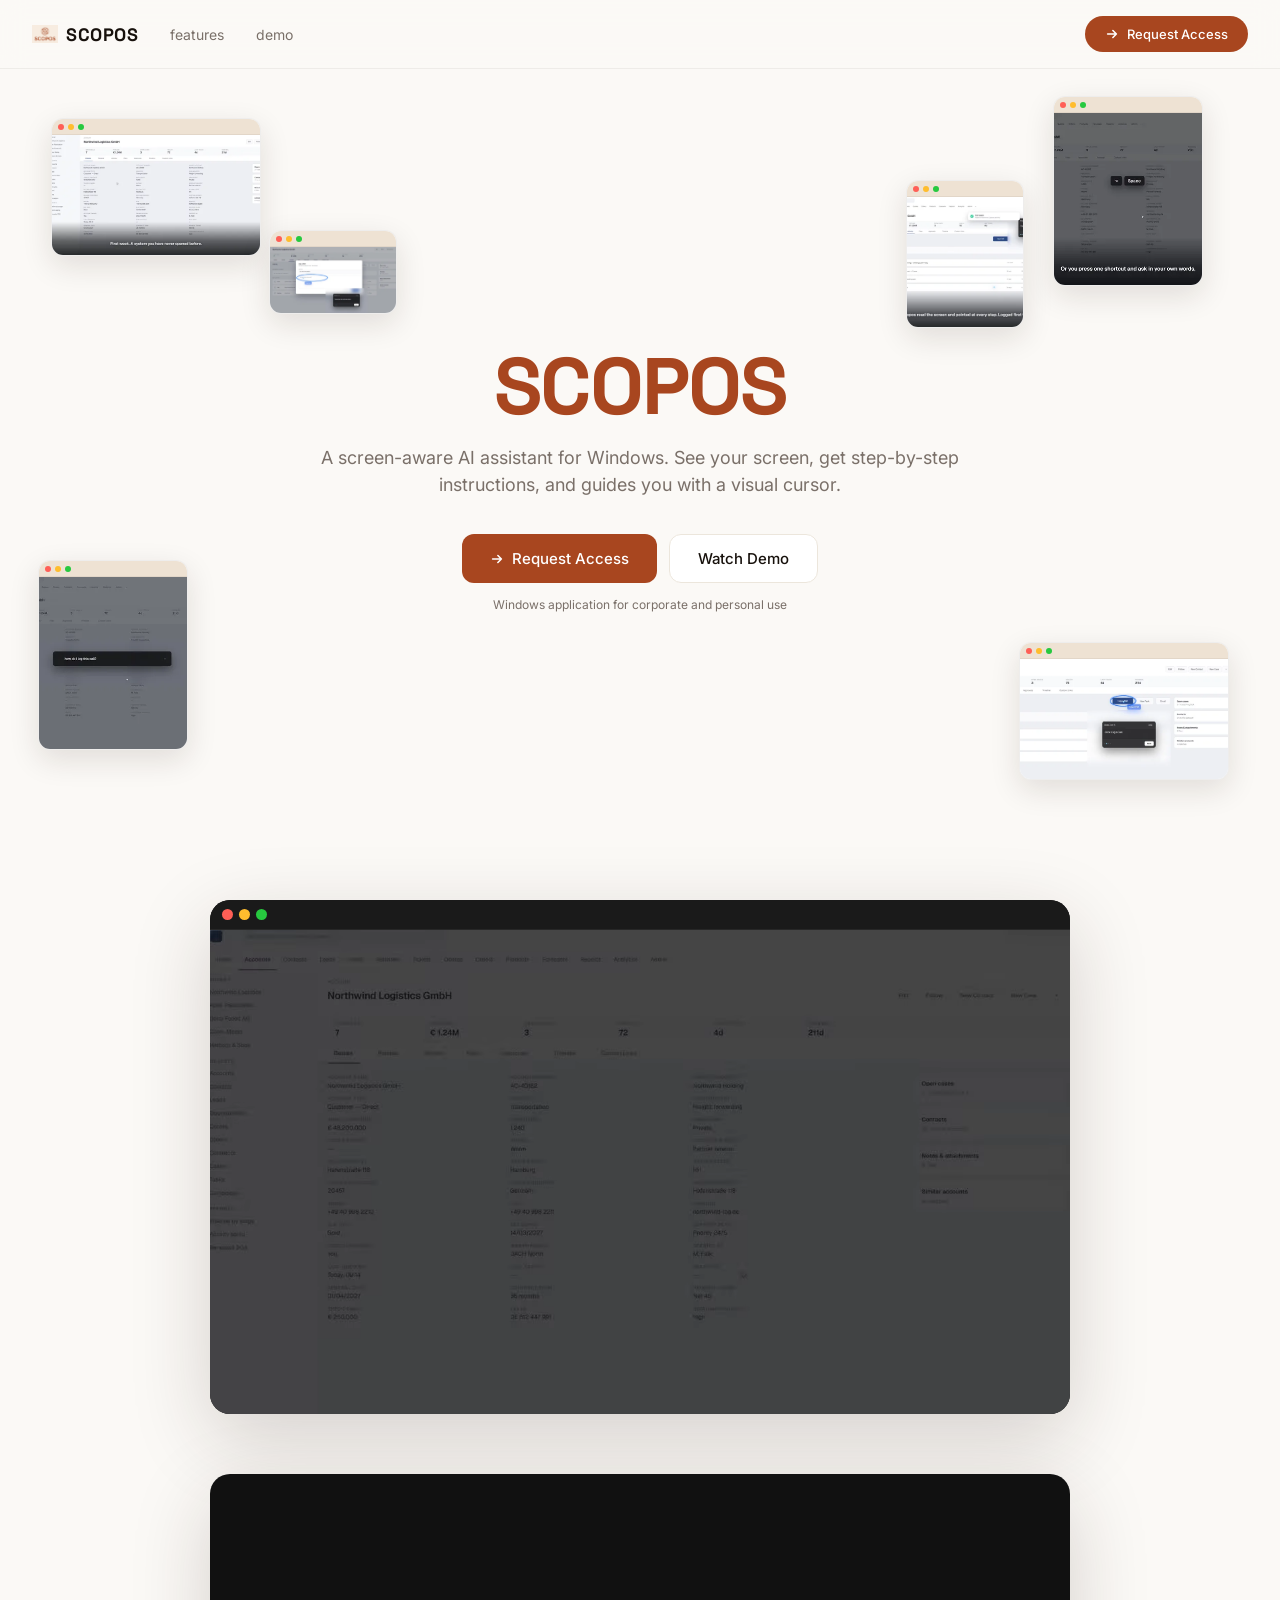
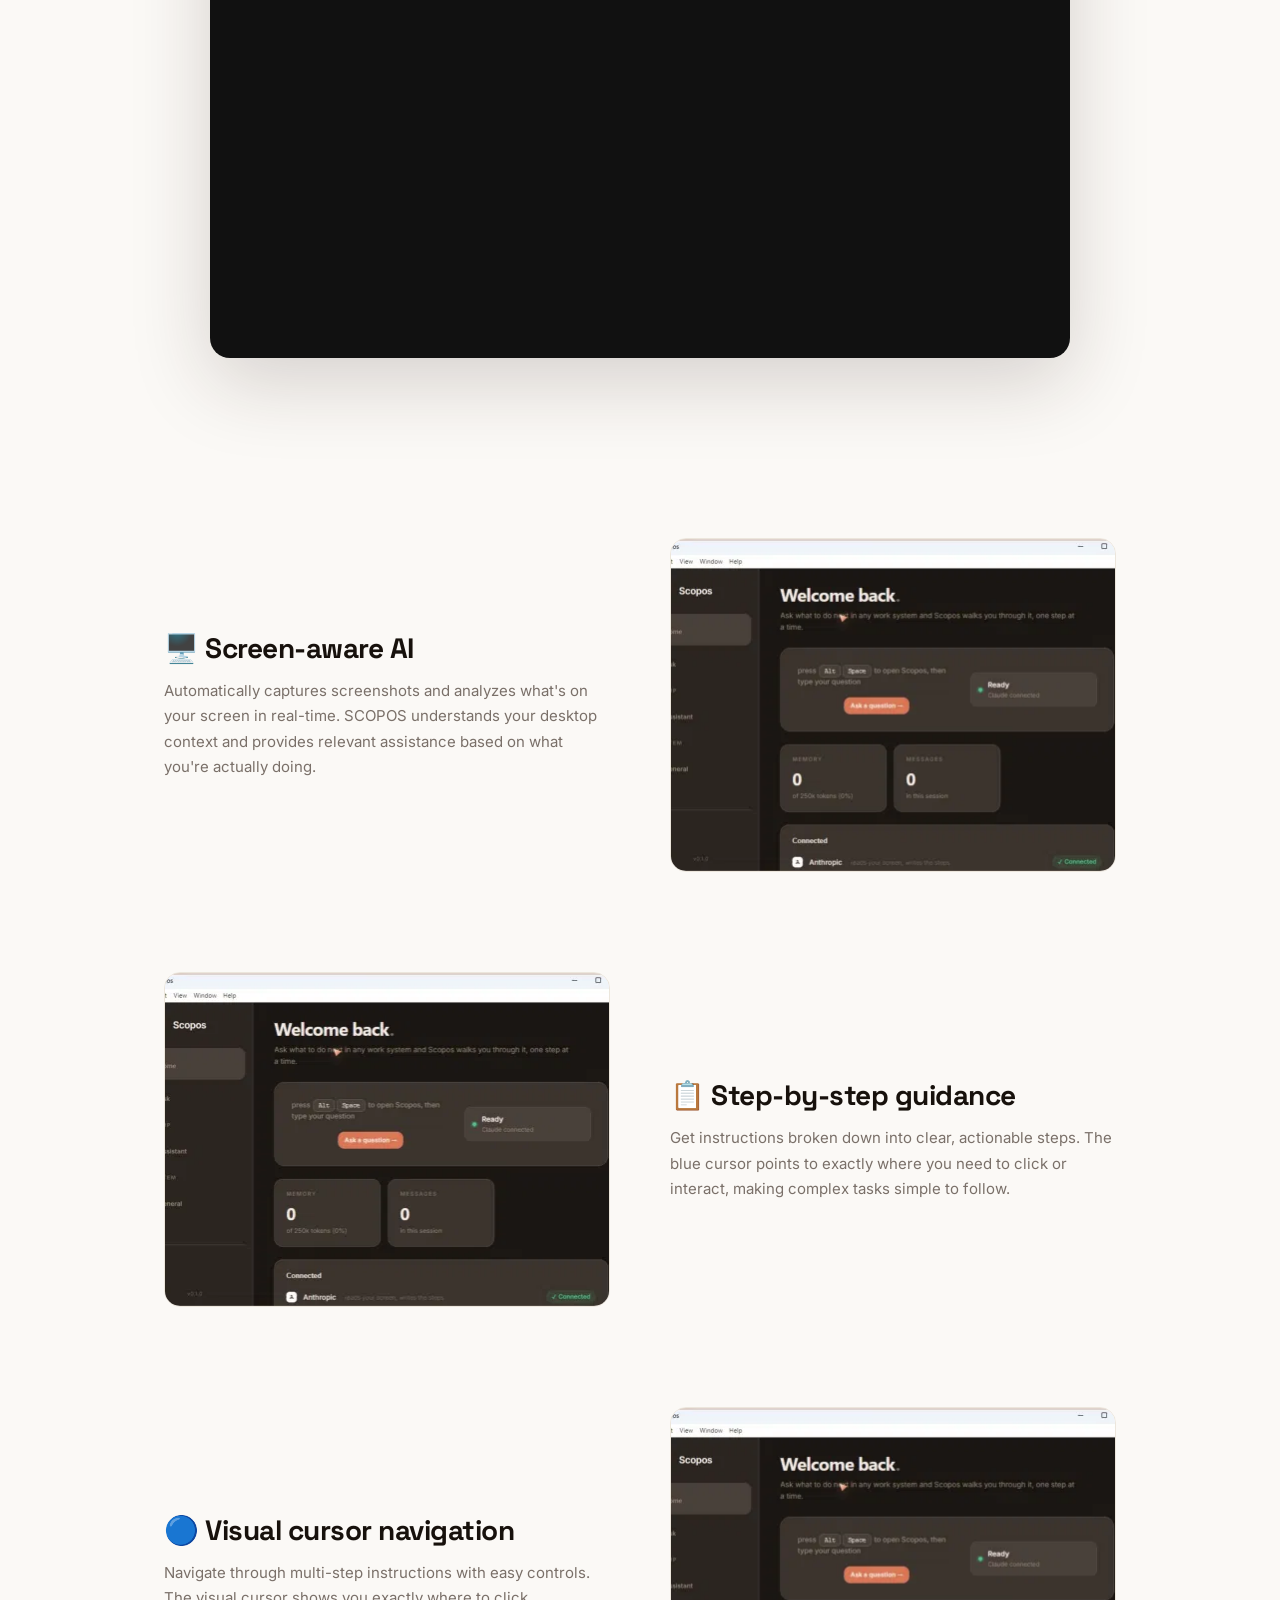
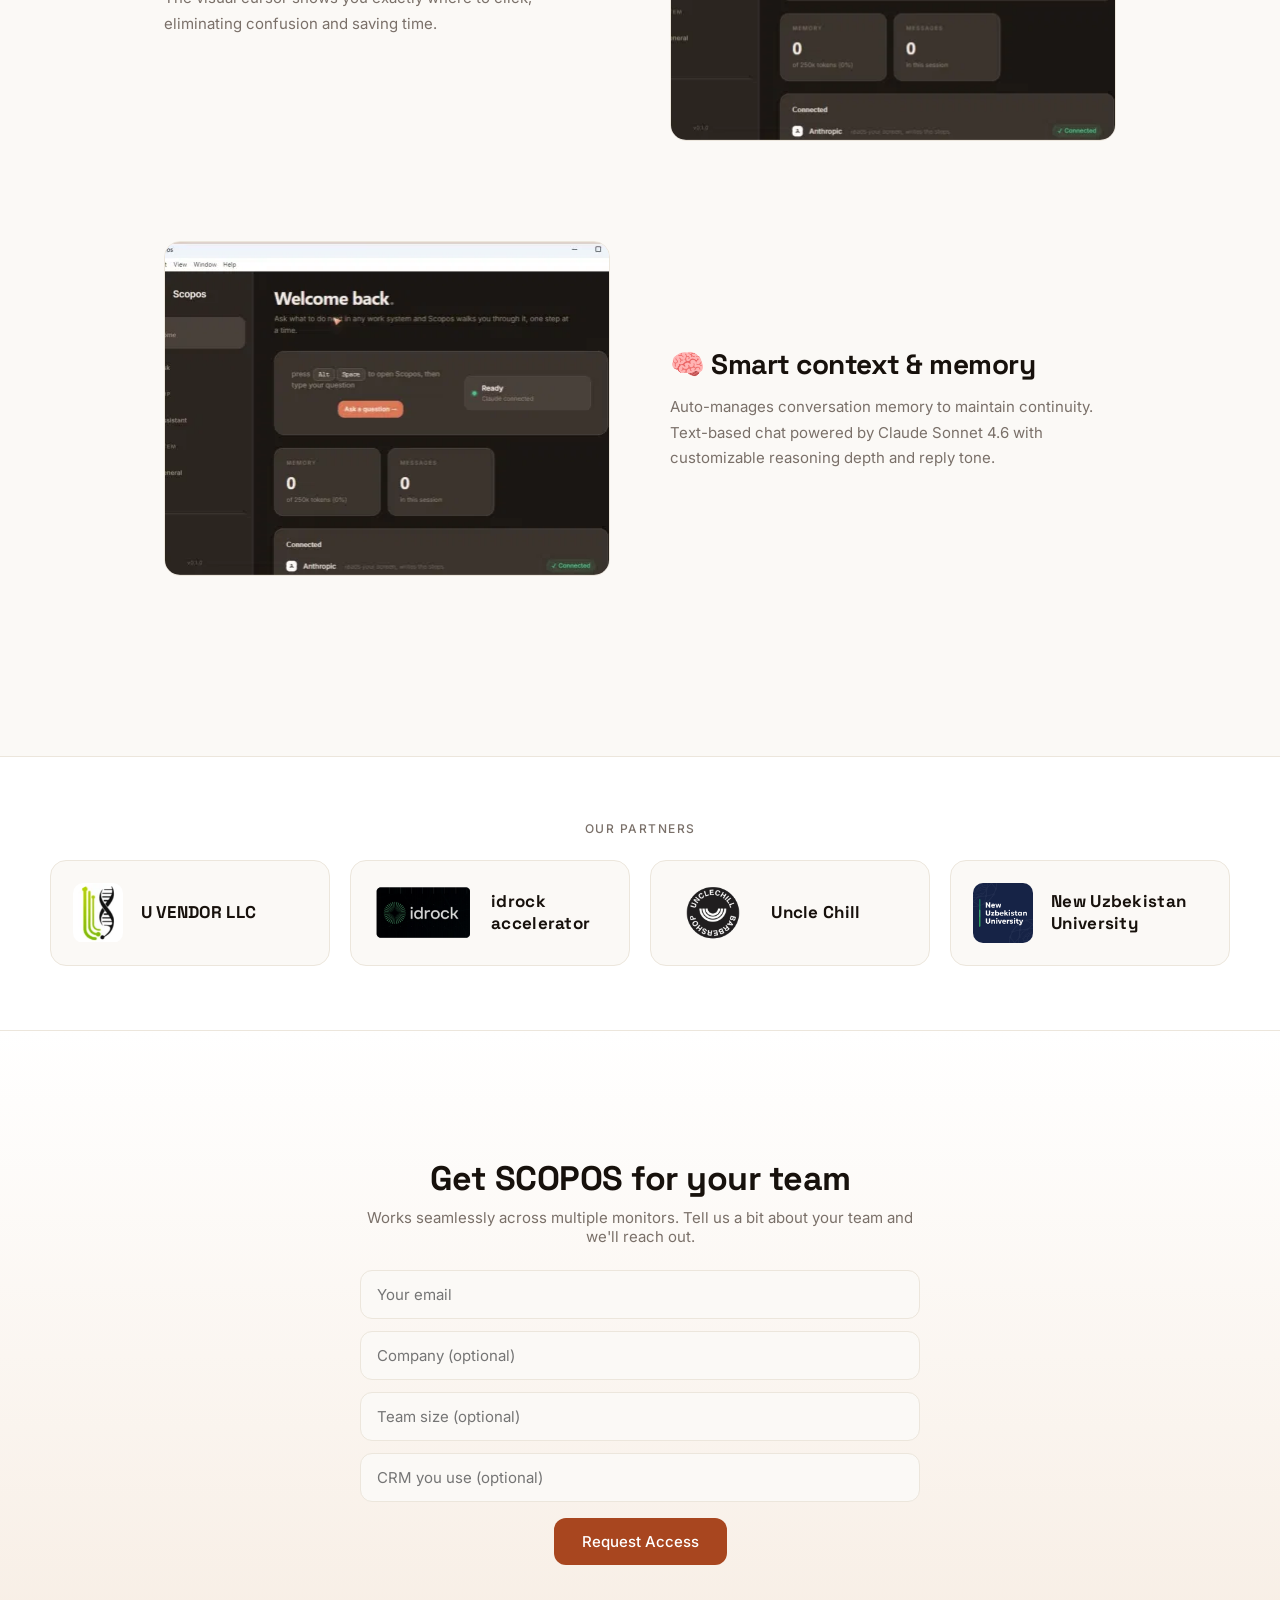
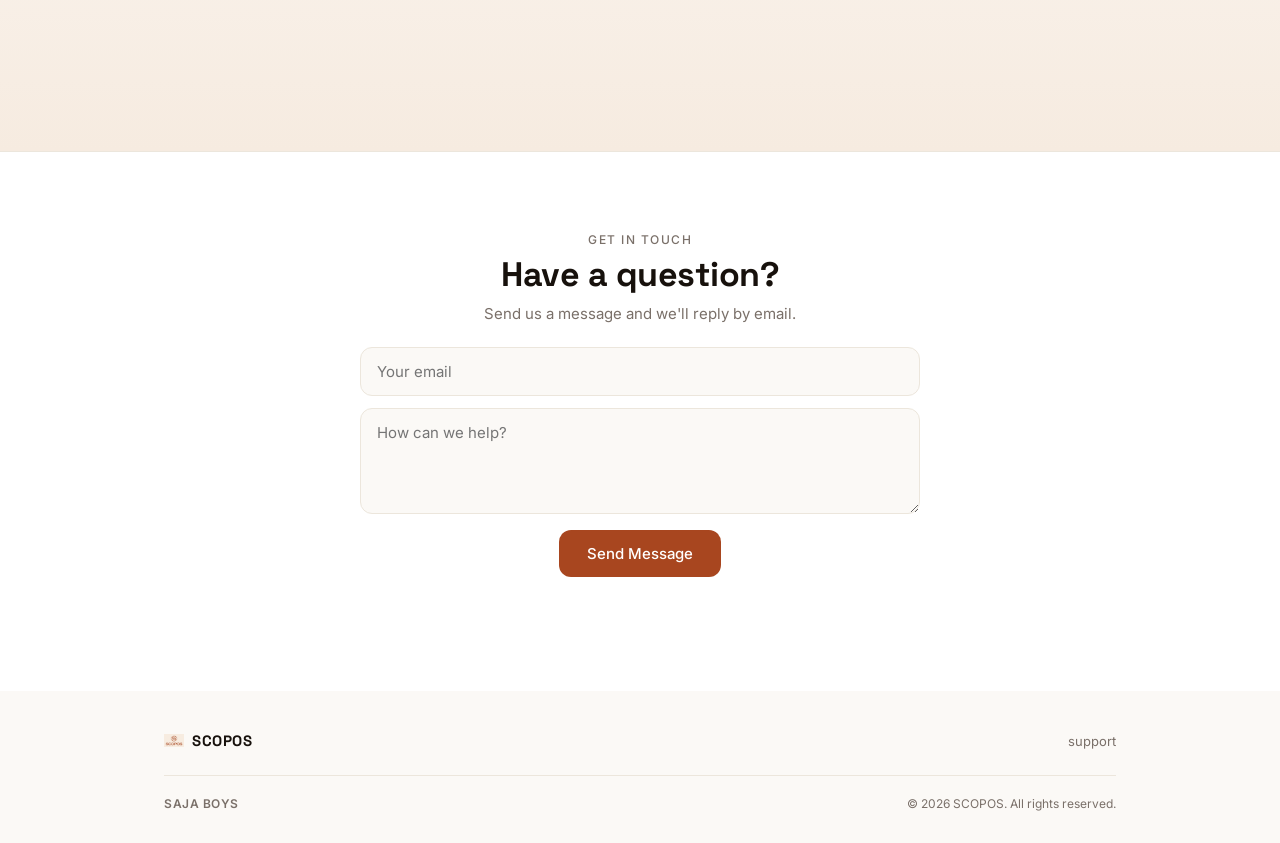
==== index.html @ 9da4ad31 "Give the SCOPOS emblem a transparent background" ====
<!DOCTYPE html>
<html lang="en">
<head>
  <meta charset="UTF-8">
  <meta name="viewport" content="width=device-width, initial-scale=1.0">
  <title>SCOPOS — Screen-Aware AI Assistant</title>
  <link rel="icon" type="image/png" href="assets/icon.png">
  <link rel="preconnect" href="https://fonts.googleapis.com">
  <link rel="preconnect" href="https://fonts.gstatic.com" crossorigin>
  <link href="https://fonts.googleapis.com/css2?family=Space+Grotesk:wght@400;500;600;700&family=Inter:wght@400;500;600&display=swap" rel="stylesheet">
  <style>
    * { margin: 0; padding: 0; box-sizing: border-box; }

    :root {
      --white: #ffffff;
      --bg: #fbf9f6;
      --black: #17110c;
      --gray: #7a7069;
      --light-gray: #ece6dc;
      --brand: #a8461f;
      --brand-light: #f6ebe0;
    }

    body {
      font-family: 'Inter', -apple-system, sans-serif;
      background: var(--bg);
      color: var(--black);
      overflow-x: hidden;
      -webkit-font-smoothing: antialiased;
    }

    /* ─── Nav ──────────────────────────────────────── */
    nav {
      transition: padding 0.3s ease, box-shadow 0.3s ease;
      position: fixed;
      top: 0;
      left: 0;
      right: 0;
      z-index: 1000;
      display: flex;
      align-items: center;
      justify-content: space-between;
      padding: 16px 32px;
      background: rgba(251,249,246,0.85);
      backdrop-filter: blur(12px);
      border-bottom: 1px solid rgba(23,17,12,0.06);
    
    }

    nav.scrolled {
      padding: 12px 32px;
      box-shadow: 0 4px 20px rgba(43,28,20,0.08);
    }

    .nav-left {
      display: flex;
      align-items: center;
      gap: 32px;
    }

    .nav-logo {
      transition: transform 0.2s ease;
      display: flex;
      align-items: center;
      gap: 8px;
      font-family: 'Space Grotesk', sans-serif;
      font-weight: 700;
      font-size: 18px;
      letter-spacing: 0.5px;
      color: var(--black);
      text-decoration: none;
    
    }

    .nav-logo:hover {
      transform: scale(1.05);
    }

    .nav-logo img {
      width: 26px;
      height: 26px;
      display: block;
      object-fit: contain;
    }

    .nav-link {
      font-size: 14px;
      color: var(--gray);
      text-decoration: none;
      transition: color 0.15s;
      position: relative;
    }

    .nav-link::after {
      content: '';
      position: absolute;
      bottom: -4px;
      left: 0;
      width: 0;
      height: 2px;
      background: var(--brand);
      transition: width 0.3s ease;
    }

    .nav-link:hover::after { width: 100%; }

    .nav-link:hover { color: var(--black); }

    .nav-right {
      display: flex;
      align-items: center;
      gap: 10px;
    }

    .nav-icon-btn {
      width: 36px;
      height: 36px;
      border-radius: 50%;
      border: 1px solid var(--light-gray);
      display: flex;
      align-items: center;
      justify-content: center;
      color: var(--black);
      flex-shrink: 0;
      transition: all 0.3s ease;
    }

    .nav-icon-btn:hover { border-color: var(--brand);
      transform: translateY(-2px) rotate(5deg);
      box-shadow: 0 4px 12px rgba(168,70,31,0.2); }

    .nav-cta {
      display: inline-flex;
      align-items: center;
      gap: 8px;
      padding: 10px 20px;
      background: var(--brand);
      color: var(--white);
      border-radius: 100px;
      font-size: 13px;
      font-weight: 500;
      text-decoration: none;
      white-space: nowrap;
      transition: all 0.3s ease;
    }

    .nav-cta:hover {
      transform: translateY(-1px);
      box-shadow: 0 6px 20px rgba(168,70,31,0.4);
    }

    /* ─── Hero ─────────────────────────────────────── */
    .hero {
      position: relative;
      min-height: 100vh;
      display: flex;
      flex-direction: column;
      align-items: center;
      justify-content: center;
      padding: 140px 24px 80px;
      overflow: hidden;
    }

    /* Scattered screenshots around hero */
    .scatter {
      position: absolute;
      border-radius: 12px;
      box-shadow: 0 10px 30px rgba(43,28,20,0.12);
      border: 1px solid rgba(43,28,20,0.08);
      background: var(--white);
      overflow: hidden;
      display: flex;
      flex-direction: column;
      animation: floaty 6s ease-in-out infinite;
      will-change: transform;
      transition: transform 0.3s ease, box-shadow 0.3s ease;
    }

    .scatter:hover {
      animation-play-state: paused;
      transform: scale(1.05) rotate(0deg) !important;
      box-shadow: 0 20px 50px rgba(43,28,20,0.25);
      z-index: 10;
    }

    @keyframes floaty {
      0%, 100% { transform: translateY(0) rotate(var(--r, 0deg)); }
      50% { transform: translateY(-16px) rotate(var(--r, 0deg)); }
    }

    .win-bar {
      height: 16px;
      flex-shrink: 0;
      background: #eee2d3;
      display: flex;
      align-items: center;
      gap: 4px;
      padding: 0 6px;
      border-bottom: 1px solid rgba(43,28,20,0.06);
    }

    .win-bar span {
      width: 6px;
      height: 6px;
      border-radius: 50%;
      display: inline-block;
    }

    .win-bar span:nth-child(1) { background: #ff5f56; }
    .win-bar span:nth-child(2) { background: #ffbd2e; }
    .win-bar span:nth-child(3) { background: #27c93f; }

    .scatter-1 { top: 118px; left: 4%;  width: 210px; height: 138px; --r: -4deg; animation-delay: 0s; }
    .scatter-2 { top: 96px;  right: 6%; width: 150px; height: 190px; --r: 3deg;  animation-delay: 1.1s; }
    .scatter-3 { bottom: 150px; left: 3%; width: 150px; height: 190px; --r: -3deg; animation-delay: 0.6s; }
    .scatter-4 { bottom: 120px; right: 4%; width: 210px; height: 138px; --r: 4deg; animation-delay: 1.6s; }
    .scatter-5 { top: 230px; left: 21%; width: 128px; height: 84px; --r: 2deg; animation-delay: 2.1s; }
    .scatter-6 { top: 180px; right: 20%; width: 118px; height: 148px; --r: -2deg; animation-delay: 2.6s; }

    .scatter img {
      flex: 1;
      width: 100%;
      object-fit: cover;
      object-position: top;
    }

    .hero-content {
      animation: fadeInUp 0.8s ease;
      position: relative;
      z-index: 10;
      text-align: center;
      max-width: 700px;
    }

    .hero h1 {
      font-family: 'Space Grotesk', sans-serif;
      font-size: clamp(48px, 8vw, 80px);
      font-weight: 700;
      line-height: 0.95;
      margin-bottom: 20px;
      letter-spacing: -2px;
      color: var(--brand);
      animation: fadeInUp 0.8s ease 0.2s both;
    }

    .hero-sub {
      font-size: 18px;
      color: var(--gray);
      margin-bottom: 36px;
      line-height: 1.5;
      animation: fadeInUp 0.8s ease 0.4s both;
    }

    .hero-buttons {
      animation: fadeInUp 0.8s ease 0.6s both;
      display: flex;
      gap: 12px;
      justify-content: center;
      flex-wrap: wrap;
    }

    .btn-dark {
      display: inline-flex;
      align-items: center;
      gap: 8px;
      padding: 14px 28px;
      background: var(--brand);
      color: var(--white);
      border-radius: 12px;
      font-size: 15px;
      font-weight: 500;
      text-decoration: none;
      transition: all 0.3s ease;
      position: relative;
      overflow: hidden;
      transition: transform 0.15s, box-shadow 0.15s;
    }

    .btn-dark::before {
      content: '';
      position: absolute;
      top: 50%;
      left: 50%;
      width: 0;
      height: 0;
      border-radius: 50%;
      background: rgba(255,255,255,0.2);
      transform: translate(-50%, -50%);
      transition: width 0.6s ease, height 0.6s ease;
    }

    .btn-dark:hover::before {
      width: 300px;
      height: 300px;
    }

    .btn-dark:hover {
      transform: translateY(-2px);
      box-shadow: 0 8px 24px rgba(168,70,31,0.3);
    }

    .btn-outline {
      display: inline-flex;
      align-items: center;
      gap: 8px;
      padding: 14px 28px;
      background: var(--white);
      color: var(--black);
      border: 1.5px solid var(--light-gray);
      border-radius: 12px;
      font-size: 15px;
      font-weight: 500;
      text-decoration: none;
      transition: all 0.3s ease;
      transition: border-color 0.15s;
    }

    .btn-outline:hover {
      border-color: var(--brand);
      transform: translateY(-2px);
      box-shadow: 0 4px 12px rgba(168,70,31,0.15);
    }

    @keyframes fadeInUp {
      from {
        opacity: 0;
        transform: translateY(30px);
      }
      to {
        opacity: 1;
        transform: translateY(0);
      }
    }

    .hero-note {
      margin-top: 14px;
      font-size: 12px;
      color: var(--gray);
      animation: fadeInUp 0.8s ease 0.8s both;
    }

    /* ─── Video Demo ───────────────────────────────── */
    .demo-section {
      padding: 0 24px 100px;
      display: flex;
      justify-content: center;
    }

    .demo-video {
      width: 100%;
      max-width: 860px;
      aspect-ratio: 16 / 9;
      border-radius: 20px;
      overflow: hidden;
      background: #111;
      position: relative;
      transition: transform 0.3s ease, box-shadow 0.3s ease;
      box-shadow: 0 24px 80px rgba(43,28,20,0.18);
    }

    .demo-video iframe {
      border: none;
      width: 100%;
      height: 100%;
      object-fit: cover;
      display: block;
    }

    /* ─── Demo GIF ─────────────────────────────────── */
    .demo-gif-section {
      padding: 0 24px 60px;
      display: flex;
      justify-content: center;
    }

    .demo-gif-container {
      width: 100%;
      max-width: 860px;
      border-radius: 20px;
      overflow: hidden;
      background: #111;
      position: relative;
      box-shadow: 0 24px 80px rgba(43,28,20,0.18);
      transition: transform 0.3s ease, box-shadow 0.3s ease;
    }

    .demo-gif-container:hover {
      transform: translateY(-4px);
      box-shadow: 0 32px 100px rgba(43,28,20,0.25);
    }

    .win-bar-lg {
      height: 30px;
      gap: 6px;
      padding: 0 12px;
      background: #1a1a1a;
      border-bottom: 1px solid rgba(255,255,255,0.06);
    }

    .win-bar-lg span {
      width: 11px;
      height: 11px;
    }

    .demo-gif-container img,
    .demo-gif-container video {
      width: 100%;
      height: auto;
      display: block;
    }

    /* ─── Features ─────────────────────────────────── */
    .features {
      padding: 80px 24px;
      max-width: 1000px;
      margin: 0 auto;
    }

    .feature-row {
      display: grid;
      grid-template-columns: 1fr 1fr;
      gap: 60px;
      align-items: center;
      margin-bottom: 100px;
      opacity: 0;
      transform: translateY(30px);
      transition: opacity 0.6s ease, transform 0.6s ease;
    }

    .feature-row.visible {
      opacity: 1;
      transform: translateY(0);
    }

    .feature-row.reverse { direction: rtl; }
    .feature-row.reverse > * { direction: ltr; }

    .feature-text h3 {
      font-family: 'Space Grotesk', sans-serif;
      font-size: 28px;
      font-weight: 700;
      margin-bottom: 12px;
      letter-spacing: -0.5px;
    }

    .feature-text p {
      font-size: 15px;
      color: var(--gray);
      line-height: 1.7;
    }

    .feature-visual {
      aspect-ratio: 4 / 3;
      border-radius: 16px;
      transition: all 0.3s ease;
      overflow: hidden;
      background: var(--white);
      border: 1px solid var(--light-gray);
      display: flex;
      align-items: center;
      justify-content: center;
      font-size: 13px;
      color: var(--gray);
      transition: transform 0.3s ease, box-shadow 0.3s ease;
    }

    .feature-visual:hover {
      transform: scale(1.02);
      box-shadow: 0 12px 40px rgba(43,28,20,0.15);
    }

    .feature-visual img {
      width: 100%;
      height: 100%;
      object-fit: cover;
      object-position: top;
    }

    /* ─── Partners ─────────────────────────────────── */
    .partners {
      padding: 64px 24px;
      background: var(--white);
      border-top: 1px solid var(--light-gray);
      border-bottom: 1px solid var(--light-gray);
    }

    .partners-inner {
      max-width: 1180px;
      margin: 0 auto;
      display: flex;
      flex-direction: column;
      align-items: center;
      gap: 24px;
    }

    .partners-label {
      font-size: 12px;
      letter-spacing: 1.5px;
      text-transform: uppercase;
      color: var(--gray);
      font-weight: 500;
    }

    .partners-grid {
      display: grid;
      grid-template-columns: repeat(4, 1fr);
      gap: 20px;
      width: 100%;
      max-width: 1180px;
    }

    .partner-card {
      display: flex;
      align-items: center;
      gap: 18px;
      padding: 22px 22px;
      background: var(--bg);
      border: 1px solid var(--light-gray);
      border-radius: 16px;
      transition: all 0.3s ease;
    }

    .partner-card:hover {
      transform: translateY(-4px);
      box-shadow: 0 8px 24px rgba(43,28,20,0.12);
      border-color: var(--brand);
    }

    .partner-logo {
      height: 60px;
      width: auto;
      max-width: 100px;
      object-fit: contain;
      border-radius: 10px;
      flex-shrink: 0;
    }

    .partner-text {
      display: flex;
      flex-direction: column;
      gap: 2px;
      text-align: left;
    }

    .partner-name {
      font-family: 'Space Grotesk', sans-serif;
      font-weight: 700;
      font-size: 17px;
      letter-spacing: 0.3px;
      line-height: 1.25;
    }

    /* ─── CTA ──────────────────────────────────────── */
    .cta {
      padding: 120px 24px;
      text-align: center;
      background: linear-gradient(180deg, var(--white) 0%, var(--brand-light) 100%);
    }

    .cta h2 {
      font-family: 'Space Grotesk', sans-serif;
      font-size: clamp(32px, 5vw, 48px);
      font-weight: 700;
      margin-bottom: 16px;
      letter-spacing: -1px;
    }

    .cta p {
      font-size: 16px;
      color: var(--gray);
      margin-bottom: 32px;
    }

    /* ─── Contact ──────────────────────────────────── */
    .contact {
      padding: 80px 24px;
      background: var(--white);
      border-top: 1px solid var(--light-gray);
    }

    .contact-inner {
      max-width: 560px;
      margin: 0 auto;
      display: flex;
      flex-direction: column;
      align-items: center;
      text-align: center;
    }

    .contact-label {
      font-size: 12px;
      letter-spacing: 1.5px;
      text-transform: uppercase;
      color: var(--gray);
      font-weight: 500;
    }

    .contact-inner h2 {
      font-family: 'Space Grotesk', sans-serif;
      font-size: clamp(26px, 4vw, 34px);
      font-weight: 700;
      letter-spacing: -0.5px;
      margin: 6px 0 8px;
    }

    .contact-inner > p {
      font-size: 15px;
      color: var(--gray);
      margin-bottom: 24px;
    }

    .contact-form {
      width: 100%;
      display: flex;
      flex-direction: column;
      gap: 12px;
    }

    .contact-form input:not([type="hidden"]),
    .contact-form textarea {
      width: 100%;
      padding: 14px 16px;
      border: 1px solid var(--light-gray);
      border-radius: 12px;
      background: var(--bg);
      font-family: 'Inter', -apple-system, sans-serif;
      font-size: 15px;
      color: var(--black);
      resize: vertical;
      transition: border-color 0.2s;
    }

    .contact-form input:not([type="hidden"]):focus,
    .contact-form textarea:focus {
      outline: none;
      border-color: var(--brand);
    }

    .contact-form button {
      align-self: center;
      border: none;
      cursor: pointer;
      font-family: 'Inter', -apple-system, sans-serif;
      font-size: 15px;
      margin-top: 4px;
    }

    .contact-form button:disabled {
      opacity: 0.6;
      cursor: default;
    }

    .contact-status {
      font-size: 14px;
      color: var(--gray);
      min-height: 18px;
      margin: 4px 0 0;
    }

    .contact-status.ok { color: var(--brand); font-weight: 500; }
    .contact-status.err { color: #b3261e; }

    /* ─── Footer ───────────────────────────────────── */
    footer {
      max-width: 1000px;
      margin: 0 auto;
      padding: 40px 24px 32px;
    }

    .footer-top {
      display: flex;
      justify-content: space-between;
      align-items: center;
      border-bottom: 1px solid var(--light-gray);
      padding-bottom: 24px;
      flex-wrap: wrap;
      gap: 16px;
    }

    .footer-left {
      display: flex;
      align-items: center;
      gap: 8px;
      font-family: 'Space Grotesk', sans-serif;
      font-weight: 700;
      font-size: 15px;
      letter-spacing: 0.5px;
    }

    .footer-left img { width: 20px; height: 20px; object-fit: contain; }

    .footer-links {
      display: flex;
      gap: 24px;
    }

    .footer-links a {
      font-size: 13px;
      color: var(--gray);
      text-decoration: none;
    }

    .footer-links a:hover { color: var(--brand); }

    .footer-bottom {
      display: flex;
      justify-content: space-between;
      align-items: center;
      flex-wrap: wrap;
      gap: 8px;
      margin-top: 20px;
      font-size: 12px;
      color: var(--gray);
    }

    .footer-team {
      font-weight: 600;
      letter-spacing: 0.5px;
      color: var(--gray);
    }

    /* ─── Responsive ───────────────────────────────── */
    @media (max-width: 1100px) {
      .partners-grid { grid-template-columns: repeat(2, 1fr); }
    }

    @media (max-width: 768px) {
      .scatter { display: none; }
      .feature-row { grid-template-columns: 1fr; gap: 32px; }
      .feature-row.reverse { direction: ltr; }
      nav { padding: 12px 16px; }
      .nav-link { display: none; }
      .footer-top { flex-direction: column; text-align: center; }
      .footer-bottom { flex-direction: column; text-align: center; }
      .partners-grid { grid-template-columns: 1fr; }
      .partner-card { justify-content: center; text-align: left; }
    }
  </style>
</head>
<body>

  <nav>
    <div class="nav-left">
      <a href="/" class="nav-logo">
        <img src="assets/icon.png" alt="SCOPOS">
        SCOPOS
      </a>
      <a href="#features" class="nav-link">features</a>
      <a href="#demo" class="nav-link">demo</a>
    </div>
    <div class="nav-right">
      <a href="#request-access" class="nav-cta">
        <svg width="14" height="14" viewBox="0 0 16 16" fill="none" stroke="currentColor" stroke-width="1.8" stroke-linecap="round" stroke-linejoin="round"><path d="M3 8h10M9 4l4 4-4 4"/></svg>
        Request Access
      </a>
    </div>
  </nav>

  <!-- Hero -->
  <section class="hero">
    <!-- Scattered real product screenshots -->
    <div class="scatter scatter-1">
      <div class="win-bar"><span></span><span></span><span></span></div>
      <img src="assets/scatter-1.webp" alt="SCOPOS reading a CRM screen">
    </div>
    <div class="scatter scatter-2">
      <div class="win-bar"><span></span><span></span><span></span></div>
      <img src="assets/scatter-2.webp" alt="SCOPOS step-by-step guide tooltip">
    </div>
    <div class="scatter scatter-3">
      <div class="win-bar"><span></span><span></span><span></span></div>
      <img src="assets/scatter-3.webp" alt="SCOPOS pointing at the Activity tab">
    </div>
    <div class="scatter scatter-4">
      <div class="win-bar"><span></span><span></span><span></span></div>
      <img src="assets/scatter-4.webp" alt="SCOPOS guiding a Log a Call flow">
    </div>
    <div class="scatter scatter-5">
      <div class="win-bar"><span></span><span></span><span></span></div>
      <img src="assets/scatter-5.webp" alt="SCOPOS hint while typing a call note">
    </div>
    <div class="scatter scatter-6">
      <div class="win-bar"><span></span><span></span><span></span></div>
      <img src="assets/scatter-6.webp" alt="SCOPOS AI hint panel in a CRM">
    </div>

    <div class="hero-content">
      <h1>SCOPOS</h1>
      <p class="hero-sub">A screen-aware AI assistant for Windows. See your screen, get step-by-step instructions, and guides you with a visual cursor.</p>
      <div class="hero-buttons">
        <a href="#request-access" class="btn-dark">
          <svg width="14" height="14" viewBox="0 0 16 16" fill="none" stroke="currentColor" stroke-width="1.8" stroke-linecap="round" stroke-linejoin="round"><path d="M3 8h10M9 4l4 4-4 4"/></svg>
          Request Access
        </a>
        <a href="#demo" class="btn-outline">Watch Demo</a>
      </div>
      <p class="hero-note">Windows application for corporate and personal use</p>
    </div>
  </section>

  <!-- Demo Loop -->
  <section class="demo-gif-section">
    <div class="demo-gif-container">
      <div class="win-bar win-bar-lg"><span></span><span></span><span></span></div>
      <video autoplay loop muted playsinline disableremoteplayback aria-label="SCOPOS product demo, looping">
        <source src="assets/scopos-teaser.webm" type="video/webm">
        <source src="assets/scopos-teaser.mp4" type="video/mp4">
      </video>
    </div>
  </section>

  <!-- Demo Video -->
  <section class="demo-section" id="demo">
    <div class="demo-video">
      
        <iframe src="https://www.loom.com/embed/631d93cfe4fa4142b0cfc4140c3698ec" allowfullscreen></iframe>
      
    </div>
  </section>

  <!-- Features -->
  <section class="features" id="features">
    <div class="feature-row">
      <div class="feature-text">
        <h3>🖥️ Screen-aware AI</h3>
        <p>Automatically captures screenshots and analyzes what's on your screen in real-time. SCOPOS understands your desktop context and provides relevant assistance based on what you're actually doing.</p>
      </div>
      <div class="feature-visual"><img src="assets/preview.webp" alt="SCOPOS shows where to click"></div>
    </div>

    <div class="feature-row reverse">
      <div class="feature-text">
        <h3>📋 Step-by-step guidance</h3>
        <p>Get instructions broken down into clear, actionable steps. The blue cursor points to exactly where you need to click or interact, making complex tasks simple to follow.</p>
      </div>
      <div class="feature-visual"><img src="assets/preview.webp" alt="SCOPOS step-by-step guide"></div>
    </div>

    <div class="feature-row">
      <div class="feature-text">
        <h3>🔵 Visual cursor navigation</h3>
        <p>Navigate through multi-step instructions with easy controls. The visual cursor shows you exactly where to click, eliminating confusion and saving time.</p>
      </div>
      <div class="feature-visual"><img src="assets/preview.webp" alt="SCOPOS AI hints"></div>
    </div>

    <div class="feature-row reverse">
      <div class="feature-text">
        <h3>🧠 Smart context & memory</h3>
        <p>Auto-manages conversation memory to maintain continuity. Text-based chat powered by Claude Sonnet 4.6 with customizable reasoning depth and reply tone.</p>
      </div>
      <div class="feature-visual"><img src="assets/preview.webp" alt="SCOPOS inside Bitrix24"></div>
    </div>
  </section>

  <!-- Partners -->
  <section class="partners">
    <div class="partners-inner">
      <div class="partners-label">our partners</div>
      <div class="partners-grid">
        <div class="partner-card">
          <img src="assets/uvendor-logo.png" alt="U Vendor LLC" class="partner-logo">
          <div class="partner-text">
            <span class="partner-name">U VENDOR LLC</span>
          </div>
        </div>
        <div class="partner-card">
          <img src="assets/idrock-logo.png" alt="idrock accelerator" class="partner-logo">
          <div class="partner-text">
            <span class="partner-name">idrock accelerator</span>
          </div>
        </div>
        <div class="partner-card">
          <img src="assets/unclechill-logo.png" alt="Uncle Chill" class="partner-logo">
          <div class="partner-text">
            <span class="partner-name">Uncle Chill</span>
          </div>
        </div>
        <div class="partner-card">
          <img src="assets/nuu-logo.png" alt="New Uzbekistan University" class="partner-logo">
          <div class="partner-text">
            <span class="partner-name">New Uzbekistan University</span>
          </div>
        </div>
      </div>
    </div>
  </section>

  <!-- CTA -->
  <section class="cta" id="request-access">
    <div class="contact-inner">
      <h2>Get SCOPOS for your team</h2>
      <p>Works seamlessly across multiple monitors. Tell us a bit about your team and we'll reach out.</p>
      <form class="contact-form" id="requestForm">
        <input type="email" name="email" placeholder="Your email" required>
        <input type="text" name="company" placeholder="Company (optional)">
        <input type="text" name="team_size" placeholder="Team size (optional)">
        <input type="text" name="crm" placeholder="CRM you use (optional)">
        <input type="hidden" name="_subject" value="New Request Access - SCOPOS website">
        <input type="hidden" name="_template" value="table">
        <input type="text" name="_honey" style="display:none" tabindex="-1" autocomplete="off">
        <button type="submit" class="btn-dark">Request Access</button>
        <p class="contact-status" id="requestStatus"></p>
      </form>
    </div>
  </section>

  <!-- Contact -->
  <section class="contact" id="contact">
    <div class="contact-inner">
      <div class="contact-label">get in touch</div>
      <h2>Have a question?</h2>
      <p>Send us a message and we'll reply by email.</p>
      <form class="contact-form" id="contactForm">
        <input type="email" name="email" placeholder="Your email" required>
        <textarea name="message" placeholder="How can we help?" rows="4" required></textarea>
        <input type="hidden" name="_subject" value="New message from SCOPOS website">
        <input type="text" name="_honey" style="display:none" tabindex="-1" autocomplete="off">
        <button type="submit" class="btn-dark">Send Message</button>
        <p class="contact-status" id="contactStatus"></p>
      </form>
    </div>
  </section>

  <!-- Footer -->
  <footer>
    <div class="footer-top">
      <div class="footer-left">
        <img src="assets/icon.png" alt="">
        SCOPOS
      </div>
      <div class="footer-links">
        <a href="#contact">support</a>
      </div>
    </div>
    <div class="footer-bottom">
      <span class="footer-team">SAJA BOYS</span>
      <span>© 2026 SCOPOS. All rights reserved.</span>
    </div>
  </footer>

  <script>
    // Smooth scroll
    document.querySelectorAll('a[href^="#"]').forEach(anchor => {
      anchor.addEventListener('click', function (e) {
        e.preventDefault();
        const target = document.querySelector(this.getAttribute('href'));
        if (target) {
          target.scrollIntoView({ behavior: 'smooth', block: 'start' });
        }
      });
    });

    // Nav scroll effect
    let lastScroll = 0;
    window.addEventListener('scroll', () => {
      const nav = document.querySelector('nav');
      const currentScroll = window.pageYOffset;

      if (currentScroll > 50) {
        nav.classList.add('scrolled');
      } else {
        nav.classList.remove('scrolled');
      }

      lastScroll = currentScroll;
    });

    // Feature row animations on scroll
    const observerOptions = {
      threshold: 0.2,
      rootMargin: '0px 0px -100px 0px'
    };

    const observer = new IntersectionObserver((entries) => {
      entries.forEach(entry => {
        if (entry.isIntersecting) {
          entry.target.classList.add('visible');
        }
      });
    }, observerOptions);

    document.querySelectorAll('.feature-row').forEach(row => {
      observer.observe(row);
    });

    // Add parallax effect to scattered images
    document.addEventListener('mousemove', (e) => {
      const scatters = document.querySelectorAll('.scatter');
      const x = e.clientX / window.innerWidth;
      const y = e.clientY / window.innerHeight;

      scatters.forEach((scatter, index) => {
        const speed = (index + 1) * 0.5;
        const xMove = (x - 0.5) * speed * 20;
        const yMove = (y - 0.5) * speed * 20;
        scatter.style.transform = `translate(${xMove}px, ${yMove}px) rotate(${scatter.style.getPropertyValue('--r')})`;
      });
    });

    // Forms — submit to FormSubmit without leaving the page
    function wireForm(formId, statusId, successMessage) {
      const form = document.getElementById(formId);
      if (!form) return;
      form.addEventListener('submit', async (e) => {
        e.preventDefault();
        const status = document.getElementById(statusId);
        const btn = form.querySelector('button');
        btn.disabled = true;
        status.className = 'contact-status';
        status.textContent = 'Sending…';
        try {
          const res = await fetch('https://formsubmit.co/ajax/sherzodbobojonov077@gmail.com', {
            method: 'POST',
            headers: { 'Accept': 'application/json' },
            body: new FormData(form)
          });
          if (!res.ok) throw new Error('Request failed');
          status.className = 'contact-status ok';
          status.textContent = successMessage;
          form.reset();
        } catch (err) {
          status.className = 'contact-status err';
          status.textContent = 'Something went wrong — please email us directly instead.';
        } finally {
          btn.disabled = false;
        }
      });
    }

    wireForm('requestForm', 'requestStatus', "Thanks — we'll be in touch soon.");
    wireForm('contactForm', 'contactStatus', "Thanks — we'll reply by email soon.");
  </script>

</body>
</html>
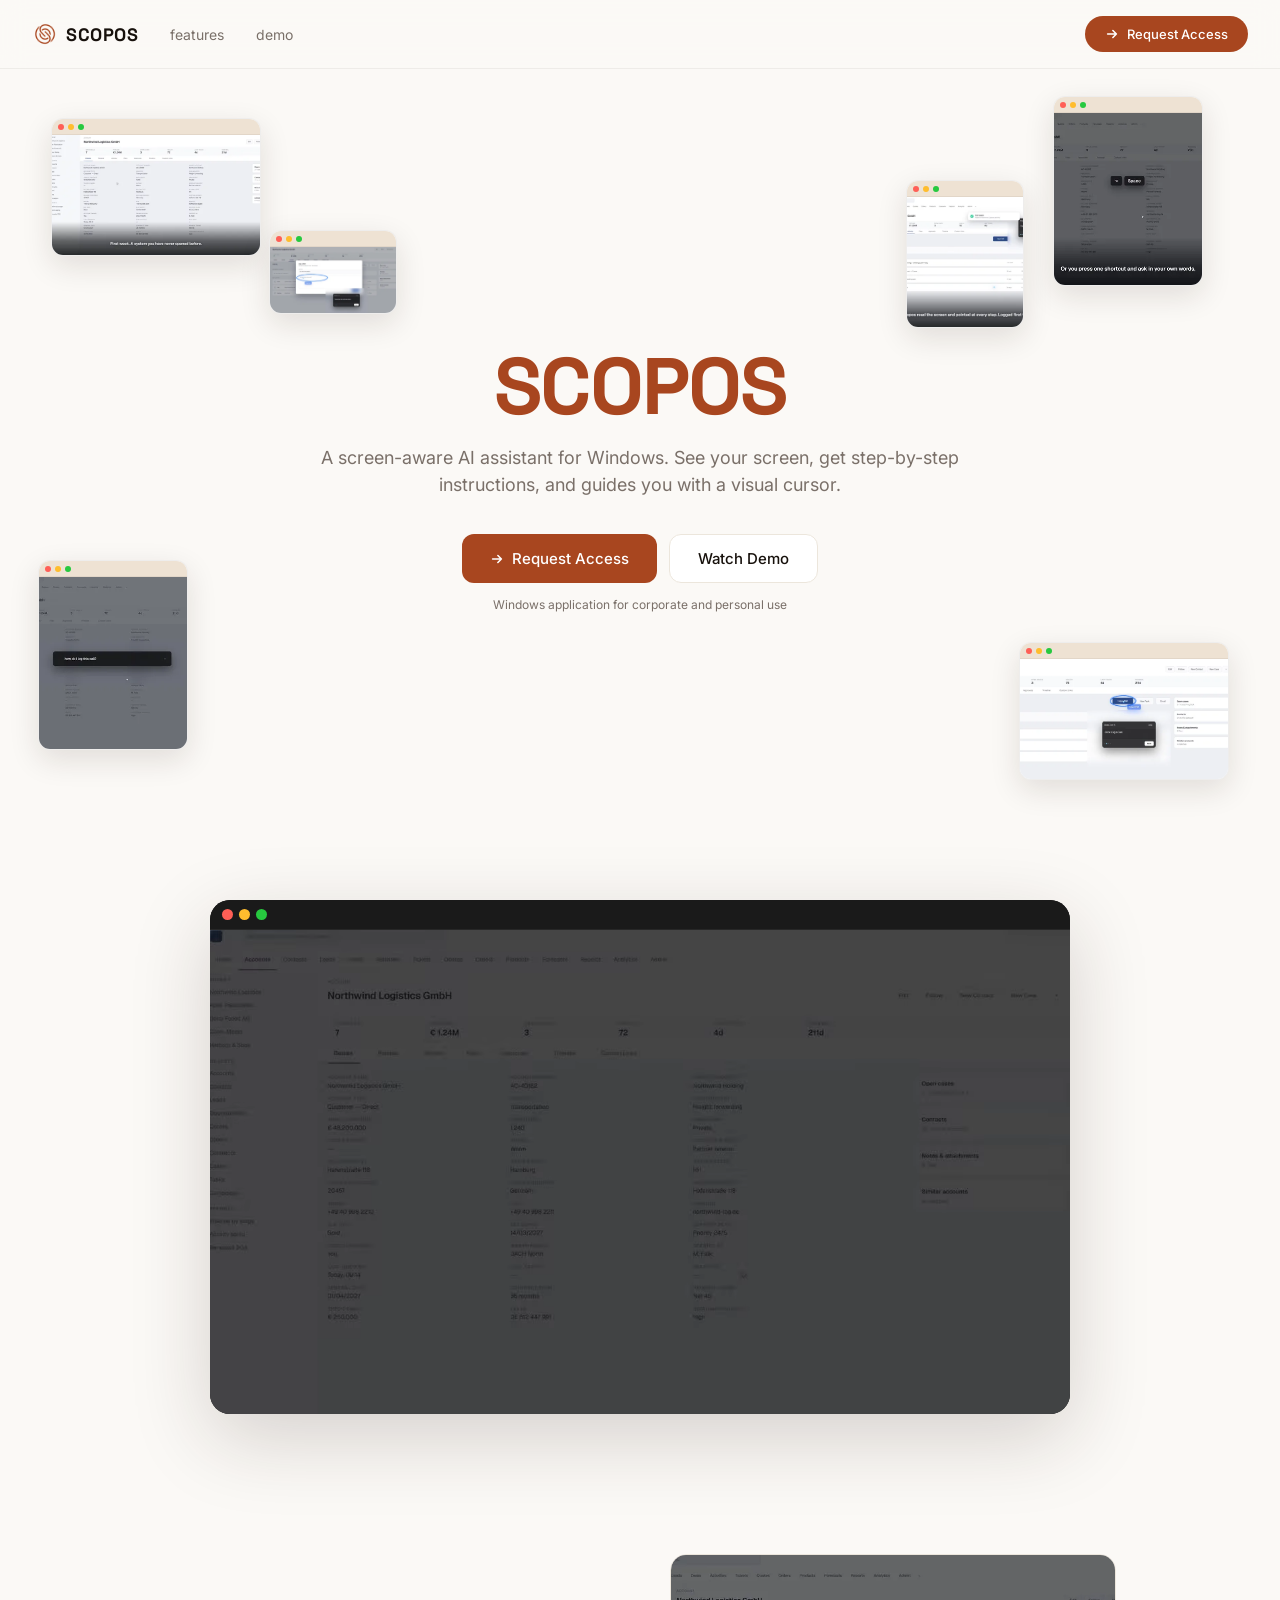
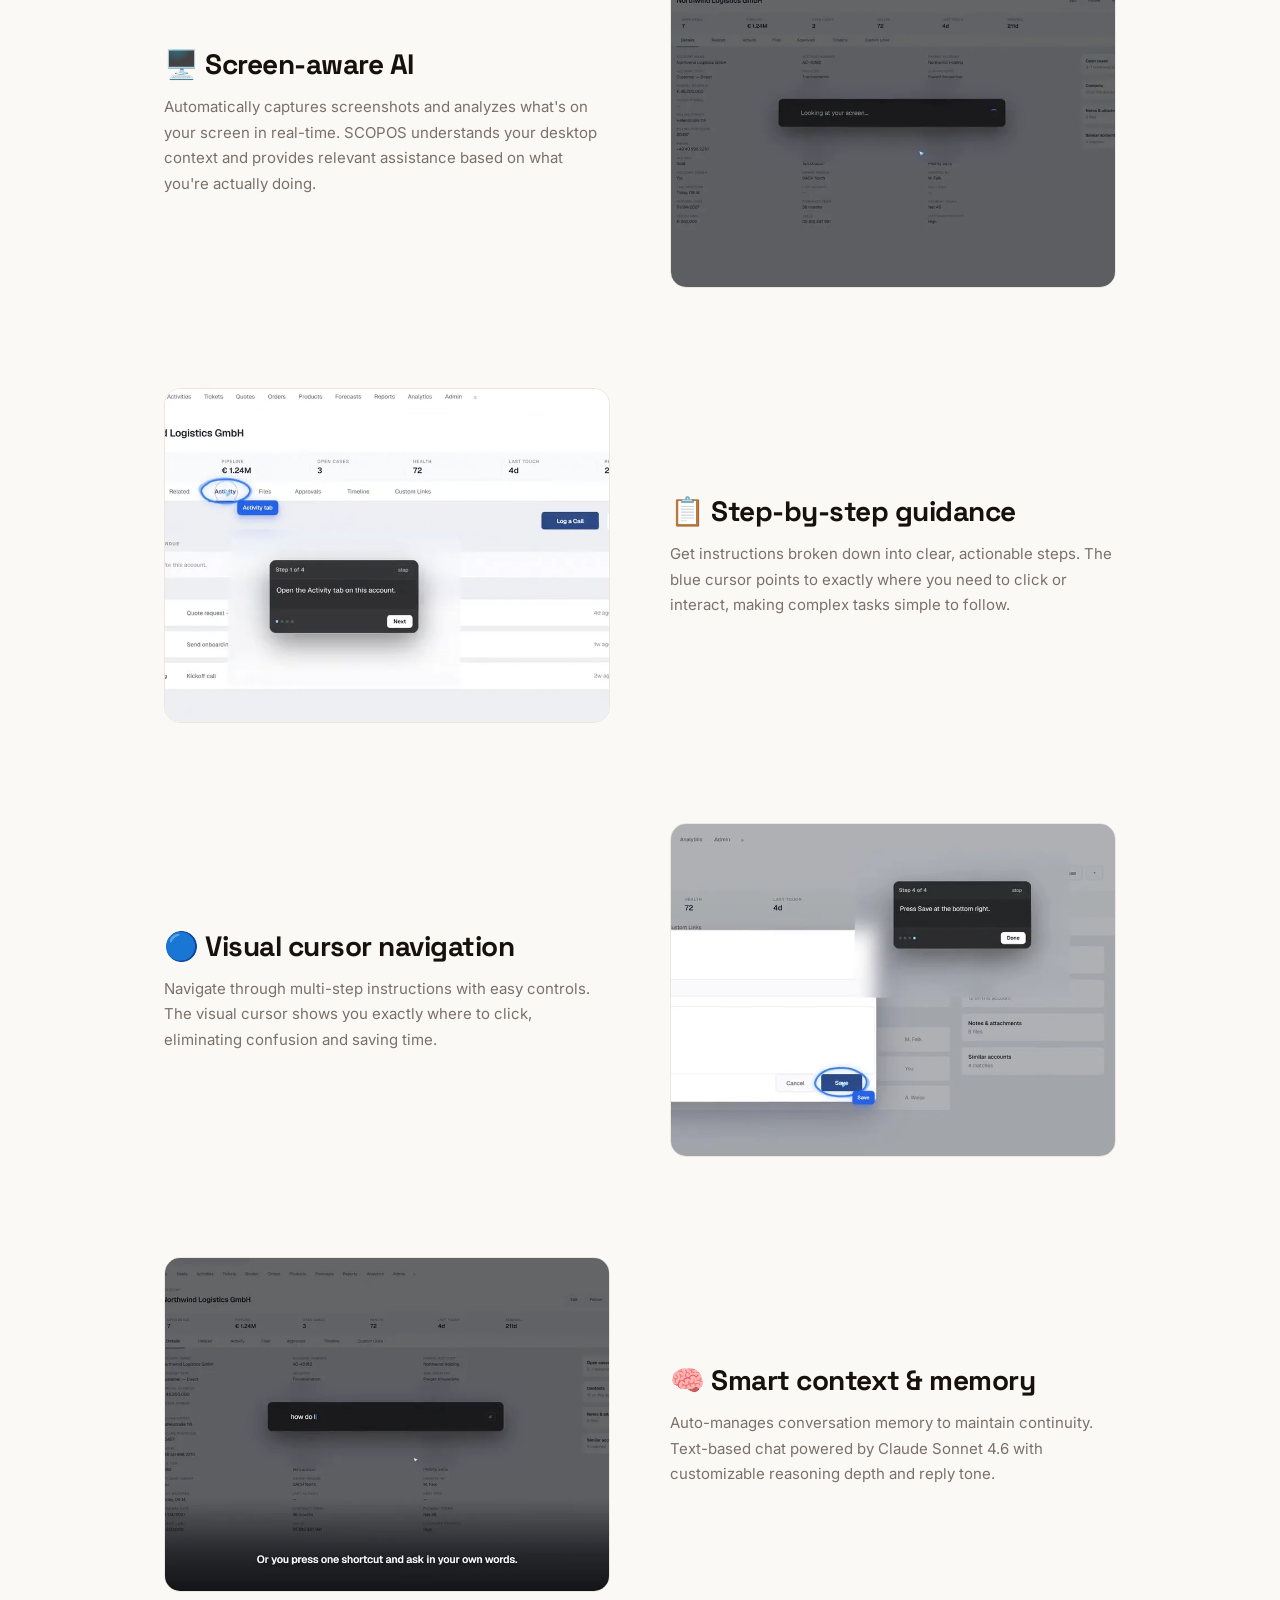
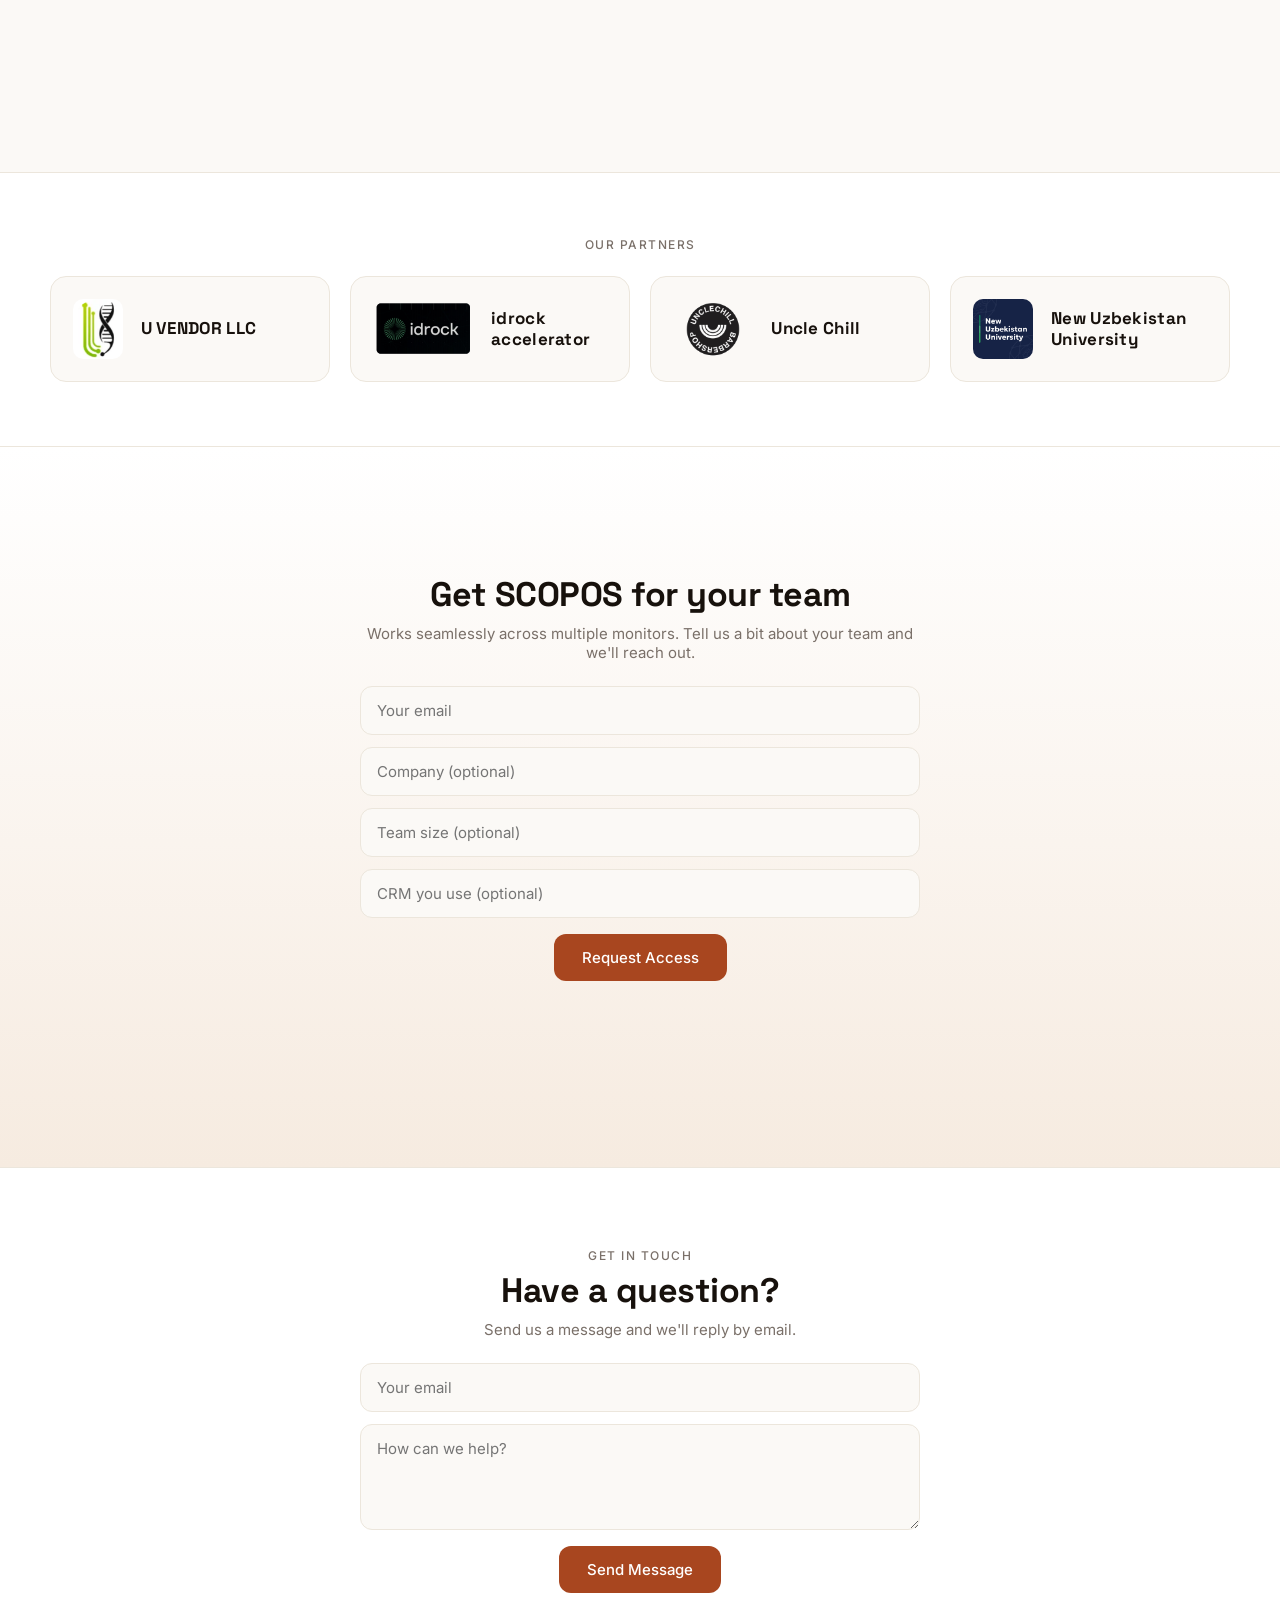
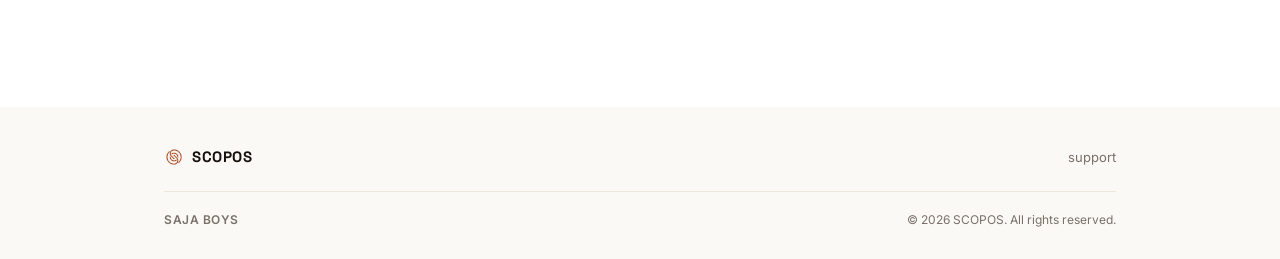
==== commit 5bedff69: "Remove Loom video, point Demo to looping teaser, diversify feature images" ====
--- a/index.html
+++ b/index.html
@@ -339,33 +339,6 @@
       animation: fadeInUp 0.8s ease 0.8s both;
     }
 
-    /* ─── Video Demo ───────────────────────────────── */
-    .demo-section {
-      padding: 0 24px 100px;
-      display: flex;
-      justify-content: center;
-    }
-
-    .demo-video {
-      width: 100%;
-      max-width: 860px;
-      aspect-ratio: 16 / 9;
-      border-radius: 20px;
-      overflow: hidden;
-      background: #111;
-      position: relative;
-      transition: transform 0.3s ease, box-shadow 0.3s ease;
-      box-shadow: 0 24px 80px rgba(43,28,20,0.18);
-    }
-
-    .demo-video iframe {
-      border: none;
-      width: 100%;
-      height: 100%;
-      object-fit: cover;
-      display: block;
-    }
-
     /* ─── Demo GIF ─────────────────────────────────── */
     .demo-gif-section {
       padding: 0 24px 60px;
@@ -799,22 +772,13 @@
   </section>
 
   <!-- Demo Loop -->
-  <section class="demo-gif-section">
+  <section class="demo-gif-section" id="demo">
     <div class="demo-gif-container">
       <div class="win-bar win-bar-lg"><span></span><span></span><span></span></div>
       <video autoplay loop muted playsinline disableremoteplayback aria-label="SCOPOS product demo, looping">
         <source src="assets/scopos-teaser.webm" type="video/webm">
         <source src="assets/scopos-teaser.mp4" type="video/mp4">
       </video>
-    </div>
-  </section>
-
-  <!-- Demo Video -->
-  <section class="demo-section" id="demo">
-    <div class="demo-video">
-      
-        <iframe src="https://www.loom.com/embed/631d93cfe4fa4142b0cfc4140c3698ec" allowfullscreen></iframe>
-      
     </div>
   </section>
 
@@ -825,7 +789,7 @@
         <h3>🖥️ Screen-aware AI</h3>
         <p>Automatically captures screenshots and analyzes what's on your screen in real-time. SCOPOS understands your desktop context and provides relevant assistance based on what you're actually doing.</p>
       </div>
-      <div class="feature-visual"><img src="assets/preview.webp" alt="SCOPOS shows where to click"></div>
+      <div class="feature-visual"><img src="assets/feature-1.webp" alt="SCOPOS analyzing what's on screen in real-time"></div>
     </div>
 
     <div class="feature-row reverse">
@@ -833,7 +797,7 @@
         <h3>📋 Step-by-step guidance</h3>
         <p>Get instructions broken down into clear, actionable steps. The blue cursor points to exactly where you need to click or interact, making complex tasks simple to follow.</p>
       </div>
-      <div class="feature-visual"><img src="assets/preview.webp" alt="SCOPOS step-by-step guide"></div>
+      <div class="feature-visual"><img src="assets/feature-2.webp" alt="SCOPOS step-by-step guide pointing to the Activity tab"></div>
     </div>
 
     <div class="feature-row">
@@ -841,7 +805,7 @@
         <h3>🔵 Visual cursor navigation</h3>
         <p>Navigate through multi-step instructions with easy controls. The visual cursor shows you exactly where to click, eliminating confusion and saving time.</p>
       </div>
-      <div class="feature-visual"><img src="assets/preview.webp" alt="SCOPOS AI hints"></div>
+      <div class="feature-visual"><img src="assets/feature-3.webp" alt="SCOPOS visual cursor pointing to the Save button"></div>
     </div>
 
     <div class="feature-row reverse">
@@ -849,7 +813,7 @@
         <h3>🧠 Smart context & memory</h3>
         <p>Auto-manages conversation memory to maintain continuity. Text-based chat powered by Claude Sonnet 4.6 with customizable reasoning depth and reply tone.</p>
       </div>
-      <div class="feature-visual"><img src="assets/preview.webp" alt="SCOPOS inside Bitrix24"></div>
+      <div class="feature-visual"><img src="assets/feature-4.webp" alt="Asking SCOPOS a question in your own words"></div>
     </div>
   </section>
 
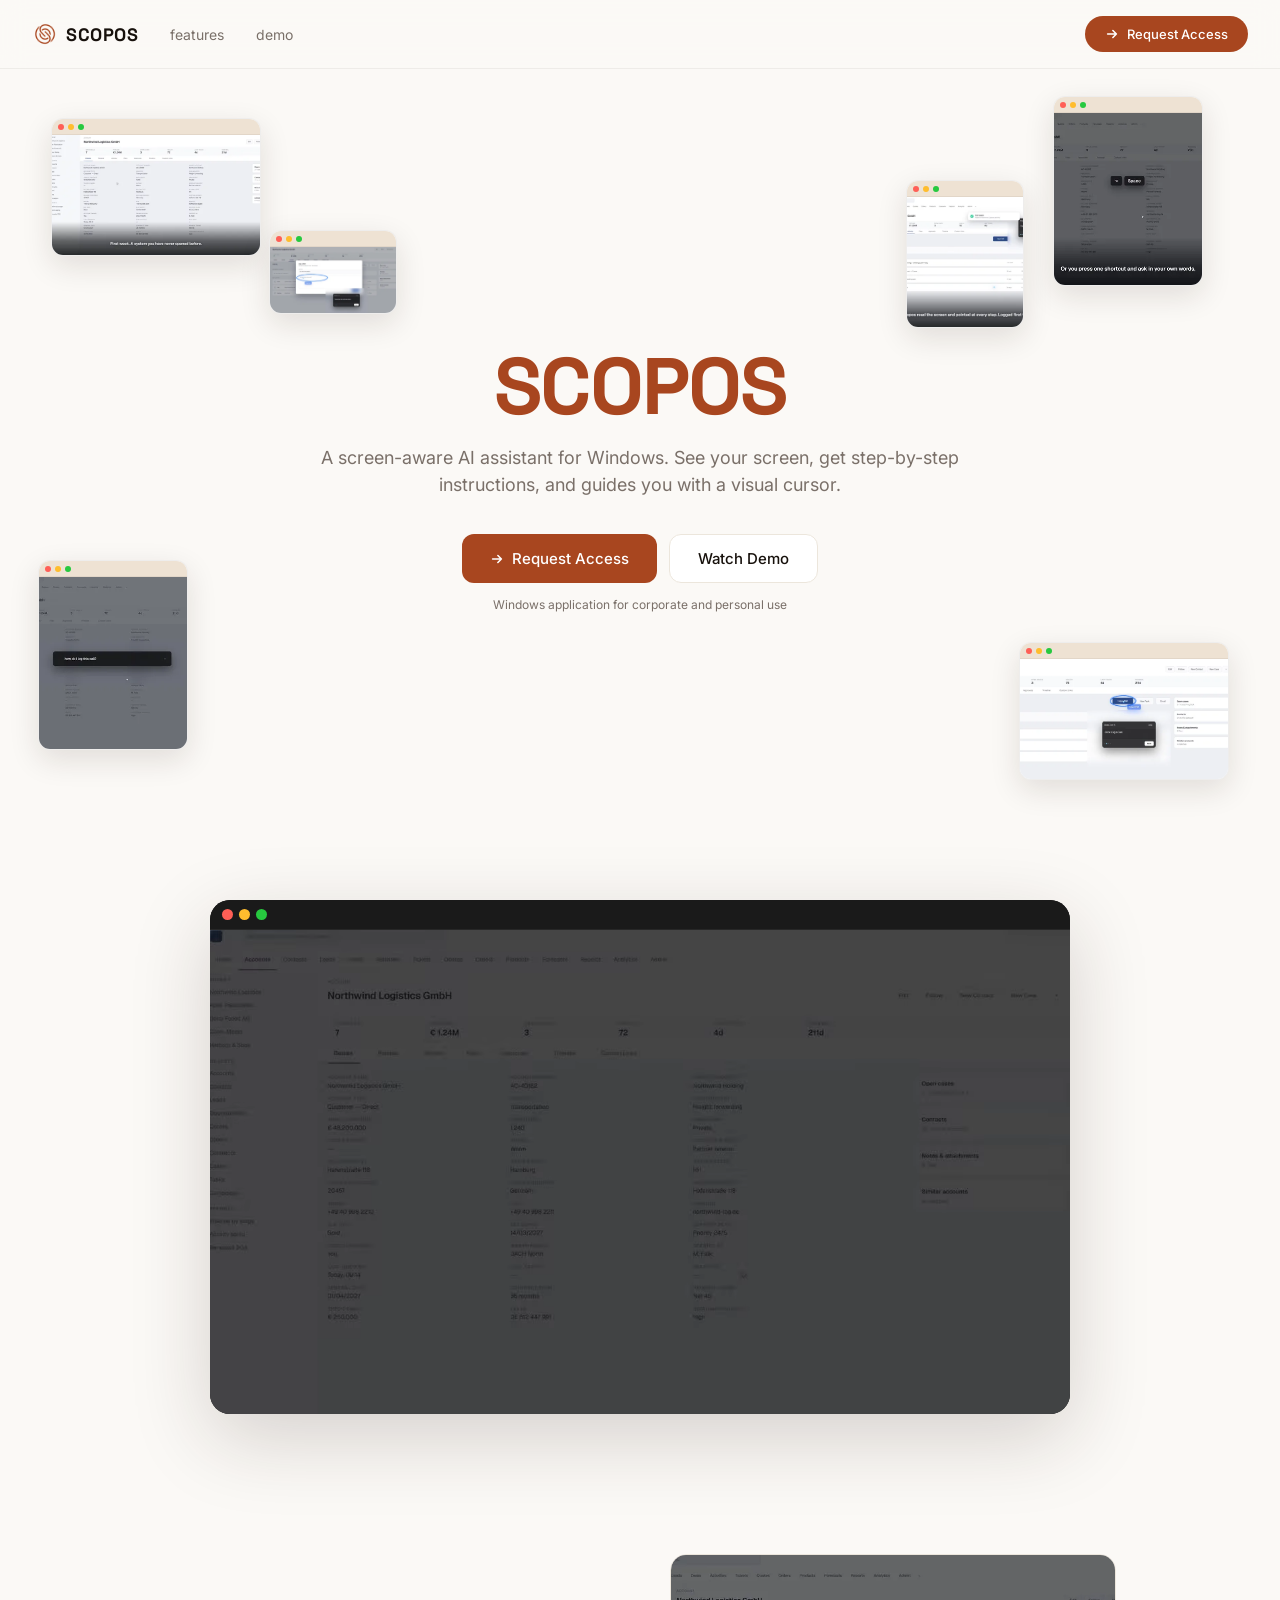
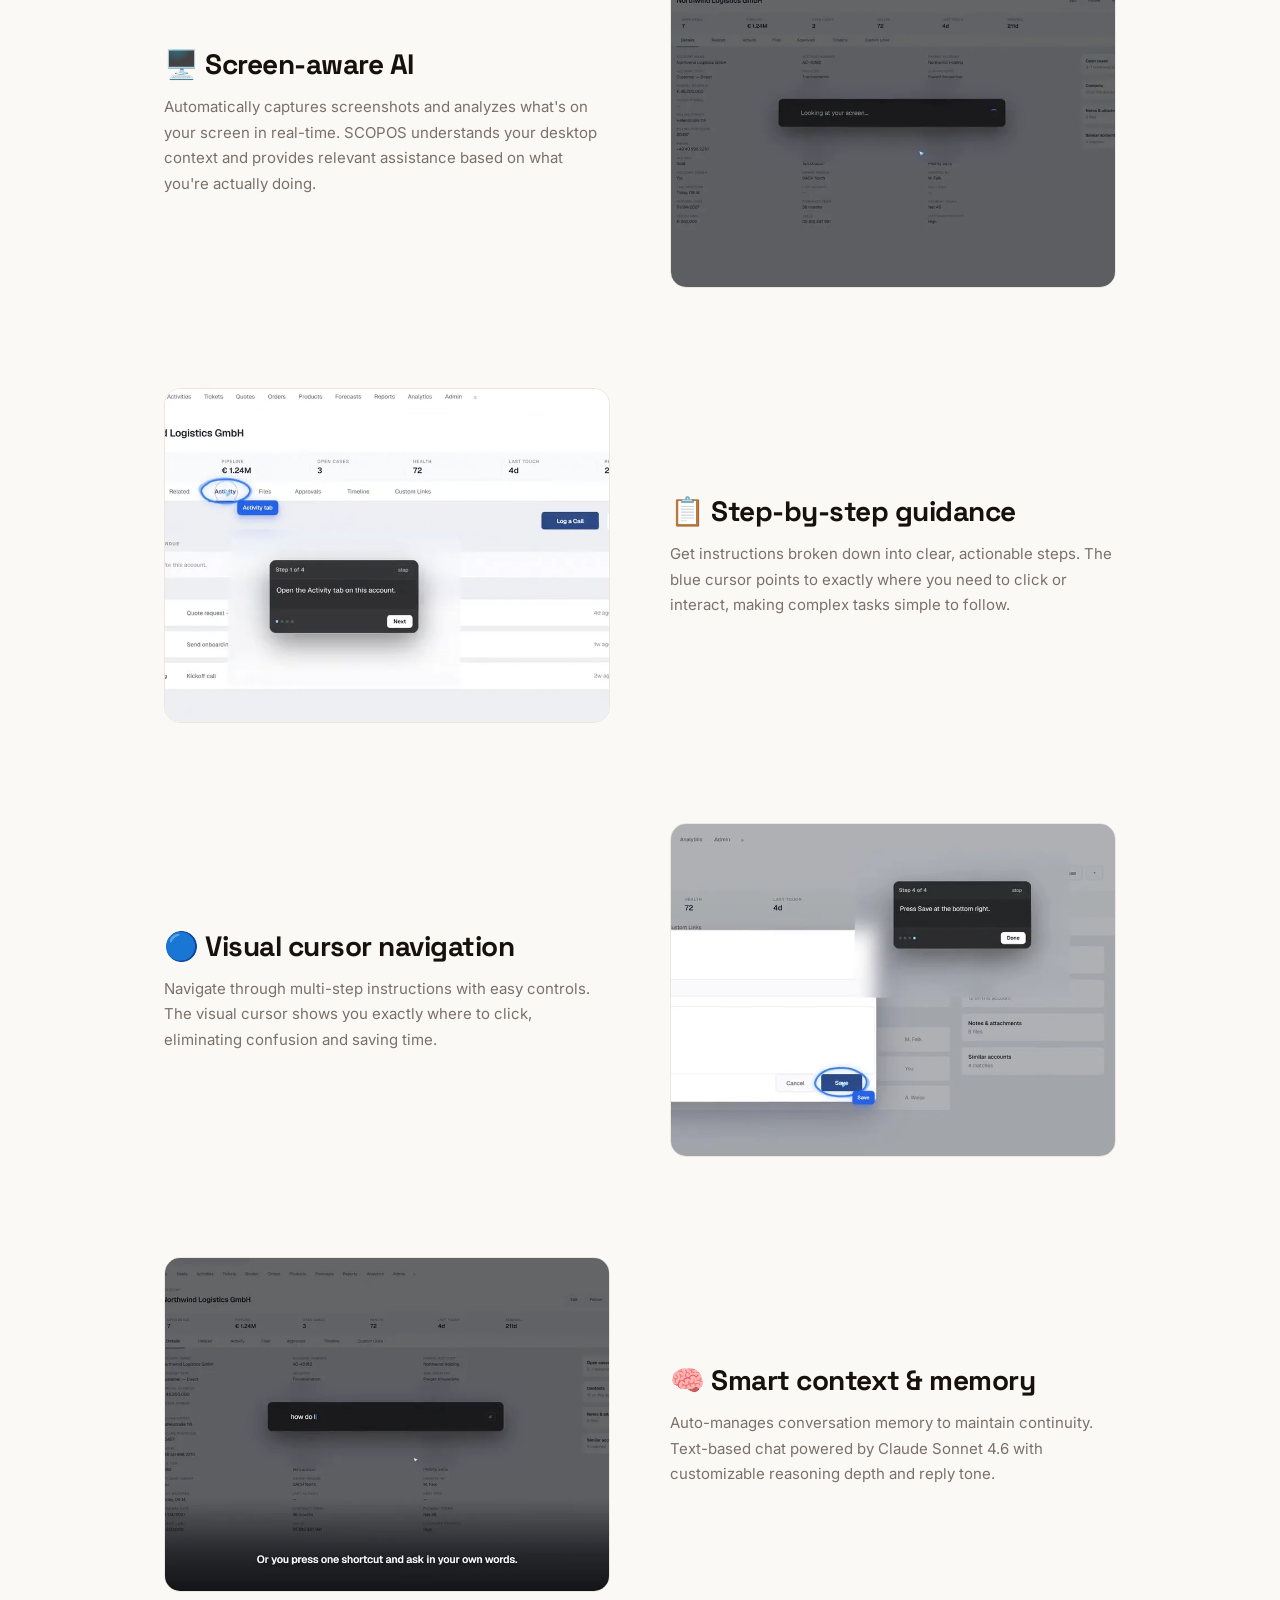
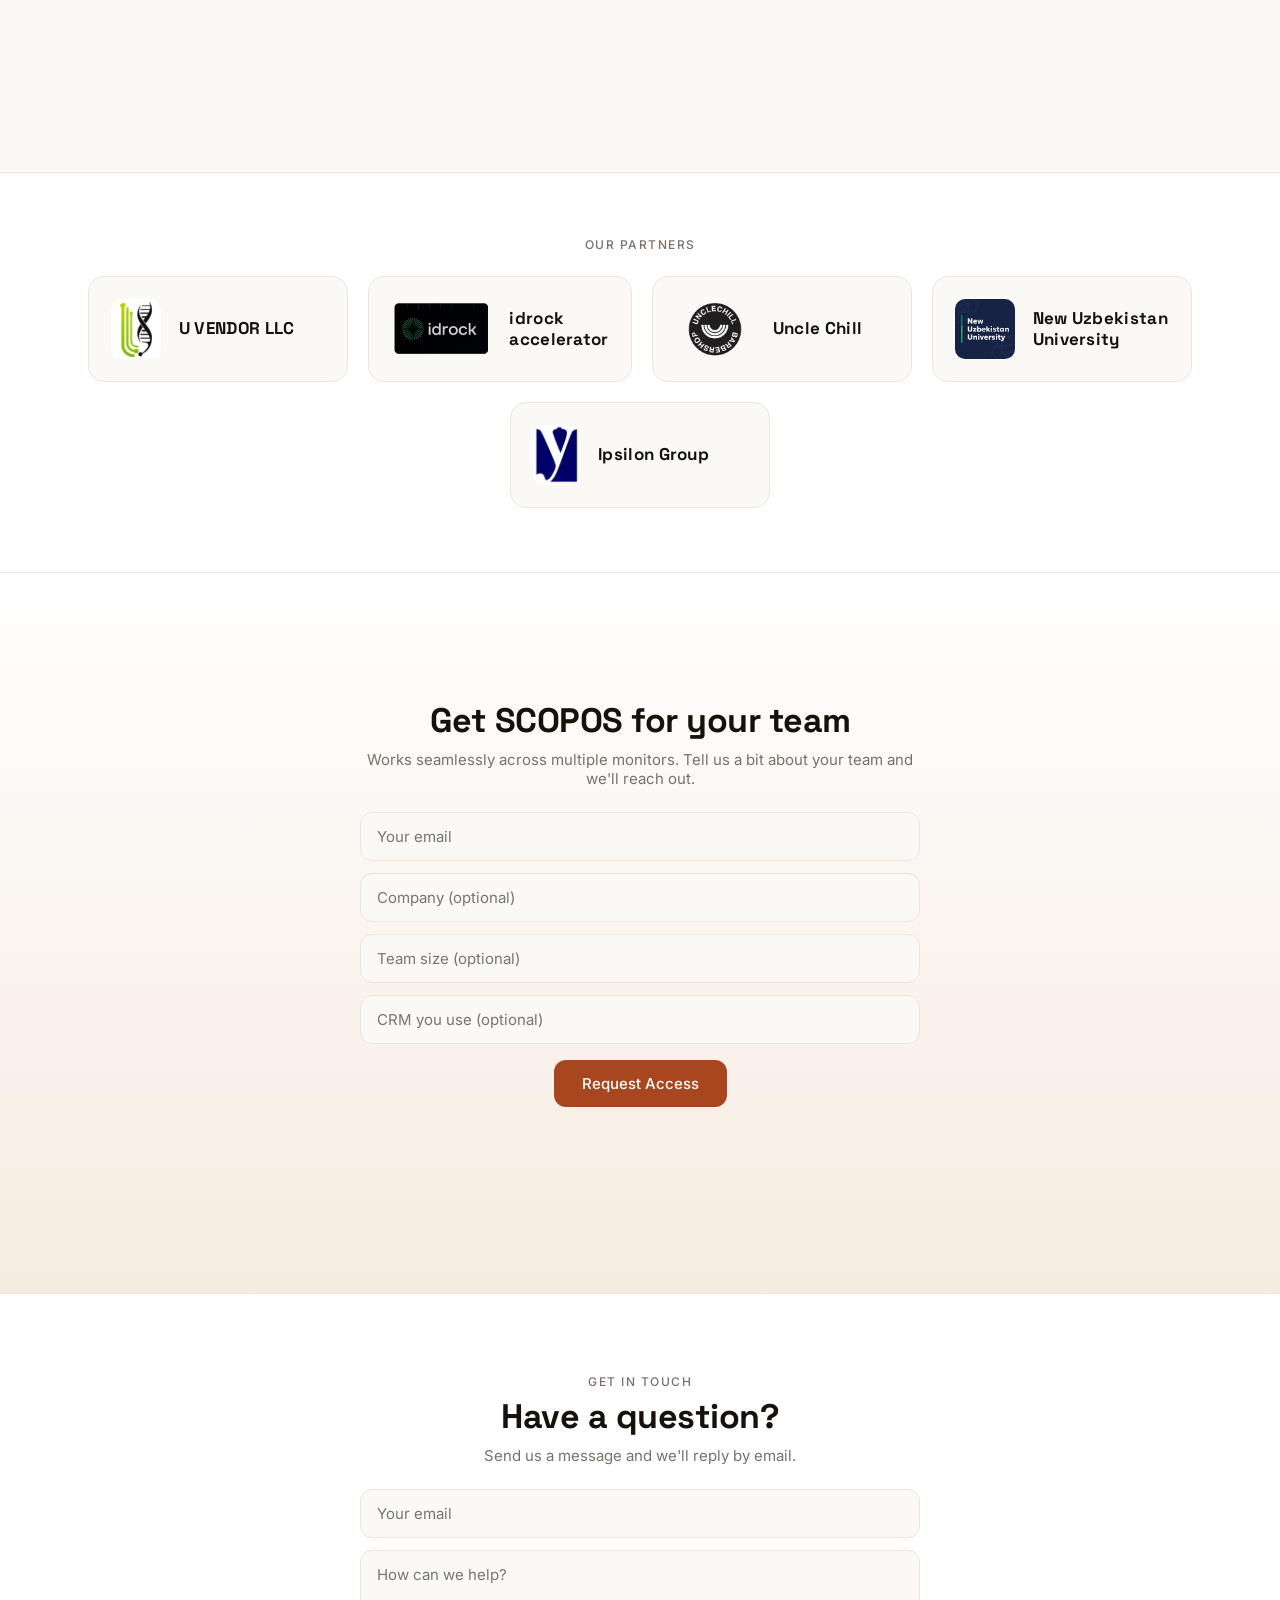
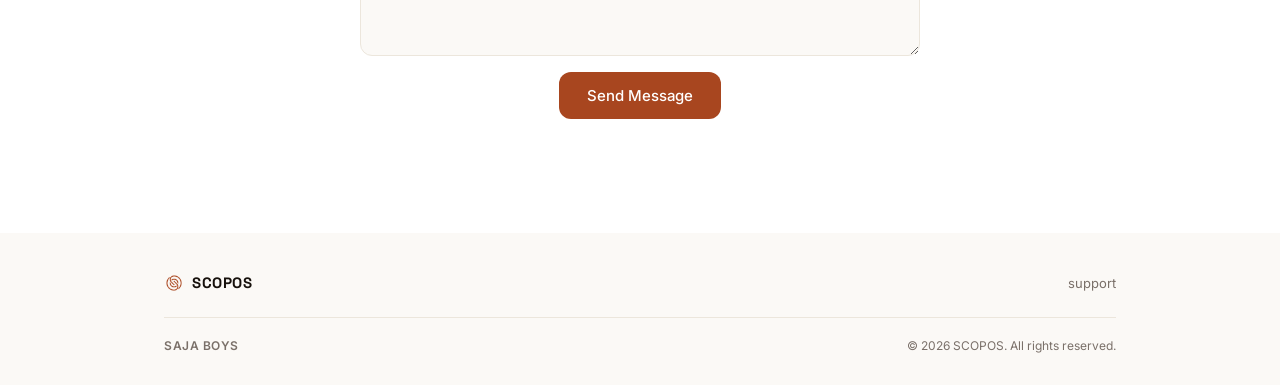
==== commit 3961251b: "Add Ipsilon Group partner, double-click partners to open their site" ====
--- a/index.html
+++ b/index.html
@@ -475,8 +475,9 @@
     }
 
     .partners-grid {
-      display: grid;
-      grid-template-columns: repeat(4, 1fr);
+      display: flex;
+      flex-wrap: wrap;
+      justify-content: center;
       gap: 20px;
       width: 100%;
       max-width: 1180px;
@@ -491,6 +492,8 @@
       border: 1px solid var(--light-gray);
       border-radius: 16px;
       transition: all 0.3s ease;
+      cursor: pointer;
+      flex: 0 1 260px;
     }
 
     .partner-card:hover {
@@ -693,10 +696,6 @@
     }
 
     /* ─── Responsive ───────────────────────────────── */
-    @media (max-width: 1100px) {
-      .partners-grid { grid-template-columns: repeat(2, 1fr); }
-    }
-
     @media (max-width: 768px) {
       .scatter { display: none; }
       .feature-row { grid-template-columns: 1fr; gap: 32px; }
@@ -705,8 +704,7 @@
       .nav-link { display: none; }
       .footer-top { flex-direction: column; text-align: center; }
       .footer-bottom { flex-direction: column; text-align: center; }
-      .partners-grid { grid-template-columns: 1fr; }
-      .partner-card { justify-content: center; text-align: left; }
+      .partner-card { width: 100%; justify-content: center; text-align: left; }
     }
   </style>
 </head>
@@ -822,28 +820,34 @@
     <div class="partners-inner">
       <div class="partners-label">our partners</div>
       <div class="partners-grid">
-        <div class="partner-card">
+        <div class="partner-card" data-url="https://www.uvendor.uz/">
           <img src="assets/uvendor-logo.png" alt="U Vendor LLC" class="partner-logo">
           <div class="partner-text">
             <span class="partner-name">U VENDOR LLC</span>
           </div>
         </div>
-        <div class="partner-card">
+        <div class="partner-card" data-url="https://idrock.uz/">
           <img src="assets/idrock-logo.png" alt="idrock accelerator" class="partner-logo">
           <div class="partner-text">
             <span class="partner-name">idrock accelerator</span>
           </div>
         </div>
-        <div class="partner-card">
+        <div class="partner-card" data-url="https://unclechill.uz/">
           <img src="assets/unclechill-logo.png" alt="Uncle Chill" class="partner-logo">
           <div class="partner-text">
             <span class="partner-name">Uncle Chill</span>
           </div>
         </div>
-        <div class="partner-card">
+        <div class="partner-card" data-url="https://newuu.uz/">
           <img src="assets/nuu-logo.png" alt="New Uzbekistan University" class="partner-logo">
           <div class="partner-text">
             <span class="partner-name">New Uzbekistan University</span>
+          </div>
+        </div>
+        <div class="partner-card" data-url="https://ipsilon.group/">
+          <img src="assets/ipsilon-logo.png" alt="Ipsilon Group" class="partner-logo">
+          <div class="partner-text">
+            <span class="partner-name">Ipsilon Group</span>
           </div>
         </div>
       </div>
@@ -994,6 +998,12 @@
 
     wireForm('requestForm', 'requestStatus', "Thanks — we'll be in touch soon.");
     wireForm('contactForm', 'contactStatus', "Thanks — we'll reply by email soon.");
+
+    document.querySelectorAll('.partner-card[data-url]').forEach((card) => {
+      card.addEventListener('dblclick', () => {
+        window.open(card.dataset.url, '_blank', 'noopener,noreferrer');
+      });
+    });
   </script>
 
 </body>
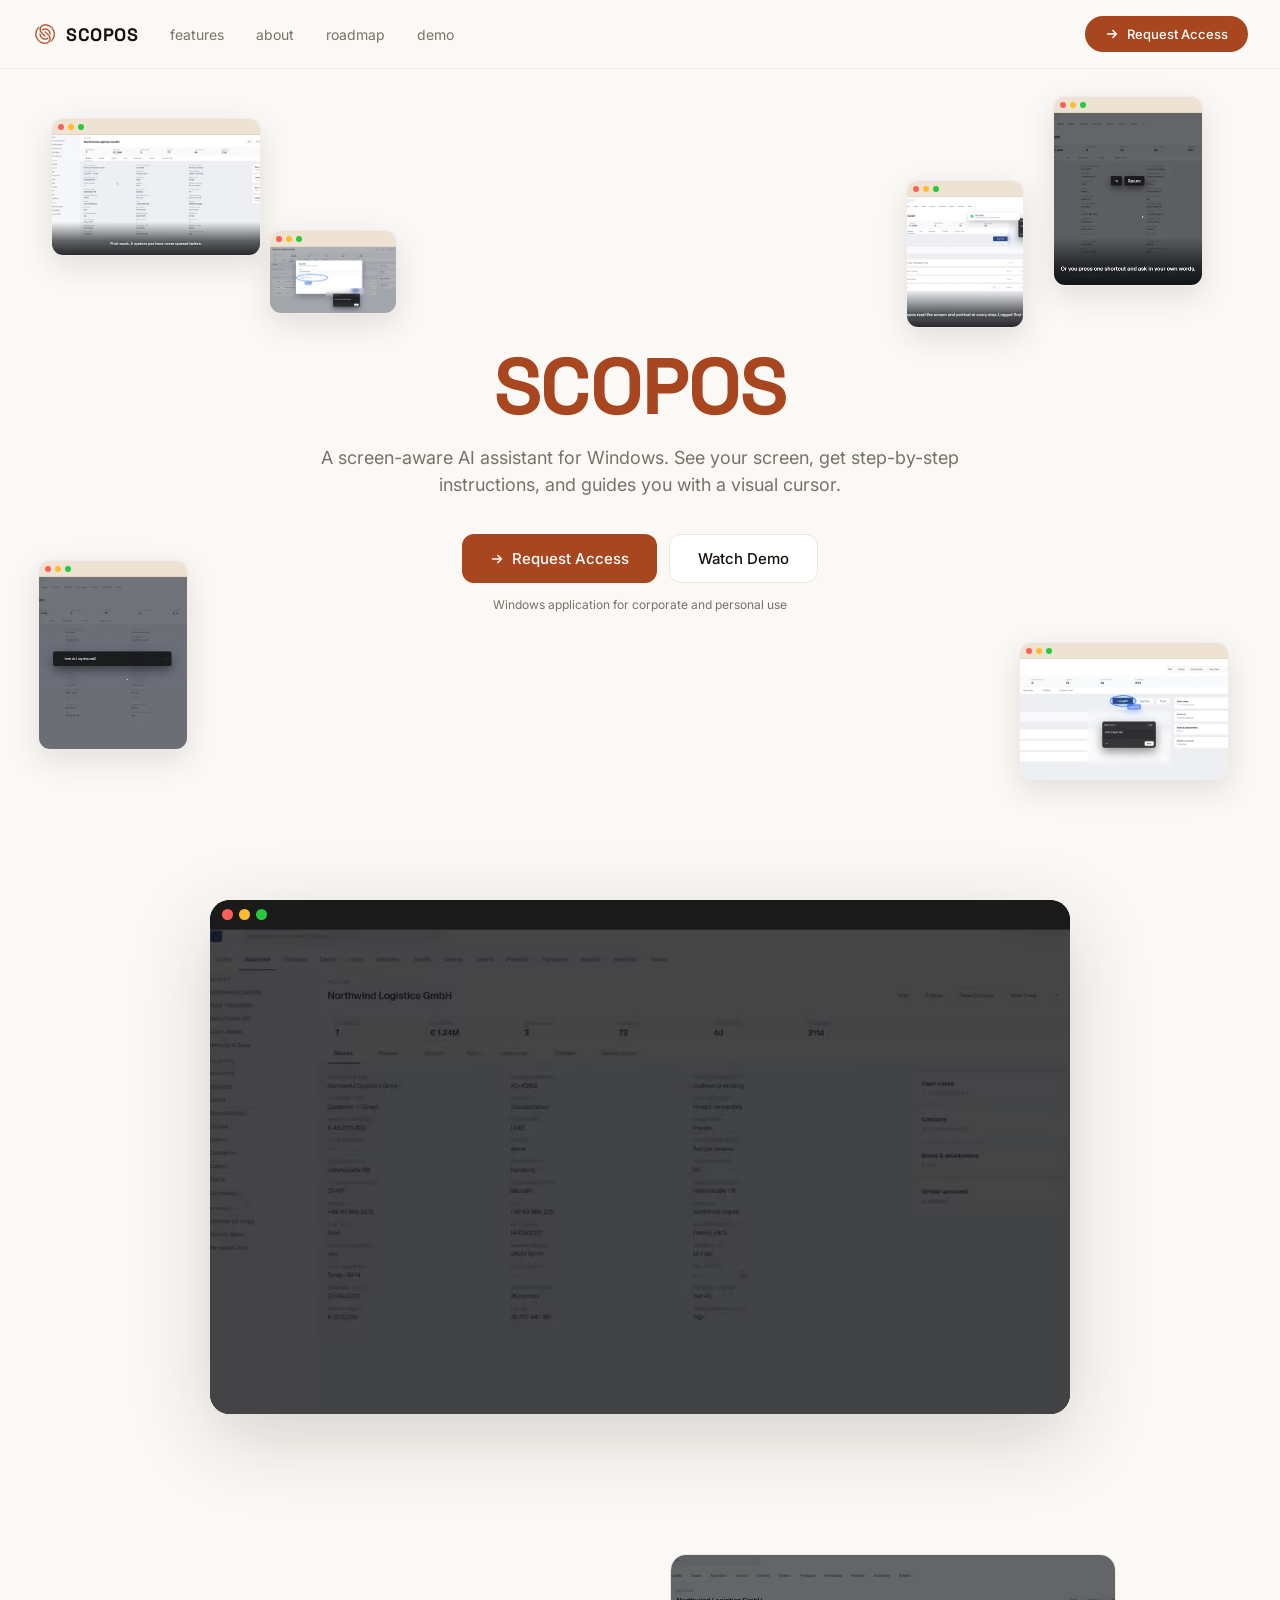
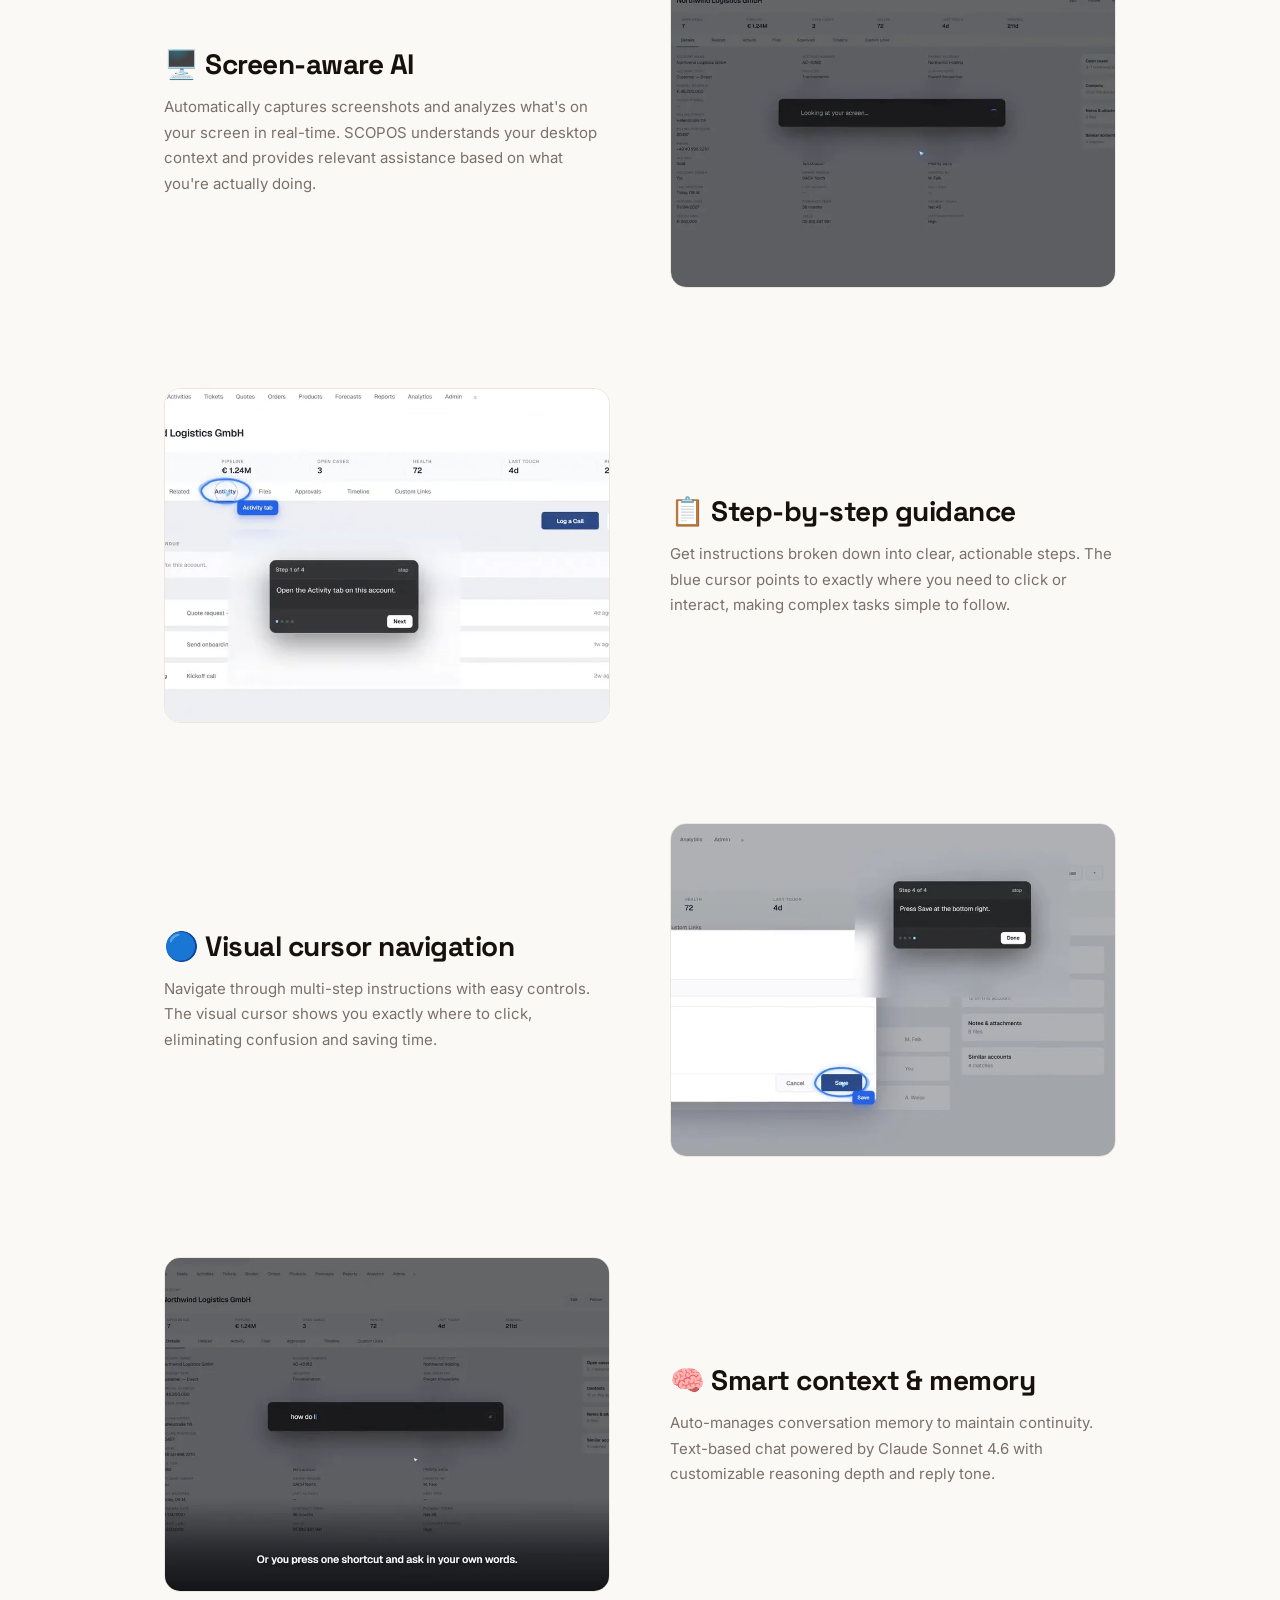
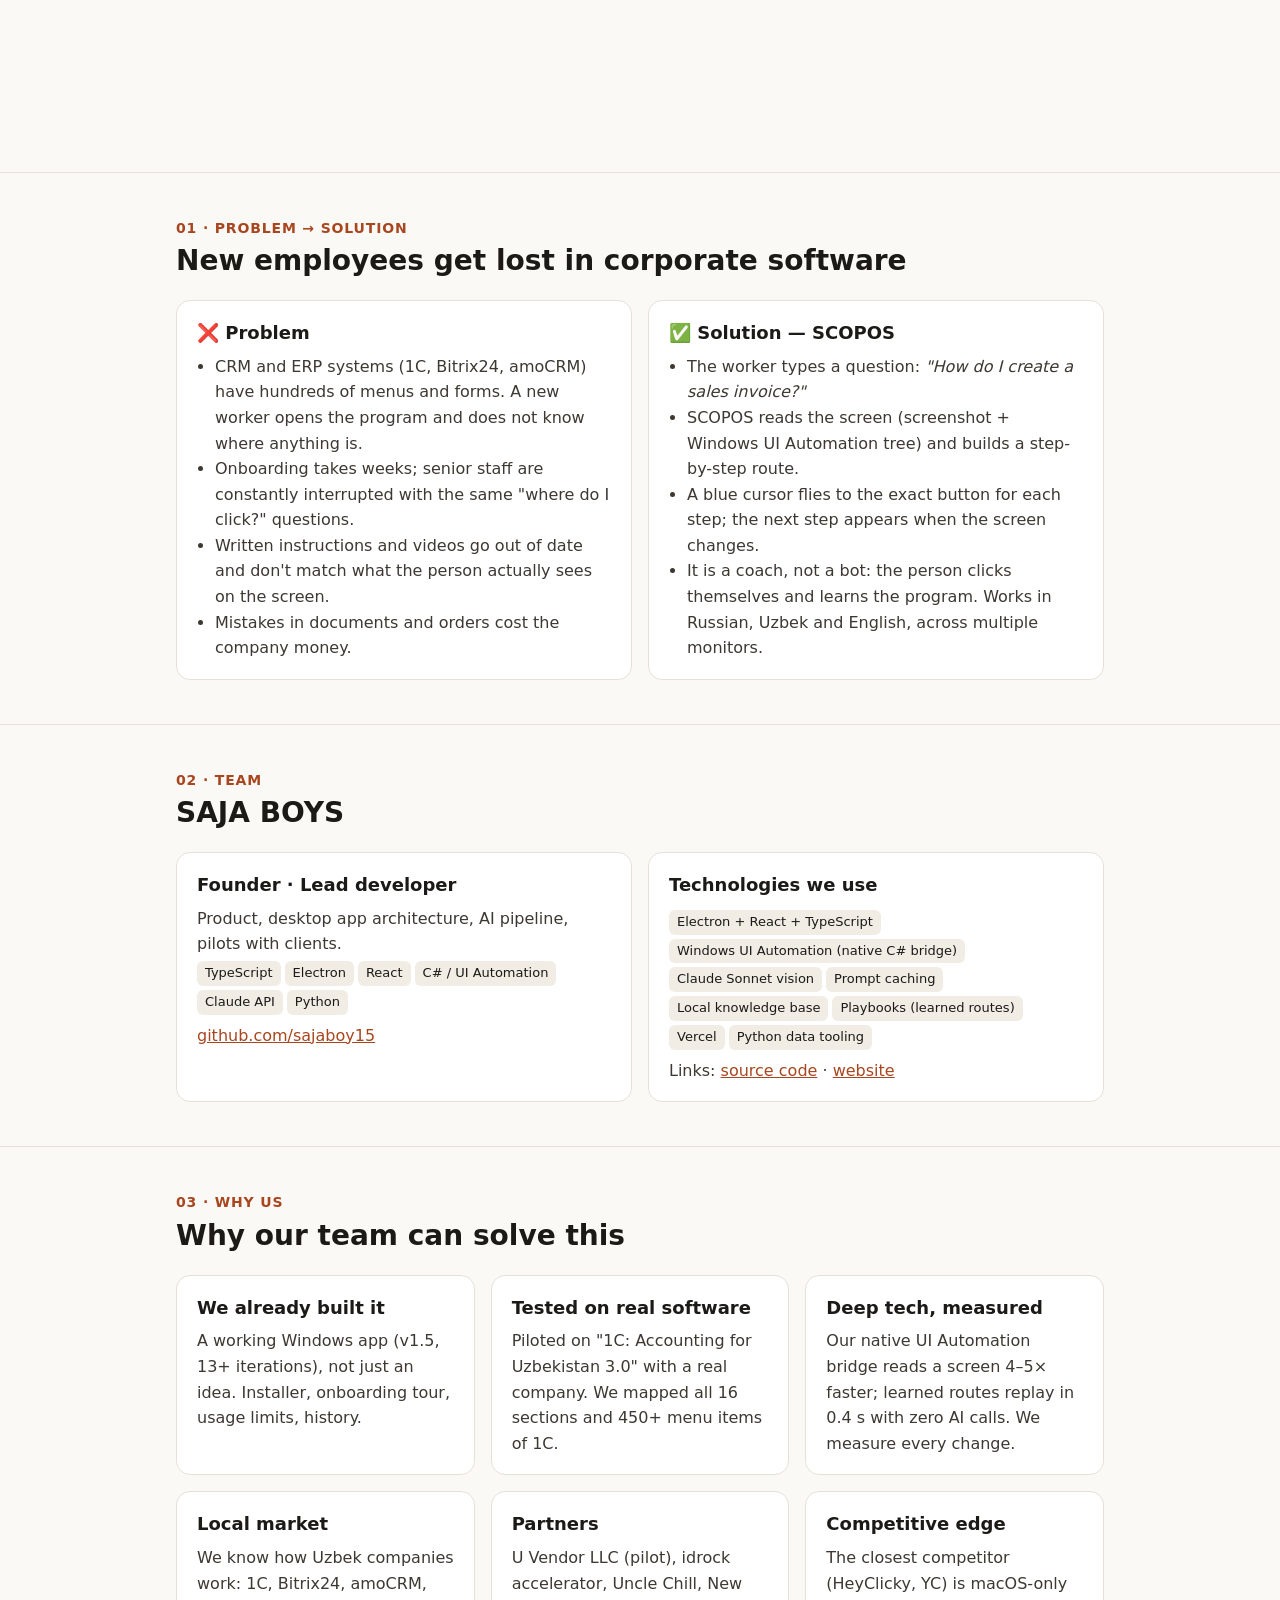
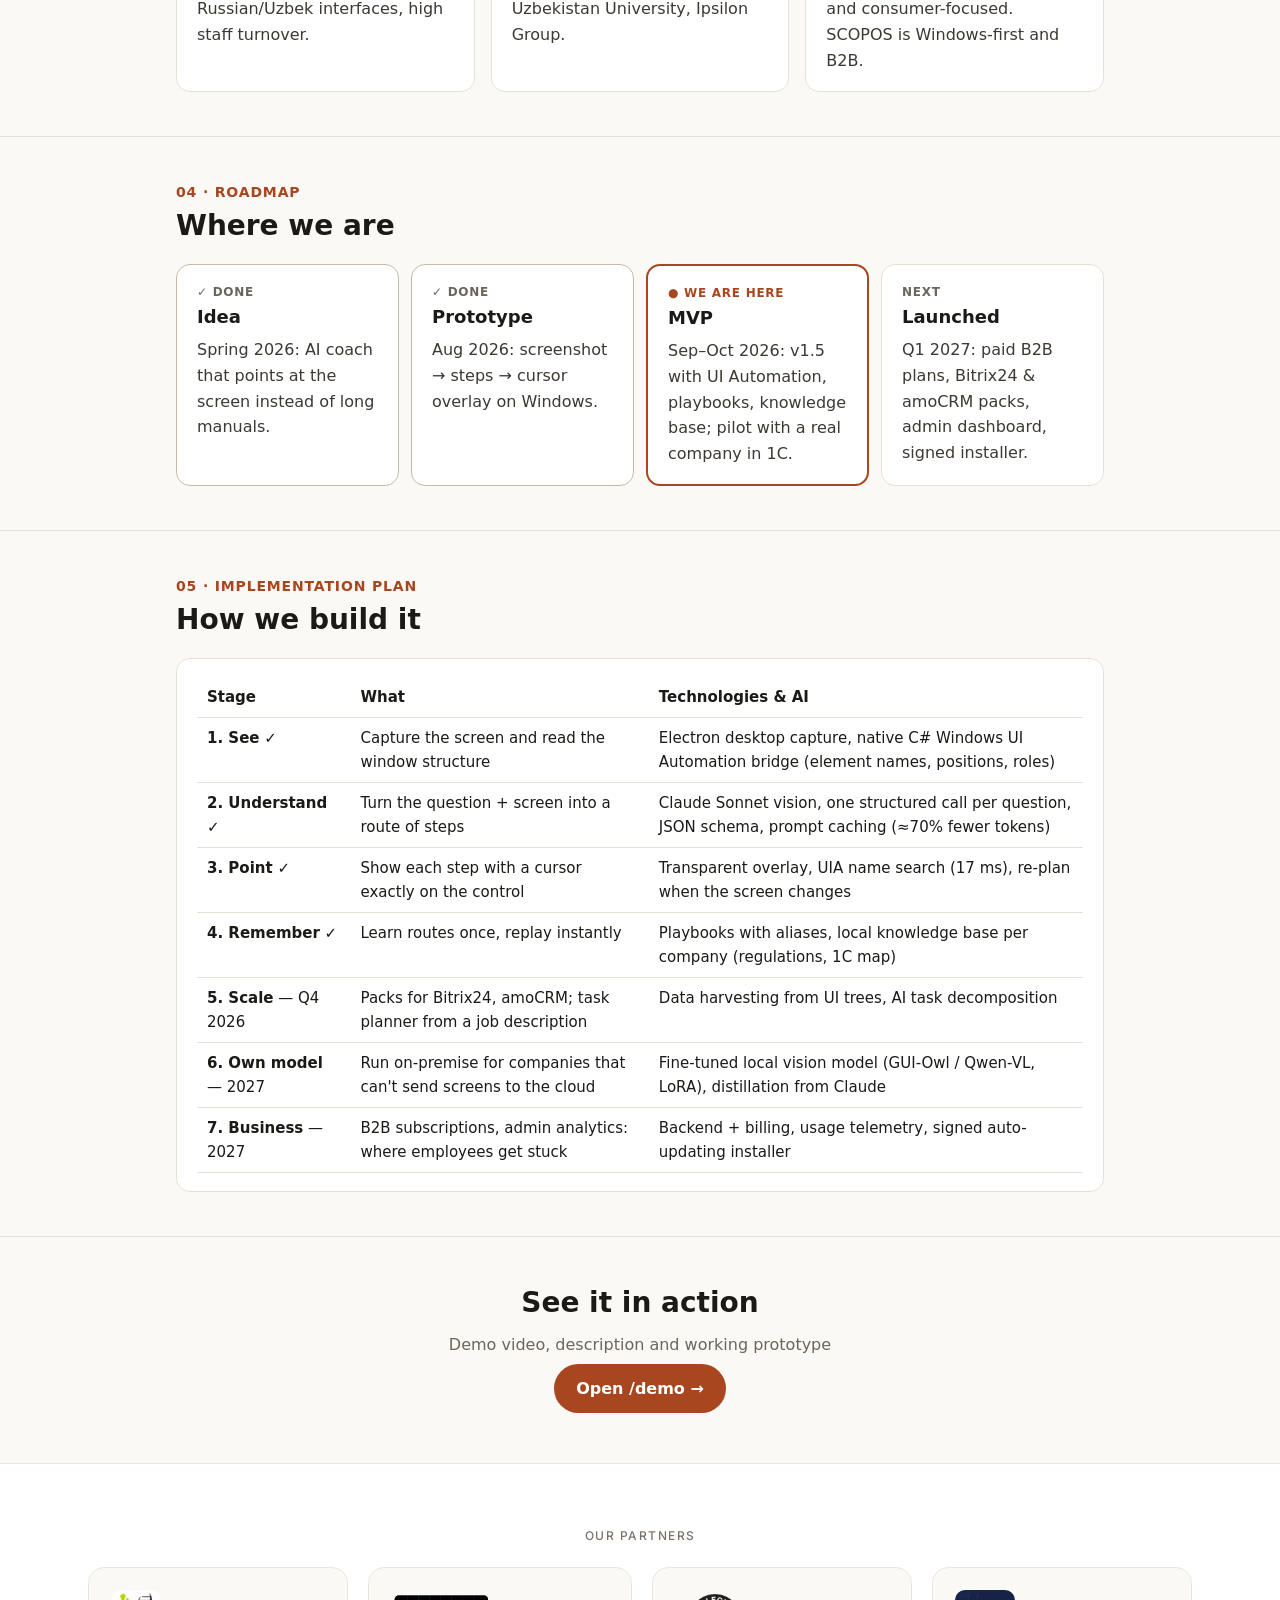
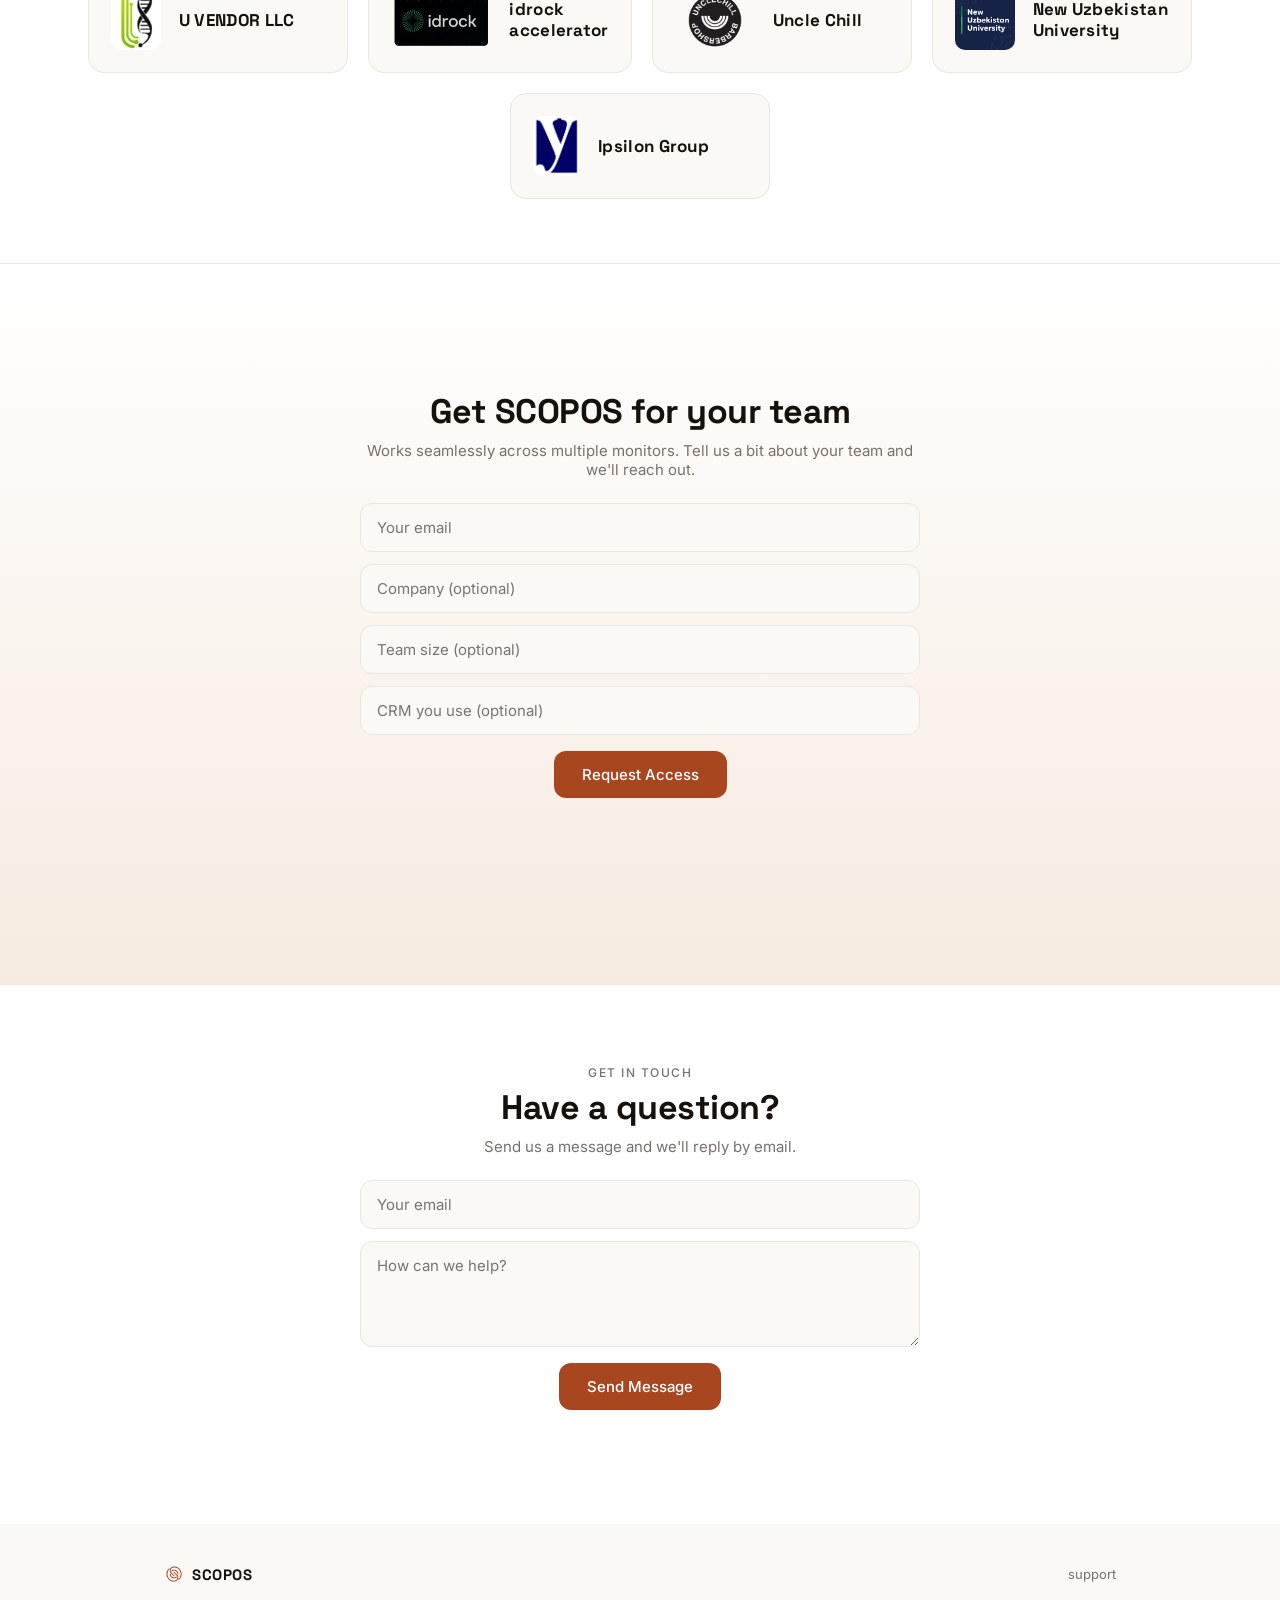
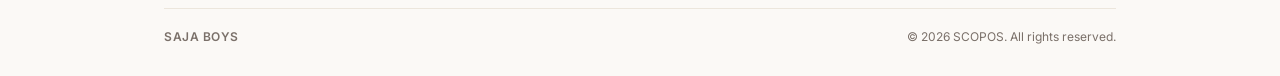
==== commit ee55bfbf: "Put Pitch Day sections on the main page Co-Authored-By: Claude Opus 5.5 <noreply@anthropic.com>" ====
--- a/index.html
+++ b/index.html
@@ -707,6 +707,31 @@
       .partner-card { width: 100%; justify-content: center; text-align: left; }
     }
   </style>
+<style>
+#pd{--bg:#f8f6f2;--fg:#1c1a17;--mut:#6b655c;--acc:#a8461f;--card:#fff;--line:#e6e1d8;color:var(--fg);font:16px/1.6 system-ui,-apple-system,Segoe UI,Roboto,sans-serif;text-align:left}
+#pd *{box-sizing:border-box}
+#pd a{color:var(--acc)}
+#pd .w{max-width:960px;margin:0 auto;padding:0 16px}
+#pd section{padding:44px 0;border-top:1px solid var(--line)}
+#pd section h2{font-size:28px;margin:0 0 6px}
+#pd .n{color:var(--acc);font-weight:700;font-size:14px;letter-spacing:.06em;text-transform:uppercase}
+#pd .g2{display:grid;grid-template-columns:1fr 1fr;gap:16px}
+#pd .g3{display:grid;grid-template-columns:repeat(3,1fr);gap:16px}
+#pd .g4{display:grid;grid-template-columns:repeat(4,1fr);gap:12px}
+@media(max-width:760px){#pd .g2,#pd .g3,#pd .g4{grid-template-columns:1fr}}
+#pd .c{background:var(--card);border:1px solid var(--line);border-radius:14px;padding:18px 20px}
+#pd .c h3{margin:0 0 6px;font-size:18px}
+#pd .c p,#pd .c li{color:#3d3832;margin:0}
+#pd .c ul{padding-left:18px;margin:6px 0 0}
+#pd .stage.done{border-color:#c9b9a8}
+#pd .stage.now{border:2px solid var(--acc)}
+#pd .stage .s{font-size:12px;font-weight:700;text-transform:uppercase;letter-spacing:.06em;color:var(--mut)}
+#pd .stage.now .s{color:var(--acc)}
+#pd .chips span{display:inline-block;font-size:13px;background:#f1ece4;border-radius:6px;padding:2px 8px;margin:4px 4px 0 0}
+#pd .big{display:inline-block;background:var(--acc);color:#fff;text-decoration:none;padding:12px 22px;border-radius:999px;font-weight:600;margin:6px}
+#pd table{width:100%;border-collapse:collapse;font-size:15px}
+#pd td,#pd th{text-align:left;padding:8px 10px;border-bottom:1px solid var(--line);vertical-align:top}
+</style>
 </head>
 <body>
 
@@ -717,7 +742,9 @@
         SCOPOS
       </a>
       <a href="#features" class="nav-link">features</a>
-      <a href="#demo" class="nav-link">demo</a>
+      <a href="#problem" class="nav-link">about</a>
+      <a href="#roadmap" class="nav-link">roadmap</a>
+      <a href="/demo" class="nav-link">demo</a>
     </div>
     <div class="nav-right">
       <a href="#request-access" class="nav-cta">
@@ -816,6 +843,95 @@
   </section>
 
   <!-- Partners -->
+  <div id="pd">
+<section id="problem"><div class="w">
+  <div class="n">01 · Problem → Solution</div>
+  <h2>New employees get lost in corporate software</h2>
+  <div class="g2" style="margin-top:16px">
+    <div class="c"><h3>❌ Problem</h3>
+      <ul>
+        <li>CRM and ERP systems (1C, Bitrix24, amoCRM) have hundreds of menus and forms. A new worker opens the program and does not know where anything is.</li>
+        <li>Onboarding takes weeks; senior staff are constantly interrupted with the same "where do I click?" questions.</li>
+        <li>Written instructions and videos go out of date and don't match what the person actually sees on the screen.</li>
+        <li>Mistakes in documents and orders cost the company money.</li>
+      </ul>
+    </div>
+    <div class="c"><h3>✅ Solution — SCOPOS</h3>
+      <ul>
+        <li>The worker types a question: <i>"How do I create a sales invoice?"</i></li>
+        <li>SCOPOS reads the screen (screenshot + Windows UI Automation tree) and builds a step-by-step route.</li>
+        <li>A blue cursor flies to the exact button for each step; the next step appears when the screen changes.</li>
+        <li>It is a coach, not a bot: the person clicks themselves and learns the program. Works in Russian, Uzbek and English, across multiple monitors.</li>
+      </ul>
+    </div>
+  </div>
+</div></section>
+
+<section id="team"><div class="w">
+  <div class="n">02 · Team</div>
+  <h2>SAJA BOYS</h2>
+  <div class="g2" style="margin-top:16px">
+    <div class="c"><h3>Founder · Lead developer</h3>
+      <p>Product, desktop app architecture, AI pipeline, pilots with clients.</p>
+      <div class="chips"><span>TypeScript</span><span>Electron</span><span>React</span><span>C# / UI Automation</span><span>Claude API</span><span>Python</span></div>
+      <p style="margin-top:8px"><a href="https://github.com/sajaboy15" target="_blank" rel="noopener">github.com/sajaboy15</a></p>
+    </div>
+    <div class="c"><h3>Technologies we use</h3>
+      <div class="chips"><span>Electron + React + TypeScript</span><span>Windows UI Automation (native C# bridge)</span><span>Claude Sonnet vision</span><span>Prompt caching</span><span>Local knowledge base</span><span>Playbooks (learned routes)</span><span>Vercel</span><span>Python data tooling</span></div>
+      <p style="margin-top:8px">Links: <a href="https://github.com/sajaboy15/scopos" target="_blank" rel="noopener">source code</a> · <a href="../" target="_blank" rel="noopener">website</a></p>
+    </div>
+  </div>
+</div></section>
+
+<section id="why"><div class="w">
+  <div class="n">03 · Why us</div>
+  <h2>Why our team can solve this</h2>
+  <div class="g3" style="margin-top:16px">
+    <div class="c"><h3>We already built it</h3><p>A working Windows app (v1.5, 13+ iterations), not just an idea. Installer, onboarding tour, usage limits, history.</p></div>
+    <div class="c"><h3>Tested on real software</h3><p>Piloted on "1C: Accounting for Uzbekistan 3.0" with a real company. We mapped all 16 sections and 450+ menu items of 1C.</p></div>
+    <div class="c"><h3>Deep tech, measured</h3><p>Our native UI Automation bridge reads a screen 4–5× faster; learned routes replay in 0.4 s with zero AI calls. We measure every change.</p></div>
+    <div class="c"><h3>Local market</h3><p>We know how Uzbek companies work: 1C, Bitrix24, amoCRM, Russian/Uzbek interfaces, high staff turnover.</p></div>
+    <div class="c"><h3>Partners</h3><p>U Vendor LLC (pilot), idrock accelerator, Uncle Chill, New Uzbekistan University, Ipsilon Group.</p></div>
+    <div class="c"><h3>Competitive edge</h3><p>The closest competitor (HeyClicky, YC) is macOS-only and consumer-focused. SCOPOS is Windows-first and B2B.</p></div>
+  </div>
+</div></section>
+
+<section id="roadmap"><div class="w">
+  <div class="n">04 · Roadmap</div>
+  <h2>Where we are</h2>
+  <div class="g4" style="margin-top:16px">
+    <div class="c stage done"><div class="s">✓ Done</div><h3>Idea</h3><p>Spring 2026: AI coach that points at the screen instead of long manuals.</p></div>
+    <div class="c stage done"><div class="s">✓ Done</div><h3>Prototype</h3><p>Aug 2026: screenshot → steps → cursor overlay on Windows.</p></div>
+    <div class="c stage now"><div class="s">● We are here</div><h3>MVP</h3><p>Sep–Oct 2026: v1.5 with UI Automation, playbooks, knowledge base; pilot with a real company in 1C.</p></div>
+    <div class="c stage"><div class="s">Next</div><h3>Launched</h3><p>Q1 2027: paid B2B plans, Bitrix24 &amp; amoCRM packs, admin dashboard, signed installer.</p></div>
+  </div>
+</div></section>
+
+<section id="plan"><div class="w">
+  <div class="n">05 · Implementation plan</div>
+  <h2>How we build it</h2>
+  <div class="c" style="margin-top:16px;overflow-x:auto">
+    <table>
+      <tr><th>Stage</th><th>What</th><th>Technologies &amp; AI</th></tr>
+      <tr><td><b>1. See</b> ✓</td><td>Capture the screen and read the window structure</td><td>Electron desktop capture, native C# Windows UI Automation bridge (element names, positions, roles)</td></tr>
+      <tr><td><b>2. Understand</b> ✓</td><td>Turn the question + screen into a route of steps</td><td>Claude Sonnet vision, one structured call per question, JSON schema, prompt caching (≈70% fewer tokens)</td></tr>
+      <tr><td><b>3. Point</b> ✓</td><td>Show each step with a cursor exactly on the control</td><td>Transparent overlay, UIA name search (17 ms), re-plan when the screen changes</td></tr>
+      <tr><td><b>4. Remember</b> ✓</td><td>Learn routes once, replay instantly</td><td>Playbooks with aliases, local knowledge base per company (regulations, 1C map)</td></tr>
+      <tr><td><b>5. Scale</b> — Q4 2026</td><td>Packs for Bitrix24, amoCRM; task planner from a job description</td><td>Data harvesting from UI trees, AI task decomposition</td></tr>
+      <tr><td><b>6. Own model</b> — 2027</td><td>Run on-premise for companies that can't send screens to the cloud</td><td>Fine-tuned local vision model (GUI-Owl / Qwen-VL, LoRA), distillation from Claude</td></tr>
+      <tr><td><b>7. Business</b> — 2027</td><td>B2B subscriptions, admin analytics: where employees get stuck</td><td>Backend + billing, usage telemetry, signed auto-updating installer</td></tr>
+    </table>
+  </div>
+</div></section>
+
+<section><div class="w" style="text-align:center">
+  <h2>See it in action</h2>
+  <p style="color:var(--mut)">Demo video, description and working prototype</p>
+  <a class="big" href="/demo">Open /demo →</a>
+</div></section>
+
+</div>
+
   <section class="partners">
     <div class="partners-inner">
       <div class="partners-label">our partners</div>
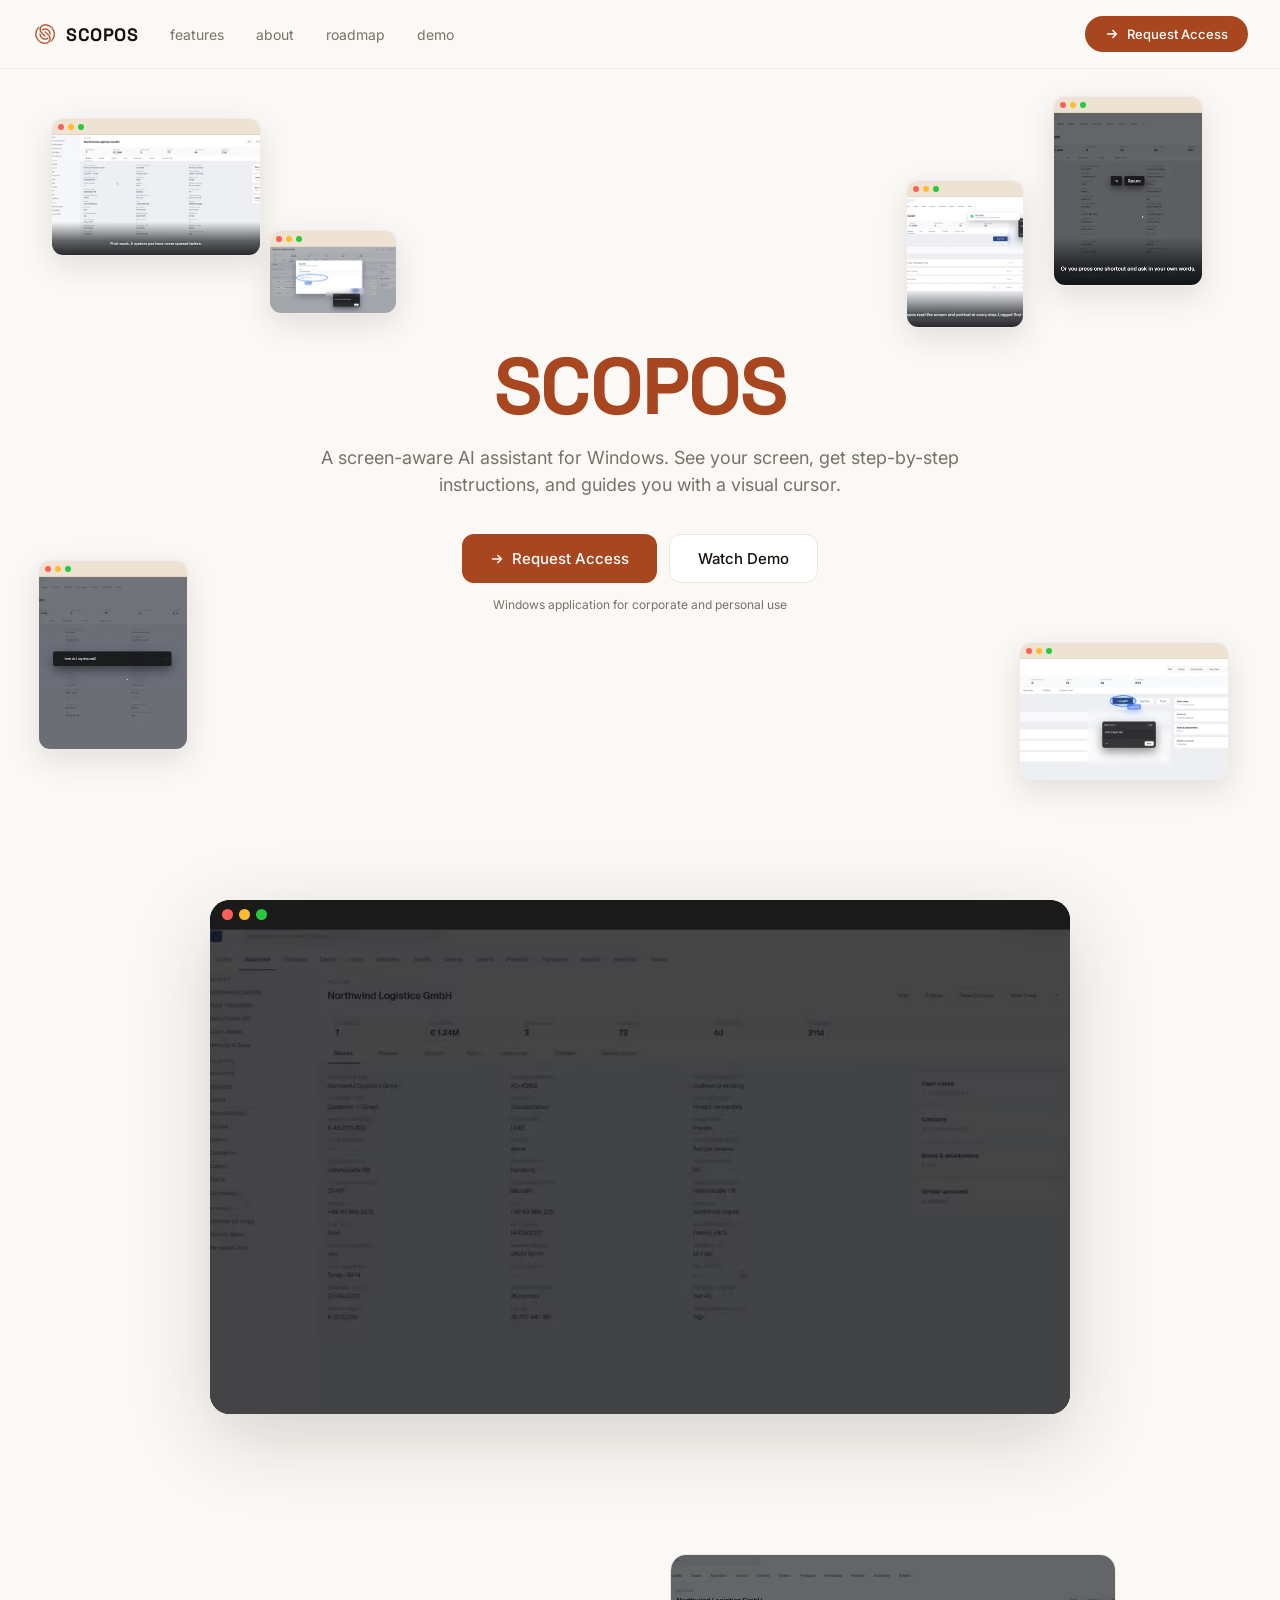
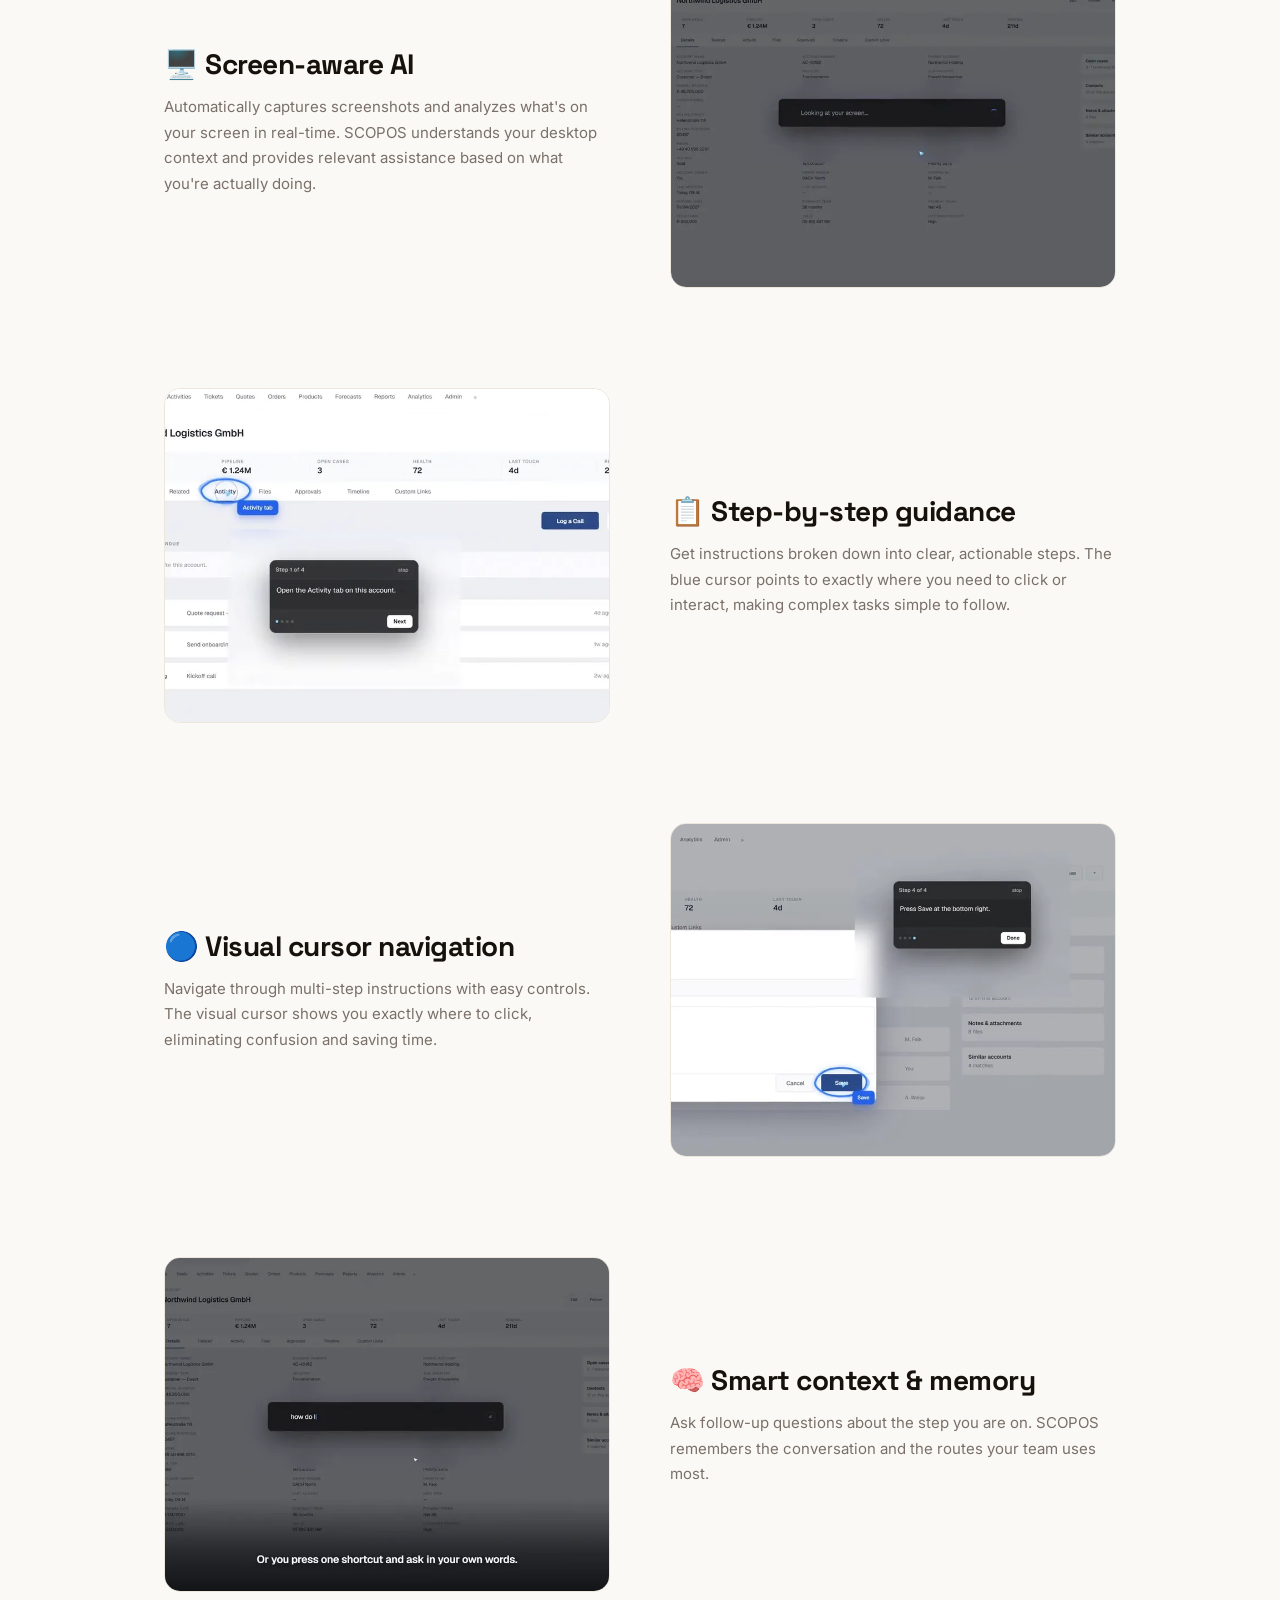
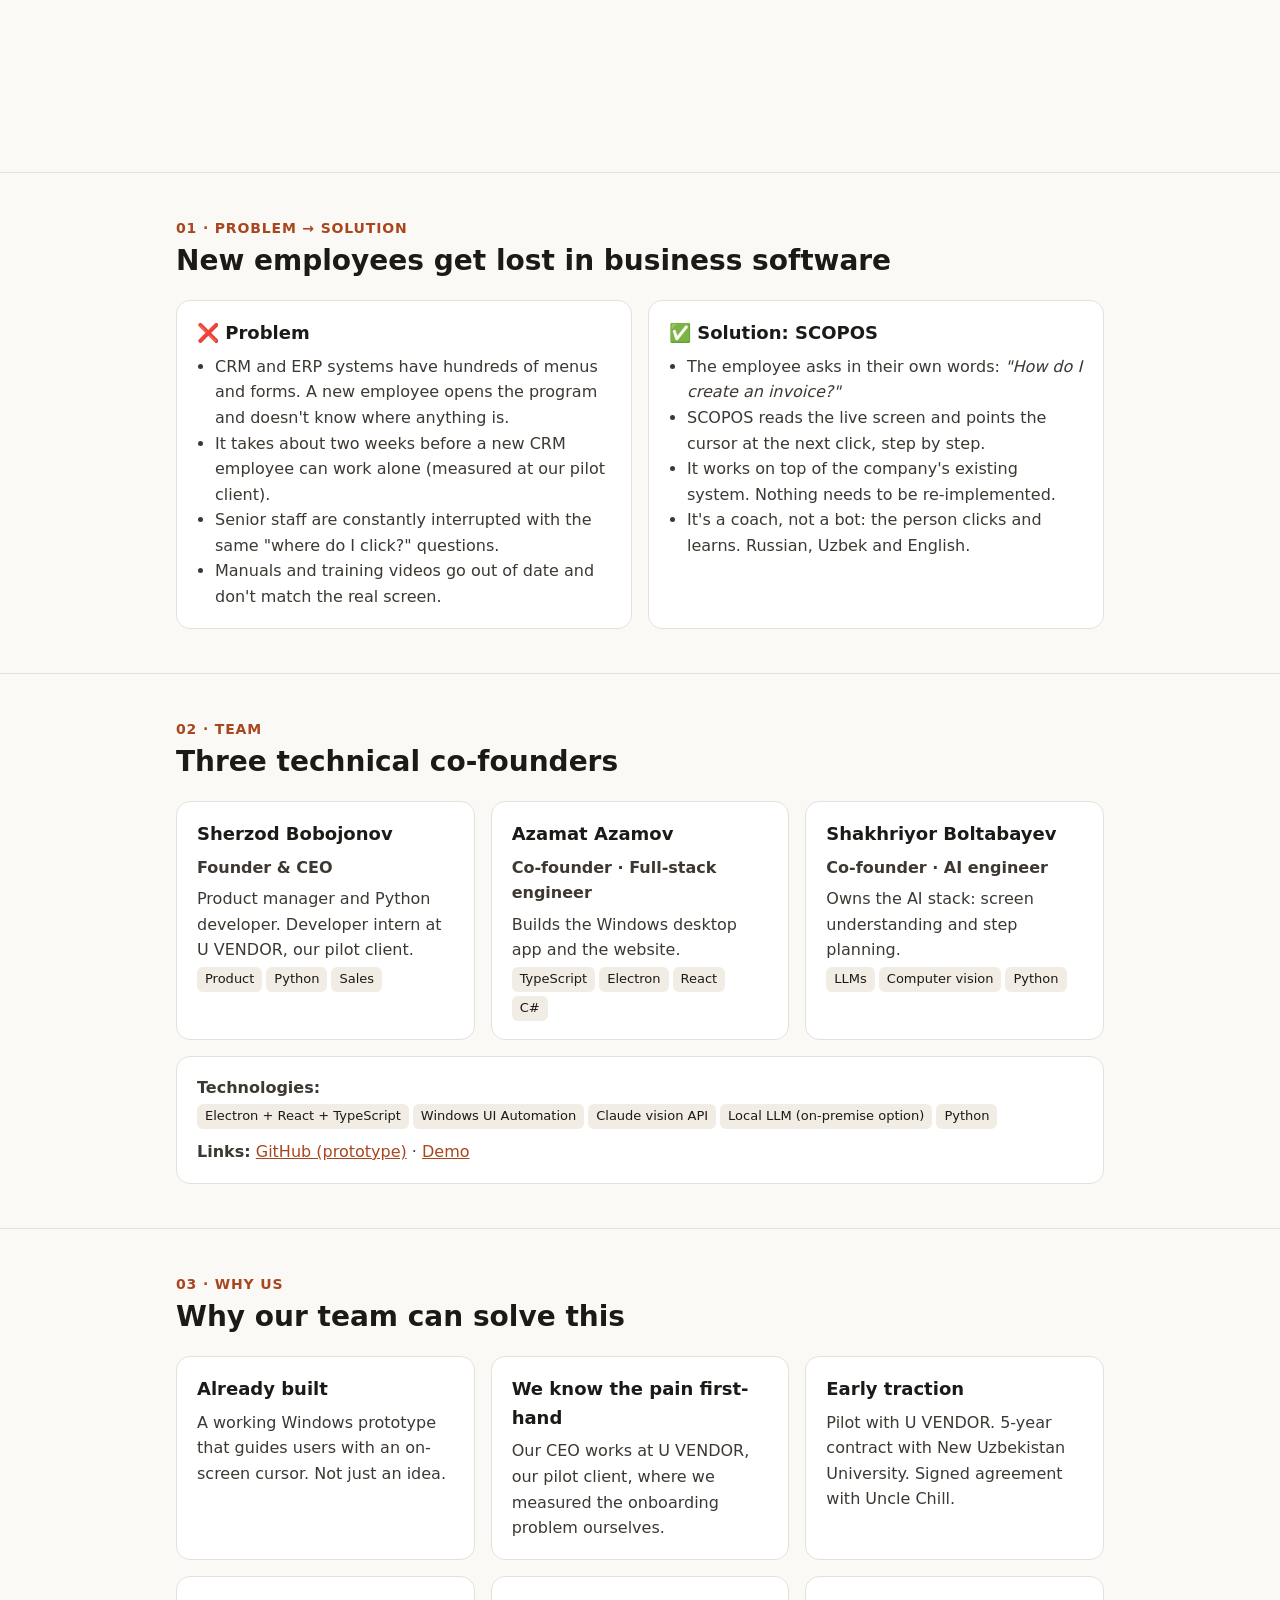
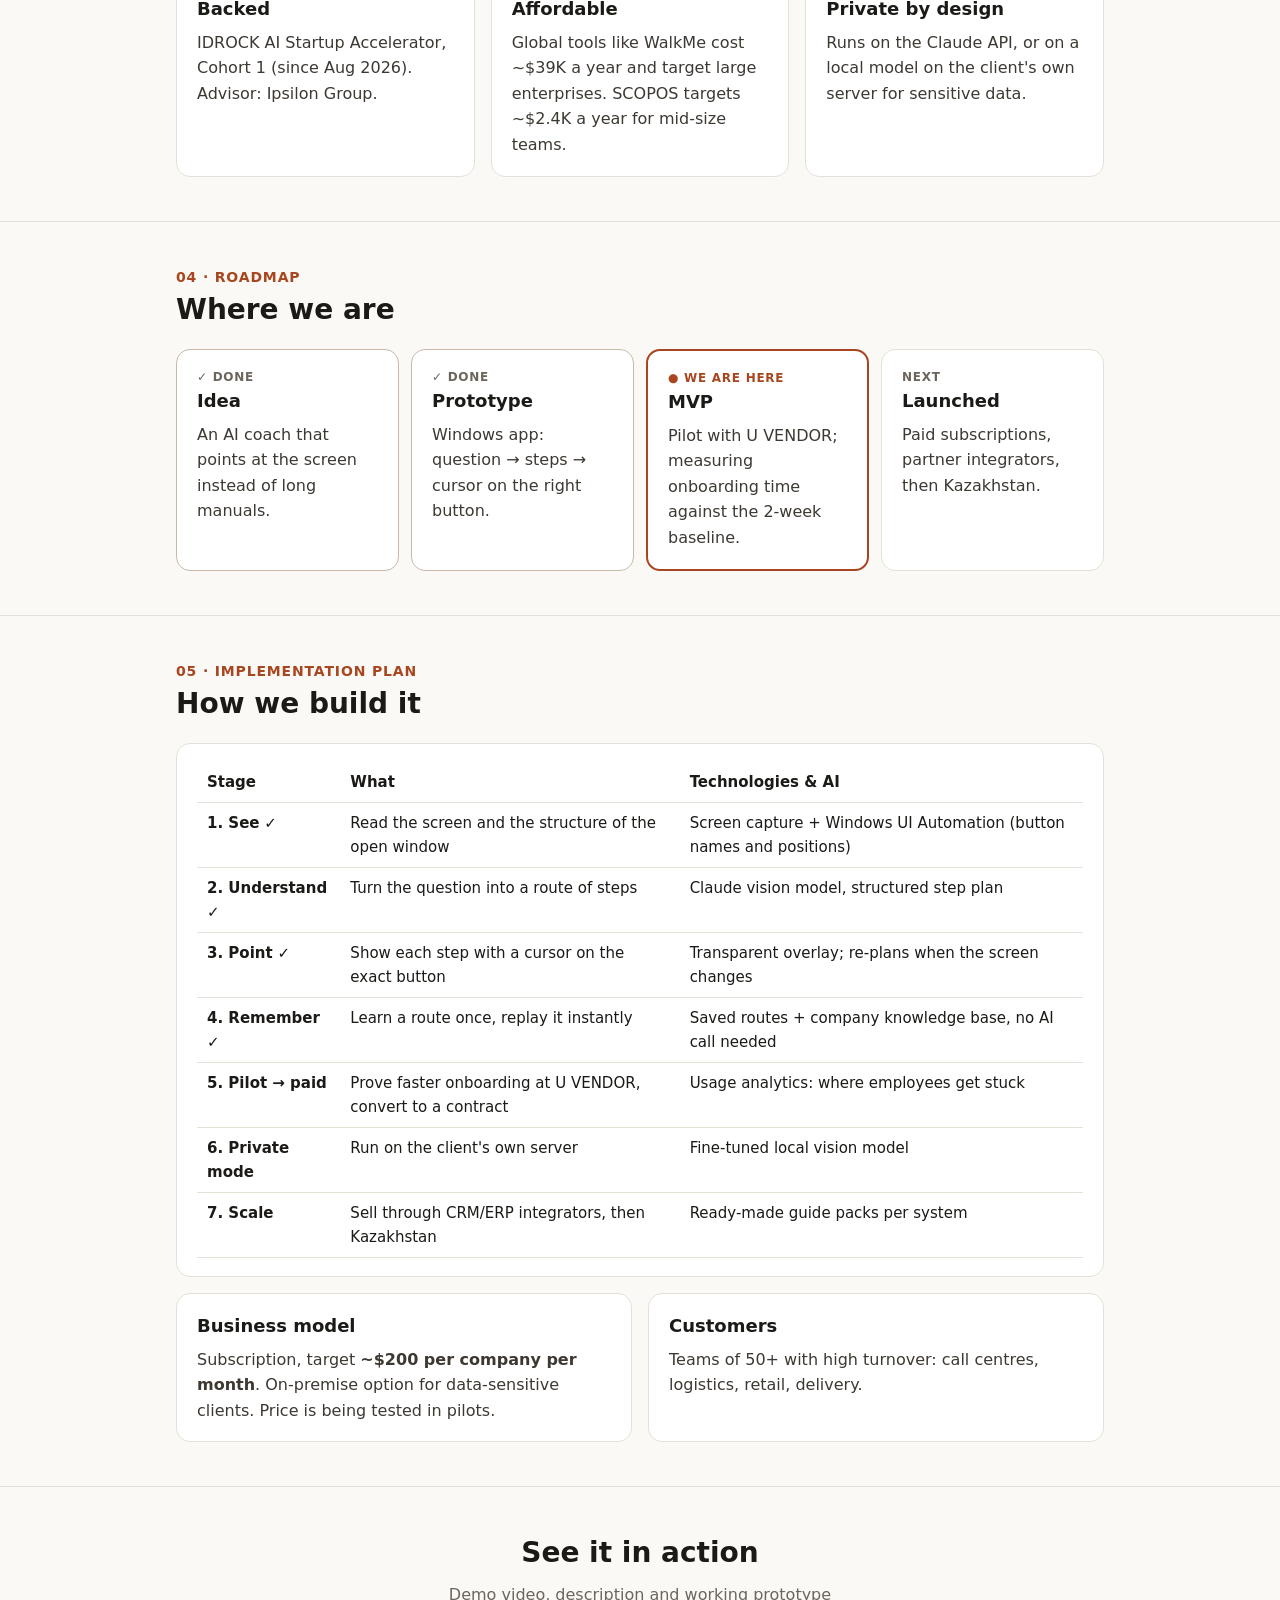
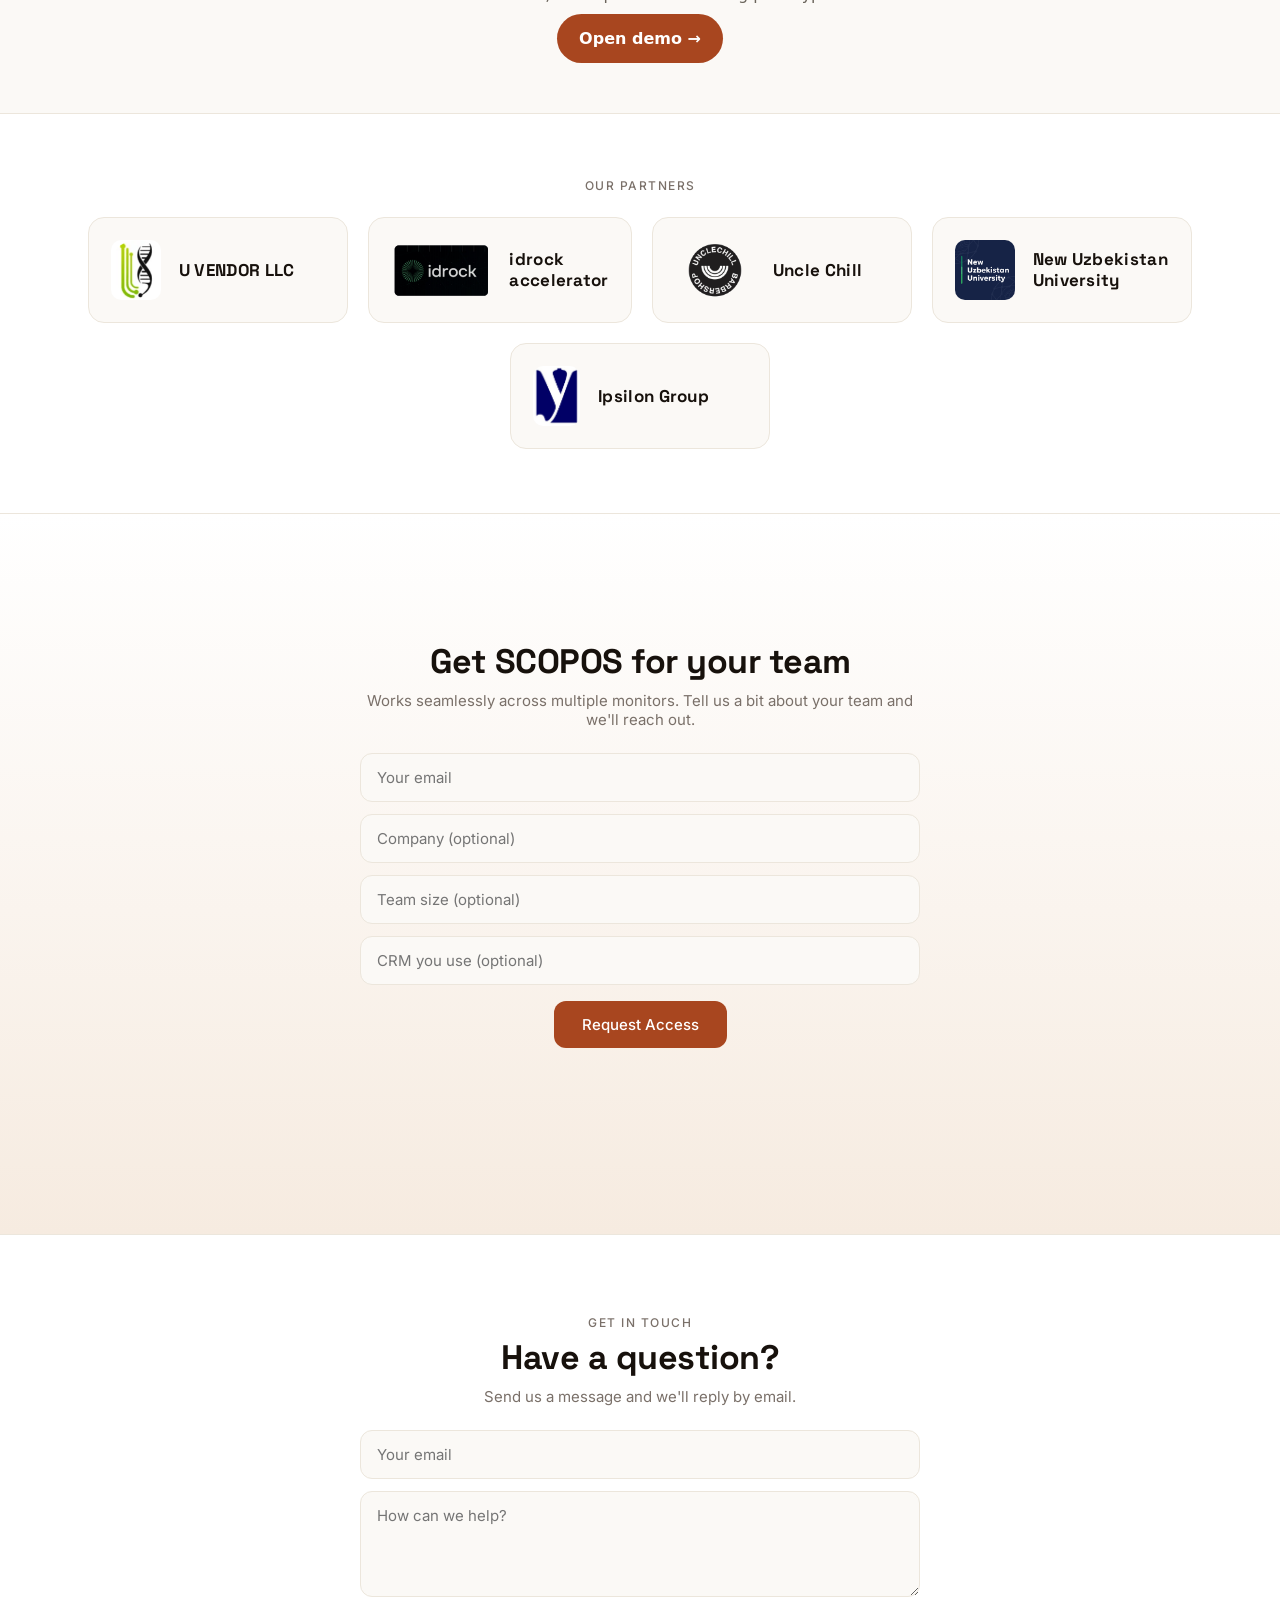
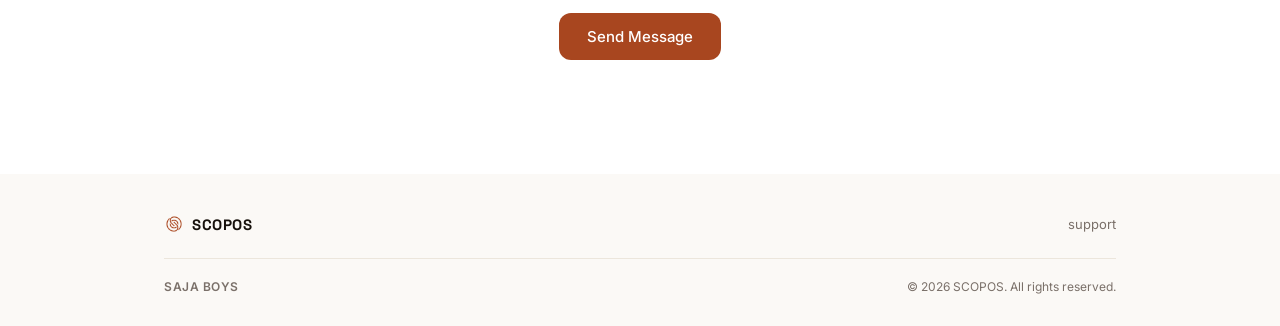
==== commit 4b6d841c: "Clean up Pitch Day sections: real team, traction, business model; drop internal details Co-Authored-" ====
--- a/index.html
+++ b/index.html
@@ -836,7 +836,7 @@
     <div class="feature-row reverse">
       <div class="feature-text">
         <h3>🧠 Smart context & memory</h3>
-        <p>Auto-manages conversation memory to maintain continuity. Text-based chat powered by Claude Sonnet 4.6 with customizable reasoning depth and reply tone.</p>
+        <p>Ask follow-up questions about the step you are on. SCOPOS remembers the conversation and the routes your team uses most.</p>
       </div>
       <div class="feature-visual"><img src="assets/feature-4.webp" alt="Asking SCOPOS a question in your own words"></div>
     </div>
@@ -846,22 +846,22 @@
   <div id="pd">
 <section id="problem"><div class="w">
   <div class="n">01 · Problem → Solution</div>
-  <h2>New employees get lost in corporate software</h2>
+  <h2>New employees get lost in business software</h2>
   <div class="g2" style="margin-top:16px">
     <div class="c"><h3>❌ Problem</h3>
       <ul>
-        <li>CRM and ERP systems (1C, Bitrix24, amoCRM) have hundreds of menus and forms. A new worker opens the program and does not know where anything is.</li>
-        <li>Onboarding takes weeks; senior staff are constantly interrupted with the same "where do I click?" questions.</li>
-        <li>Written instructions and videos go out of date and don't match what the person actually sees on the screen.</li>
-        <li>Mistakes in documents and orders cost the company money.</li>
+        <li>CRM and ERP systems have hundreds of menus and forms. A new employee opens the program and doesn't know where anything is.</li>
+        <li>It takes about two weeks before a new CRM employee can work alone (measured at our pilot client).</li>
+        <li>Senior staff are constantly interrupted with the same "where do I click?" questions.</li>
+        <li>Manuals and training videos go out of date and don't match the real screen.</li>
       </ul>
     </div>
-    <div class="c"><h3>✅ Solution — SCOPOS</h3>
+    <div class="c"><h3>✅ Solution: SCOPOS</h3>
       <ul>
-        <li>The worker types a question: <i>"How do I create a sales invoice?"</i></li>
-        <li>SCOPOS reads the screen (screenshot + Windows UI Automation tree) and builds a step-by-step route.</li>
-        <li>A blue cursor flies to the exact button for each step; the next step appears when the screen changes.</li>
-        <li>It is a coach, not a bot: the person clicks themselves and learns the program. Works in Russian, Uzbek and English, across multiple monitors.</li>
+        <li>The employee asks in their own words: <i>"How do I create an invoice?"</i></li>
+        <li>SCOPOS reads the live screen and points the cursor at the next click, step by step.</li>
+        <li>It works on top of the company's existing system. Nothing needs to be re-implemented.</li>
+        <li>It's a coach, not a bot: the person clicks and learns. Russian, Uzbek and English.</li>
       </ul>
     </div>
   </div>
@@ -869,17 +869,28 @@
 
 <section id="team"><div class="w">
   <div class="n">02 · Team</div>
-  <h2>SAJA BOYS</h2>
-  <div class="g2" style="margin-top:16px">
-    <div class="c"><h3>Founder · Lead developer</h3>
-      <p>Product, desktop app architecture, AI pipeline, pilots with clients.</p>
-      <div class="chips"><span>TypeScript</span><span>Electron</span><span>React</span><span>C# / UI Automation</span><span>Claude API</span><span>Python</span></div>
-      <p style="margin-top:8px"><a href="https://github.com/sajaboy15" target="_blank" rel="noopener">github.com/sajaboy15</a></p>
-    </div>
-    <div class="c"><h3>Technologies we use</h3>
-      <div class="chips"><span>Electron + React + TypeScript</span><span>Windows UI Automation (native C# bridge)</span><span>Claude Sonnet vision</span><span>Prompt caching</span><span>Local knowledge base</span><span>Playbooks (learned routes)</span><span>Vercel</span><span>Python data tooling</span></div>
-      <p style="margin-top:8px">Links: <a href="https://github.com/sajaboy15/scopos" target="_blank" rel="noopener">source code</a> · <a href="../" target="_blank" rel="noopener">website</a></p>
-    </div>
+  <h2>Three technical co-founders</h2>
+  <div class="g3" style="margin-top:16px">
+    <div class="c"><h3>Sherzod Bobojonov</h3>
+      <p><b>Founder &amp; CEO</b></p>
+      <p style="margin-top:6px">Product manager and Python developer. Developer intern at U VENDOR, our pilot client.</p>
+      <div class="chips"><span>Product</span><span>Python</span><span>Sales</span></div>
+    </div>
+    <div class="c"><h3>Azamat Azamov</h3>
+      <p><b>Co-founder · Full-stack engineer</b></p>
+      <p style="margin-top:6px">Builds the Windows desktop app and the website.</p>
+      <div class="chips"><span>TypeScript</span><span>Electron</span><span>React</span><span>C#</span></div>
+    </div>
+    <div class="c"><h3>Shakhriyor Boltabayev</h3>
+      <p><b>Co-founder · AI engineer</b></p>
+      <p style="margin-top:6px">Owns the AI stack: screen understanding and step planning.</p>
+      <div class="chips"><span>LLMs</span><span>Computer vision</span><span>Python</span></div>
+    </div>
+  </div>
+  <div class="c" style="margin-top:16px">
+    <p><b>Technologies:</b></p>
+    <div class="chips"><span>Electron + React + TypeScript</span><span>Windows UI Automation</span><span>Claude vision API</span><span>Local LLM (on-premise option)</span><span>Python</span></div>
+    <p style="margin-top:10px"><b>Links:</b> <a href="https://github.com/sajaboy15/scopos" target="_blank" rel="noopener">GitHub (prototype)</a> · <a href="/demo">Demo</a></p>
   </div>
 </div></section>
 
@@ -887,12 +898,12 @@
   <div class="n">03 · Why us</div>
   <h2>Why our team can solve this</h2>
   <div class="g3" style="margin-top:16px">
-    <div class="c"><h3>We already built it</h3><p>A working Windows app (v1.5, 13+ iterations), not just an idea. Installer, onboarding tour, usage limits, history.</p></div>
-    <div class="c"><h3>Tested on real software</h3><p>Piloted on "1C: Accounting for Uzbekistan 3.0" with a real company. We mapped all 16 sections and 450+ menu items of 1C.</p></div>
-    <div class="c"><h3>Deep tech, measured</h3><p>Our native UI Automation bridge reads a screen 4–5× faster; learned routes replay in 0.4 s with zero AI calls. We measure every change.</p></div>
-    <div class="c"><h3>Local market</h3><p>We know how Uzbek companies work: 1C, Bitrix24, amoCRM, Russian/Uzbek interfaces, high staff turnover.</p></div>
-    <div class="c"><h3>Partners</h3><p>U Vendor LLC (pilot), idrock accelerator, Uncle Chill, New Uzbekistan University, Ipsilon Group.</p></div>
-    <div class="c"><h3>Competitive edge</h3><p>The closest competitor (HeyClicky, YC) is macOS-only and consumer-focused. SCOPOS is Windows-first and B2B.</p></div>
+    <div class="c"><h3>Already built</h3><p>A working Windows prototype that guides users with an on-screen cursor. Not just an idea.</p></div>
+    <div class="c"><h3>We know the pain first-hand</h3><p>Our CEO works at U VENDOR, our pilot client, where we measured the onboarding problem ourselves.</p></div>
+    <div class="c"><h3>Early traction</h3><p>Pilot with U VENDOR. 5-year contract with New Uzbekistan University. Signed agreement with Uncle Chill.</p></div>
+    <div class="c"><h3>Backed</h3><p>IDROCK AI Startup Accelerator, Cohort 1 (since Aug 2026). Advisor: Ipsilon Group.</p></div>
+    <div class="c"><h3>Affordable</h3><p>Global tools like WalkMe cost ~$39K a year and target large enterprises. SCOPOS targets ~$2.4K a year for mid-size teams.</p></div>
+    <div class="c"><h3>Private by design</h3><p>Runs on the Claude API, or on a local model on the client's own server for sensitive data.</p></div>
   </div>
 </div></section>
 
@@ -900,10 +911,10 @@
   <div class="n">04 · Roadmap</div>
   <h2>Where we are</h2>
   <div class="g4" style="margin-top:16px">
-    <div class="c stage done"><div class="s">✓ Done</div><h3>Idea</h3><p>Spring 2026: AI coach that points at the screen instead of long manuals.</p></div>
-    <div class="c stage done"><div class="s">✓ Done</div><h3>Prototype</h3><p>Aug 2026: screenshot → steps → cursor overlay on Windows.</p></div>
-    <div class="c stage now"><div class="s">● We are here</div><h3>MVP</h3><p>Sep–Oct 2026: v1.5 with UI Automation, playbooks, knowledge base; pilot with a real company in 1C.</p></div>
-    <div class="c stage"><div class="s">Next</div><h3>Launched</h3><p>Q1 2027: paid B2B plans, Bitrix24 &amp; amoCRM packs, admin dashboard, signed installer.</p></div>
+    <div class="c stage done"><div class="s">✓ Done</div><h3>Idea</h3><p>An AI coach that points at the screen instead of long manuals.</p></div>
+    <div class="c stage done"><div class="s">✓ Done</div><h3>Prototype</h3><p>Windows app: question → steps → cursor on the right button.</p></div>
+    <div class="c stage now"><div class="s">● We are here</div><h3>MVP</h3><p>Pilot with U VENDOR; measuring onboarding time against the 2-week baseline.</p></div>
+    <div class="c stage"><div class="s">Next</div><h3>Launched</h3><p>Paid subscriptions, partner integrators, then Kazakhstan.</p></div>
   </div>
 </div></section>
 
@@ -913,23 +924,26 @@
   <div class="c" style="margin-top:16px;overflow-x:auto">
     <table>
       <tr><th>Stage</th><th>What</th><th>Technologies &amp; AI</th></tr>
-      <tr><td><b>1. See</b> ✓</td><td>Capture the screen and read the window structure</td><td>Electron desktop capture, native C# Windows UI Automation bridge (element names, positions, roles)</td></tr>
-      <tr><td><b>2. Understand</b> ✓</td><td>Turn the question + screen into a route of steps</td><td>Claude Sonnet vision, one structured call per question, JSON schema, prompt caching (≈70% fewer tokens)</td></tr>
-      <tr><td><b>3. Point</b> ✓</td><td>Show each step with a cursor exactly on the control</td><td>Transparent overlay, UIA name search (17 ms), re-plan when the screen changes</td></tr>
-      <tr><td><b>4. Remember</b> ✓</td><td>Learn routes once, replay instantly</td><td>Playbooks with aliases, local knowledge base per company (regulations, 1C map)</td></tr>
-      <tr><td><b>5. Scale</b> — Q4 2026</td><td>Packs for Bitrix24, amoCRM; task planner from a job description</td><td>Data harvesting from UI trees, AI task decomposition</td></tr>
-      <tr><td><b>6. Own model</b> — 2027</td><td>Run on-premise for companies that can't send screens to the cloud</td><td>Fine-tuned local vision model (GUI-Owl / Qwen-VL, LoRA), distillation from Claude</td></tr>
-      <tr><td><b>7. Business</b> — 2027</td><td>B2B subscriptions, admin analytics: where employees get stuck</td><td>Backend + billing, usage telemetry, signed auto-updating installer</td></tr>
+      <tr><td><b>1. See</b> ✓</td><td>Read the screen and the structure of the open window</td><td>Screen capture + Windows UI Automation (button names and positions)</td></tr>
+      <tr><td><b>2. Understand</b> ✓</td><td>Turn the question into a route of steps</td><td>Claude vision model, structured step plan</td></tr>
+      <tr><td><b>3. Point</b> ✓</td><td>Show each step with a cursor on the exact button</td><td>Transparent overlay; re-plans when the screen changes</td></tr>
+      <tr><td><b>4. Remember</b> ✓</td><td>Learn a route once, replay it instantly</td><td>Saved routes + company knowledge base, no AI call needed</td></tr>
+      <tr><td><b>5. Pilot → paid</b></td><td>Prove faster onboarding at U VENDOR, convert to a contract</td><td>Usage analytics: where employees get stuck</td></tr>
+      <tr><td><b>6. Private mode</b></td><td>Run on the client's own server</td><td>Fine-tuned local vision model</td></tr>
+      <tr><td><b>7. Scale</b></td><td>Sell through CRM/ERP integrators, then Kazakhstan</td><td>Ready-made guide packs per system</td></tr>
     </table>
+  </div>
+  <div class="g2" style="margin-top:16px">
+    <div class="c"><h3>Business model</h3><p>Subscription, target <b>~$200 per company per month</b>. On-premise option for data-sensitive clients. Price is being tested in pilots.</p></div>
+    <div class="c"><h3>Customers</h3><p>Teams of 50+ with high turnover: call centres, logistics, retail, delivery.</p></div>
   </div>
 </div></section>
 
 <section><div class="w" style="text-align:center">
   <h2>See it in action</h2>
   <p style="color:var(--mut)">Demo video, description and working prototype</p>
-  <a class="big" href="/demo">Open /demo →</a>
+  <a class="big" href="/demo">Open demo →</a>
 </div></section>
-
 </div>
 
   <section class="partners">
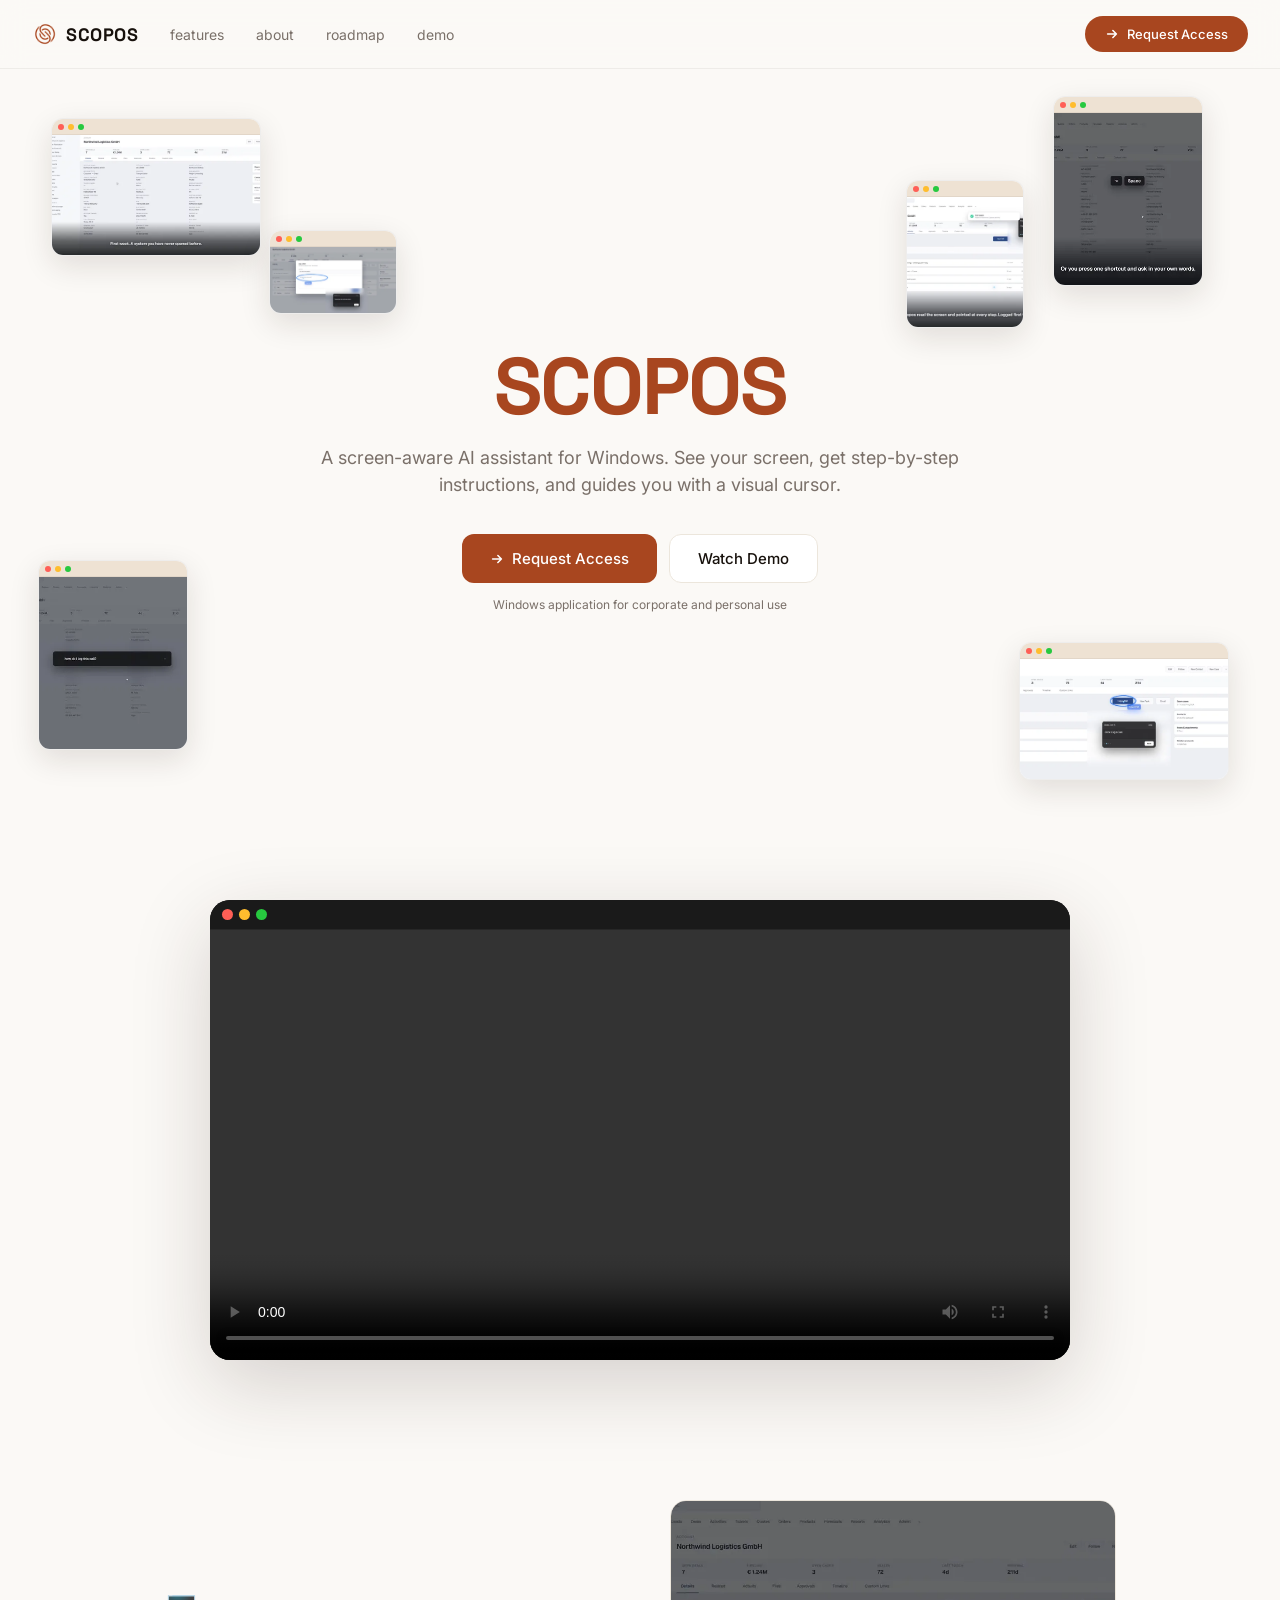
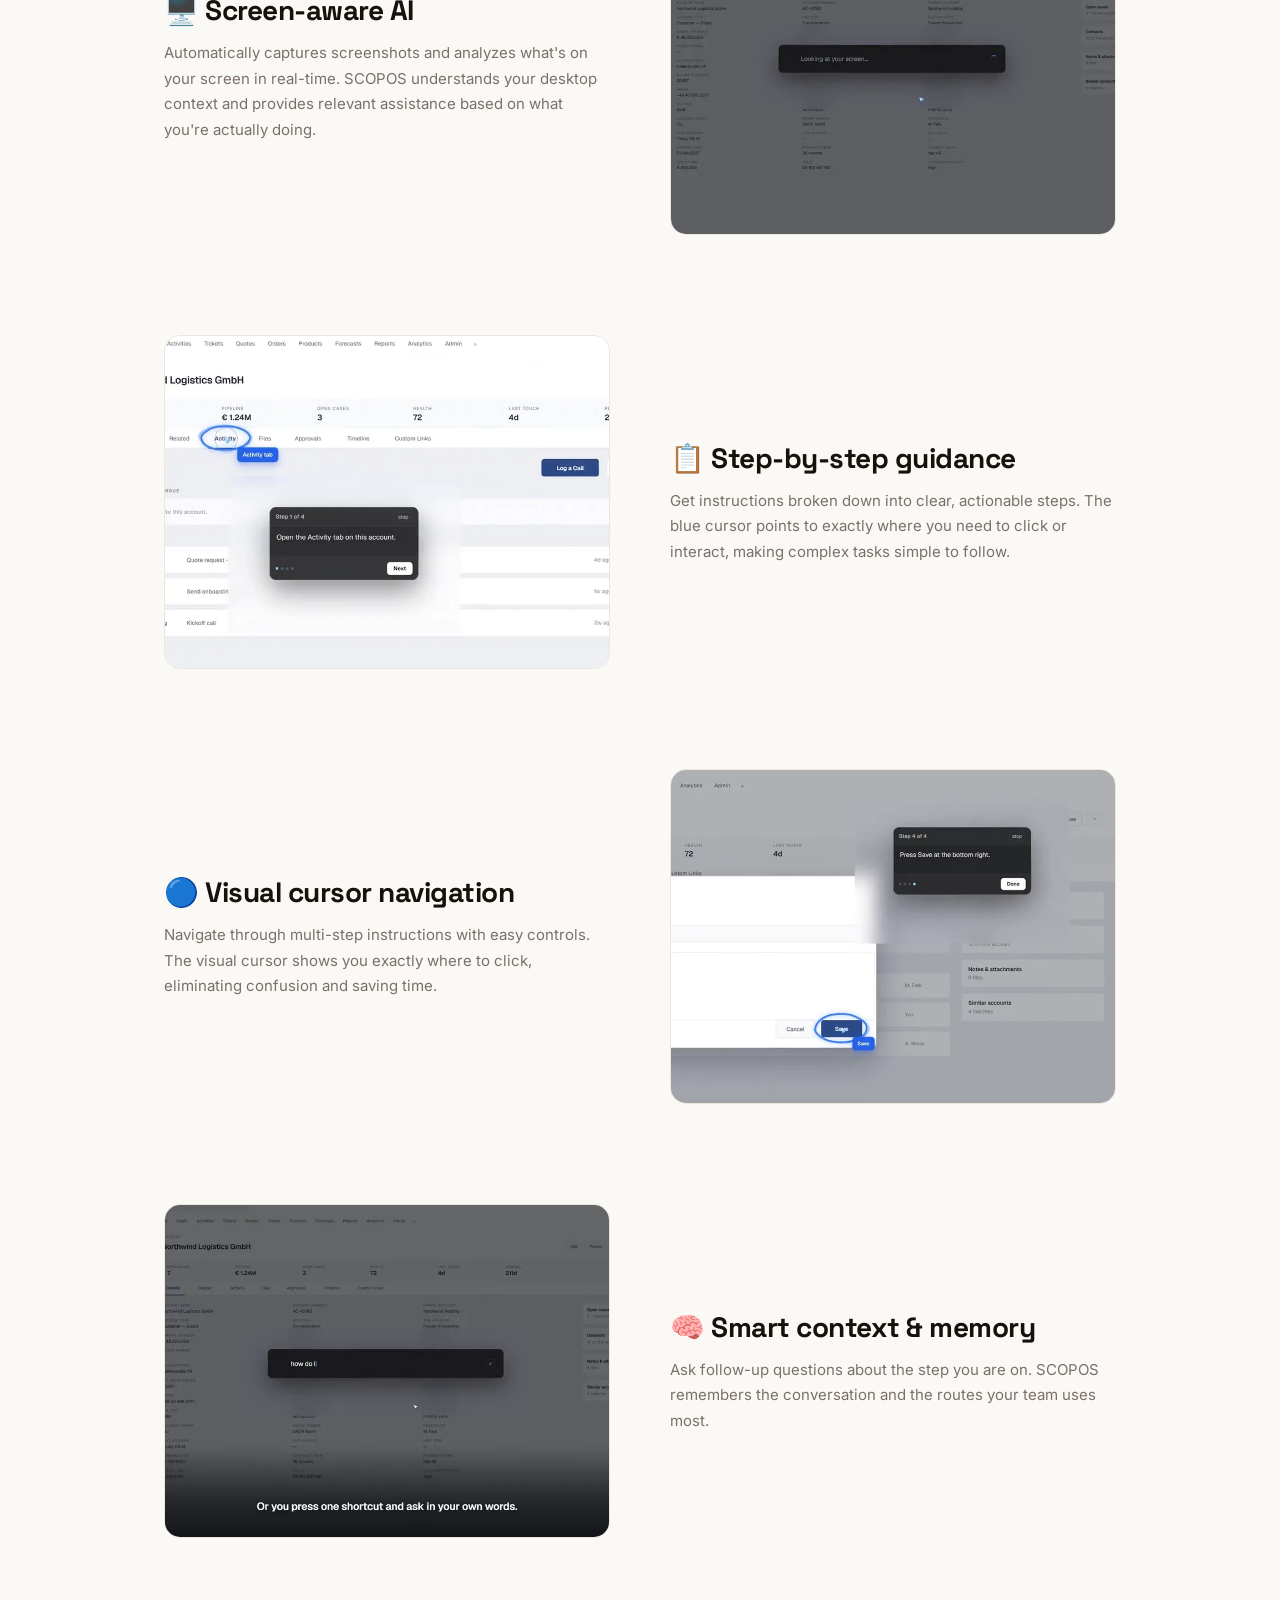
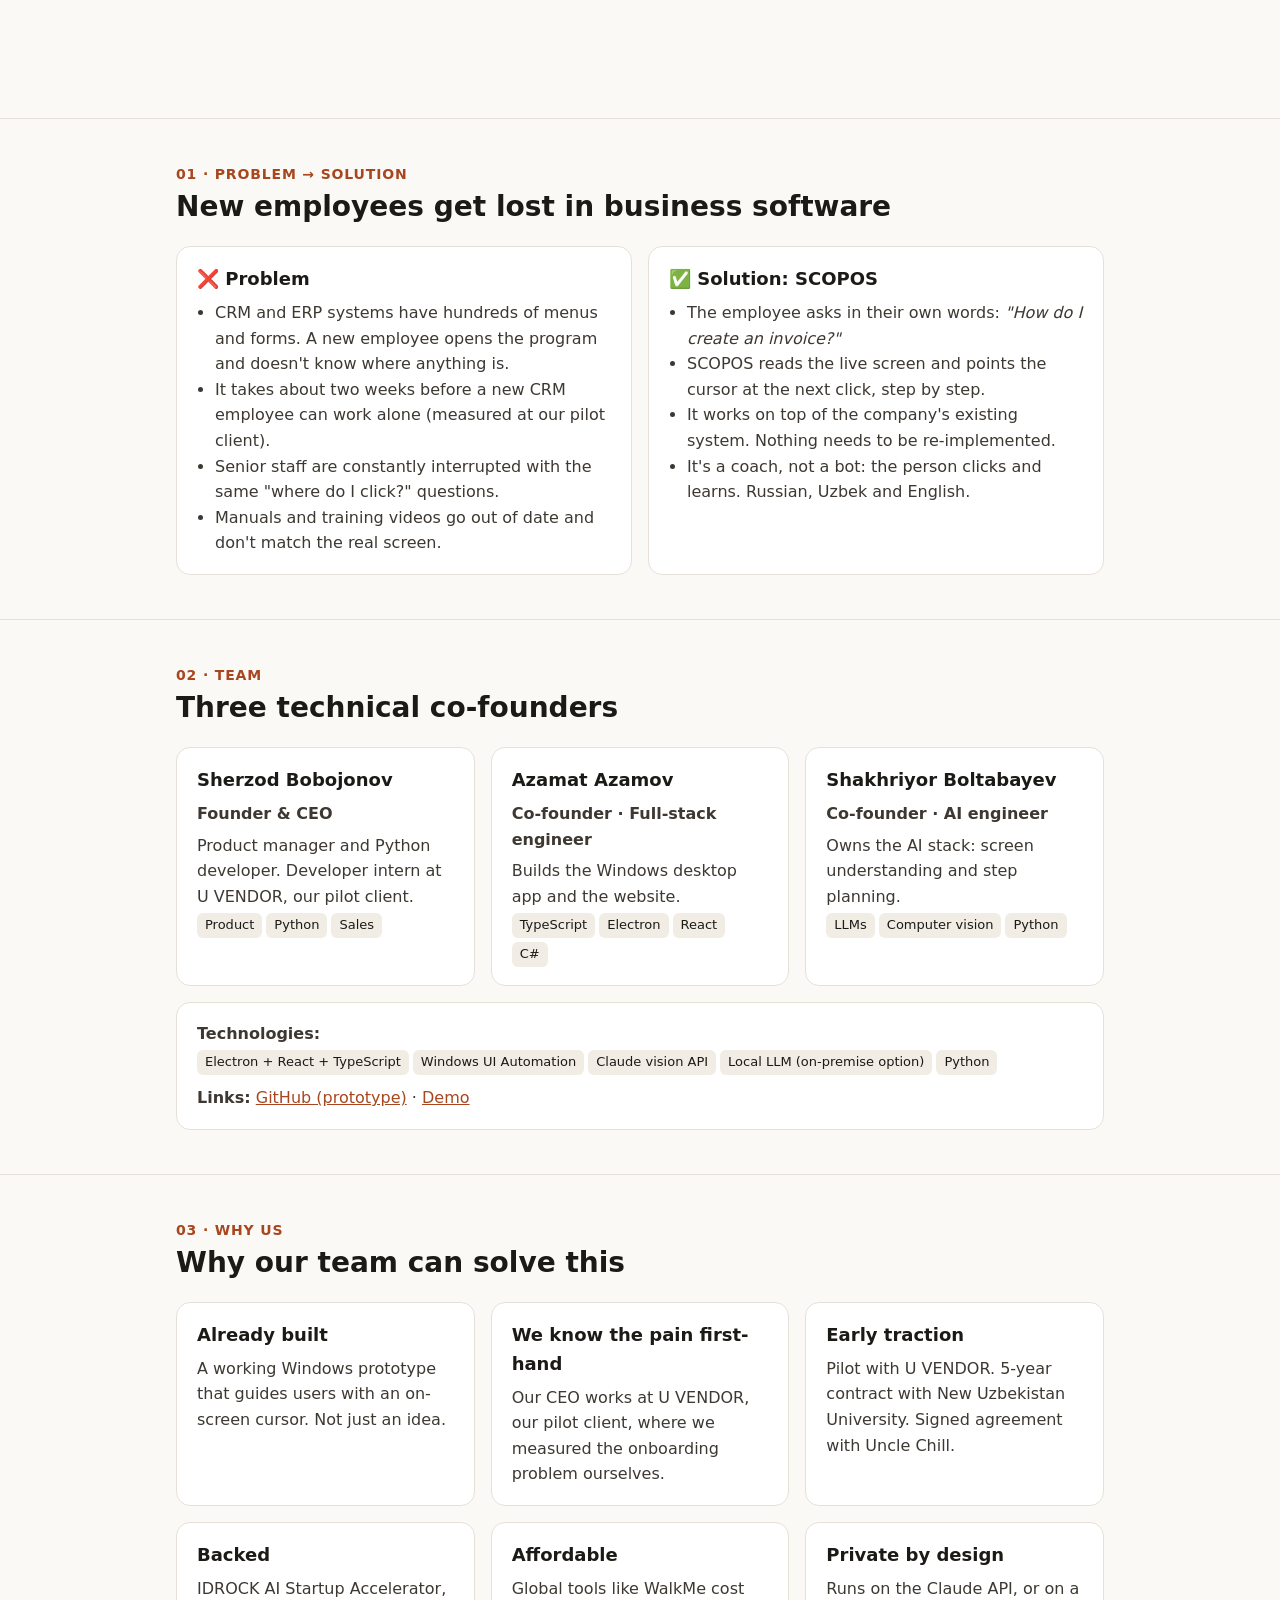
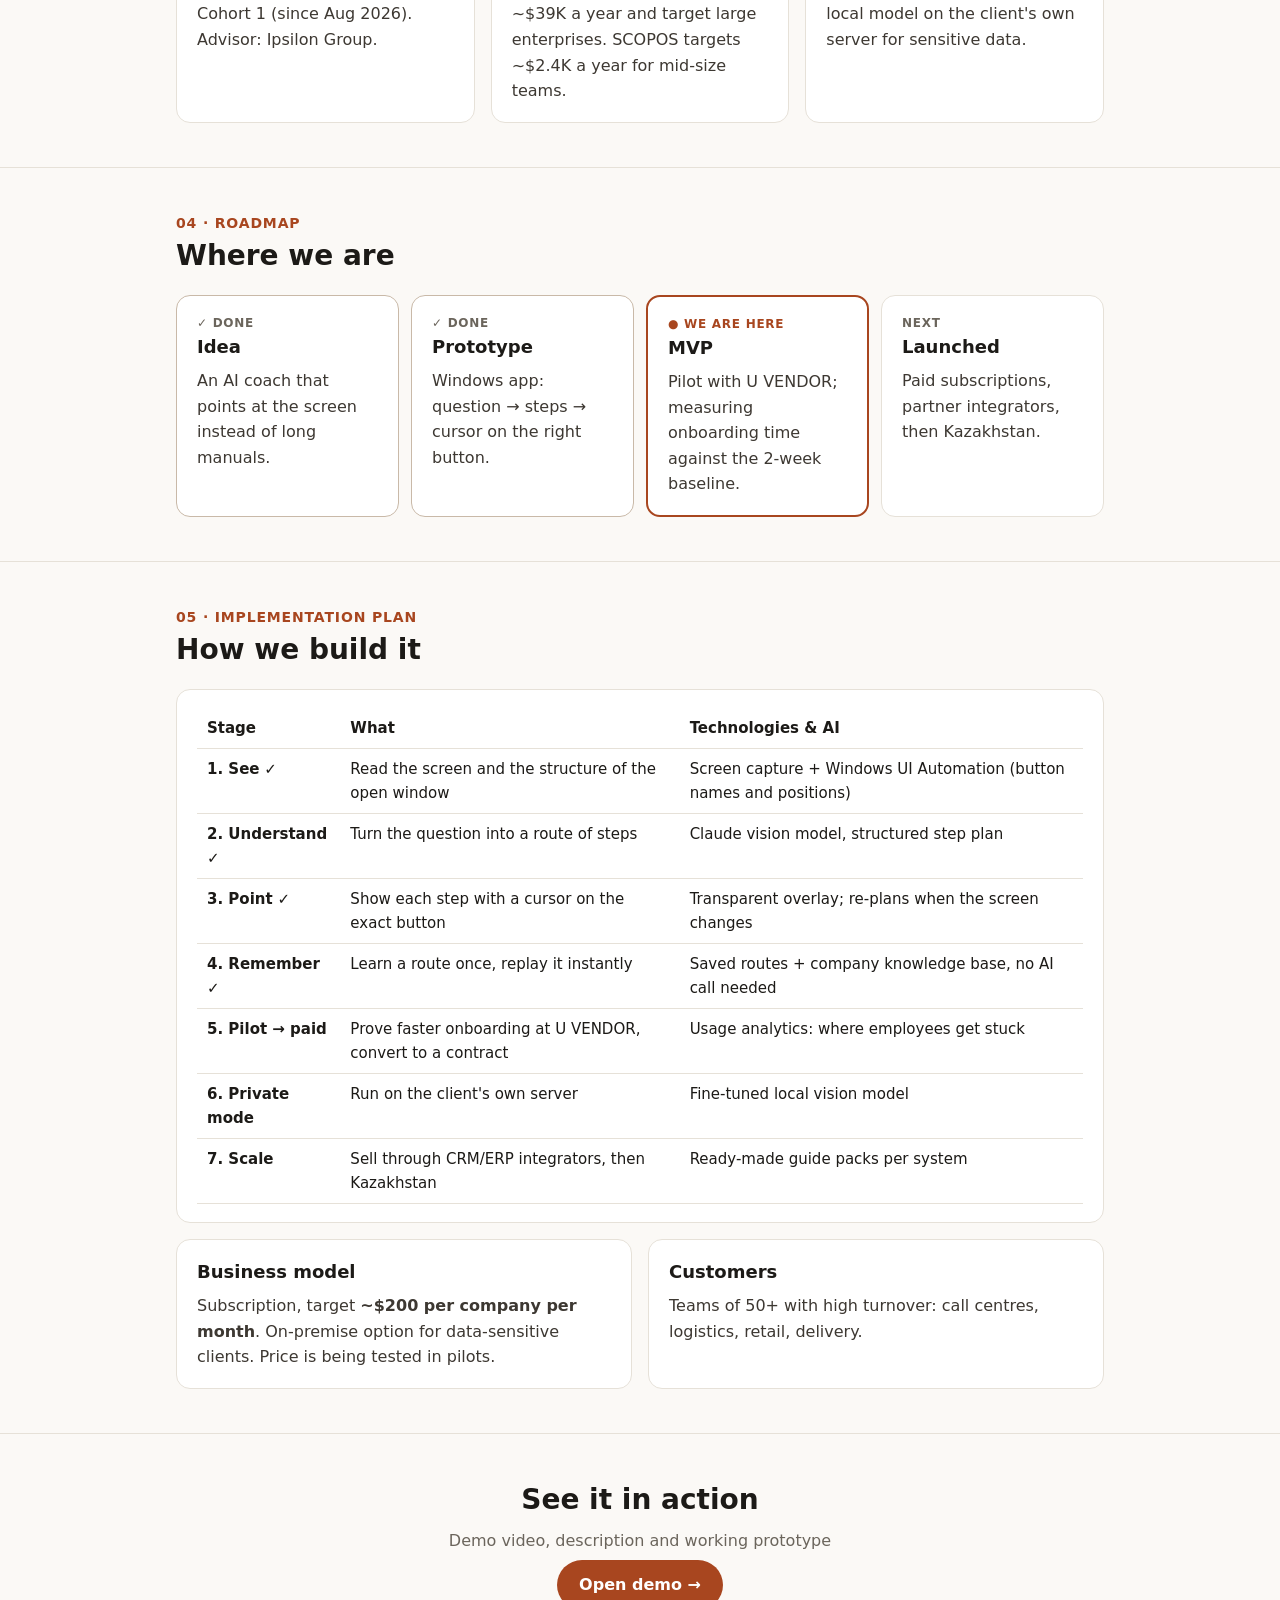
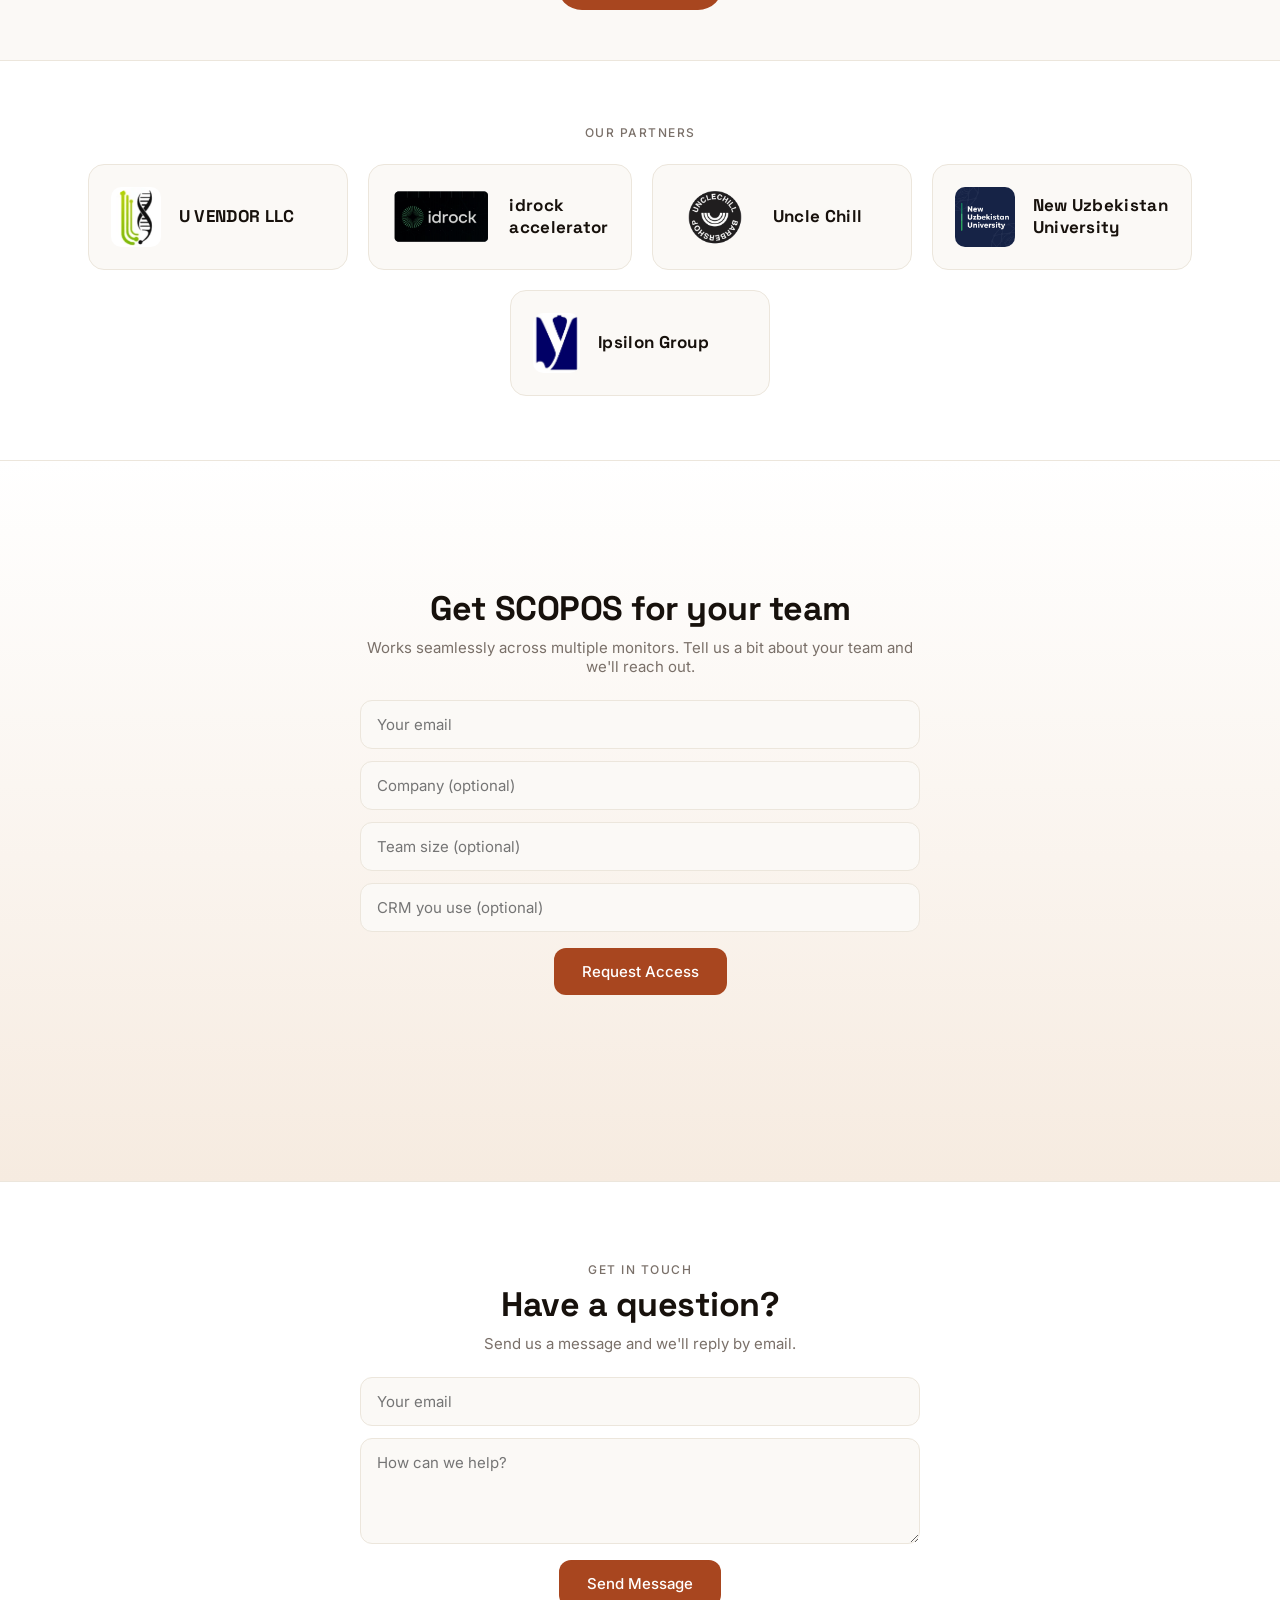
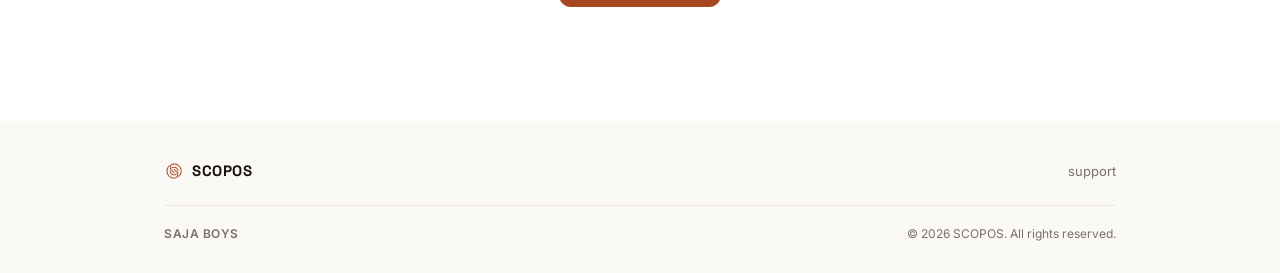
==== commit 9ce9a4c9: "Add 1:46 demo video to /demo and main page, describe it Co-Authored-By: Claude Opus 5.5 <noreply@ant" ====
--- a/index.html
+++ b/index.html
@@ -800,10 +800,7 @@
   <section class="demo-gif-section" id="demo">
     <div class="demo-gif-container">
       <div class="win-bar win-bar-lg"><span></span><span></span><span></span></div>
-      <video autoplay loop muted playsinline disableremoteplayback aria-label="SCOPOS product demo, looping">
-        <source src="assets/scopos-teaser.webm" type="video/webm">
-        <source src="assets/scopos-teaser.mp4" type="video/mp4">
-      </video>
+      <video controls playsinline preload="metadata" aria-label="SCOPOS product demo"><source src="assets/scopos-demo.mp4#t=0.5" type="video/mp4"></video>
     </div>
   </section>
 
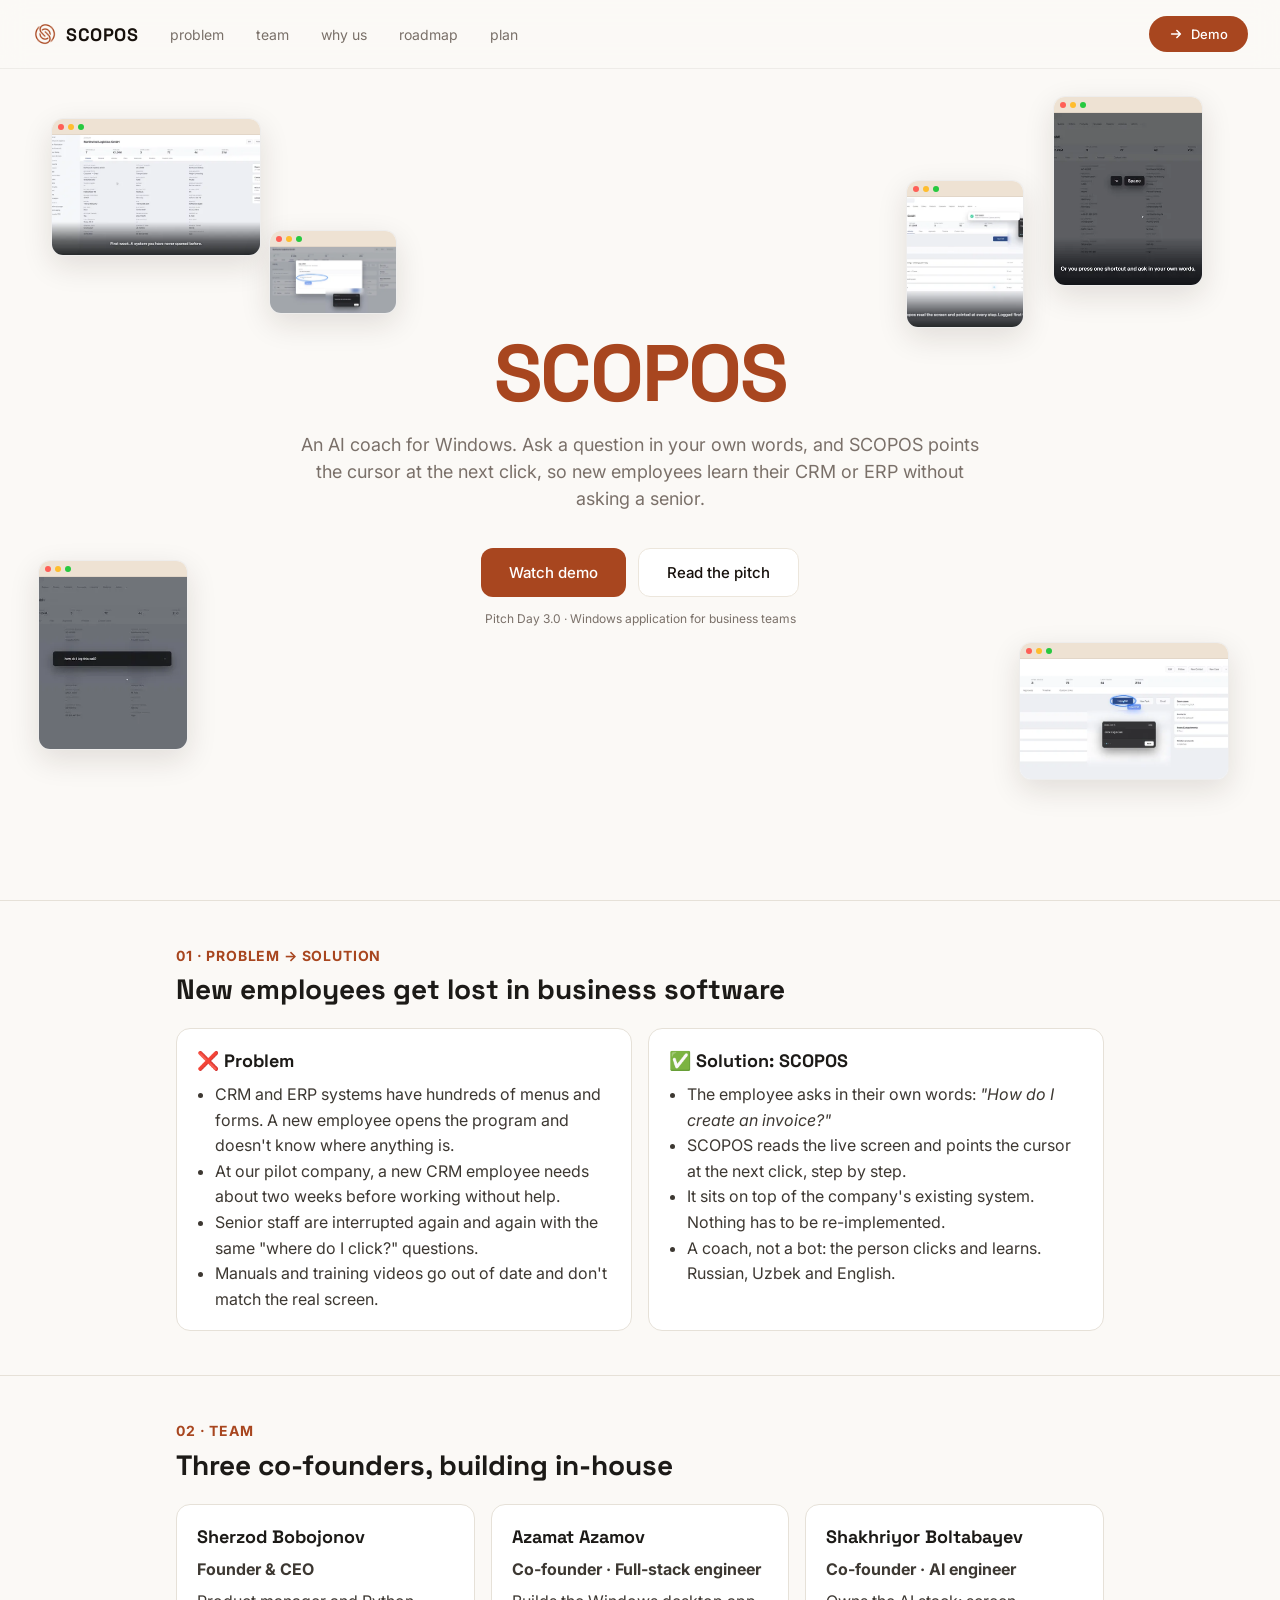
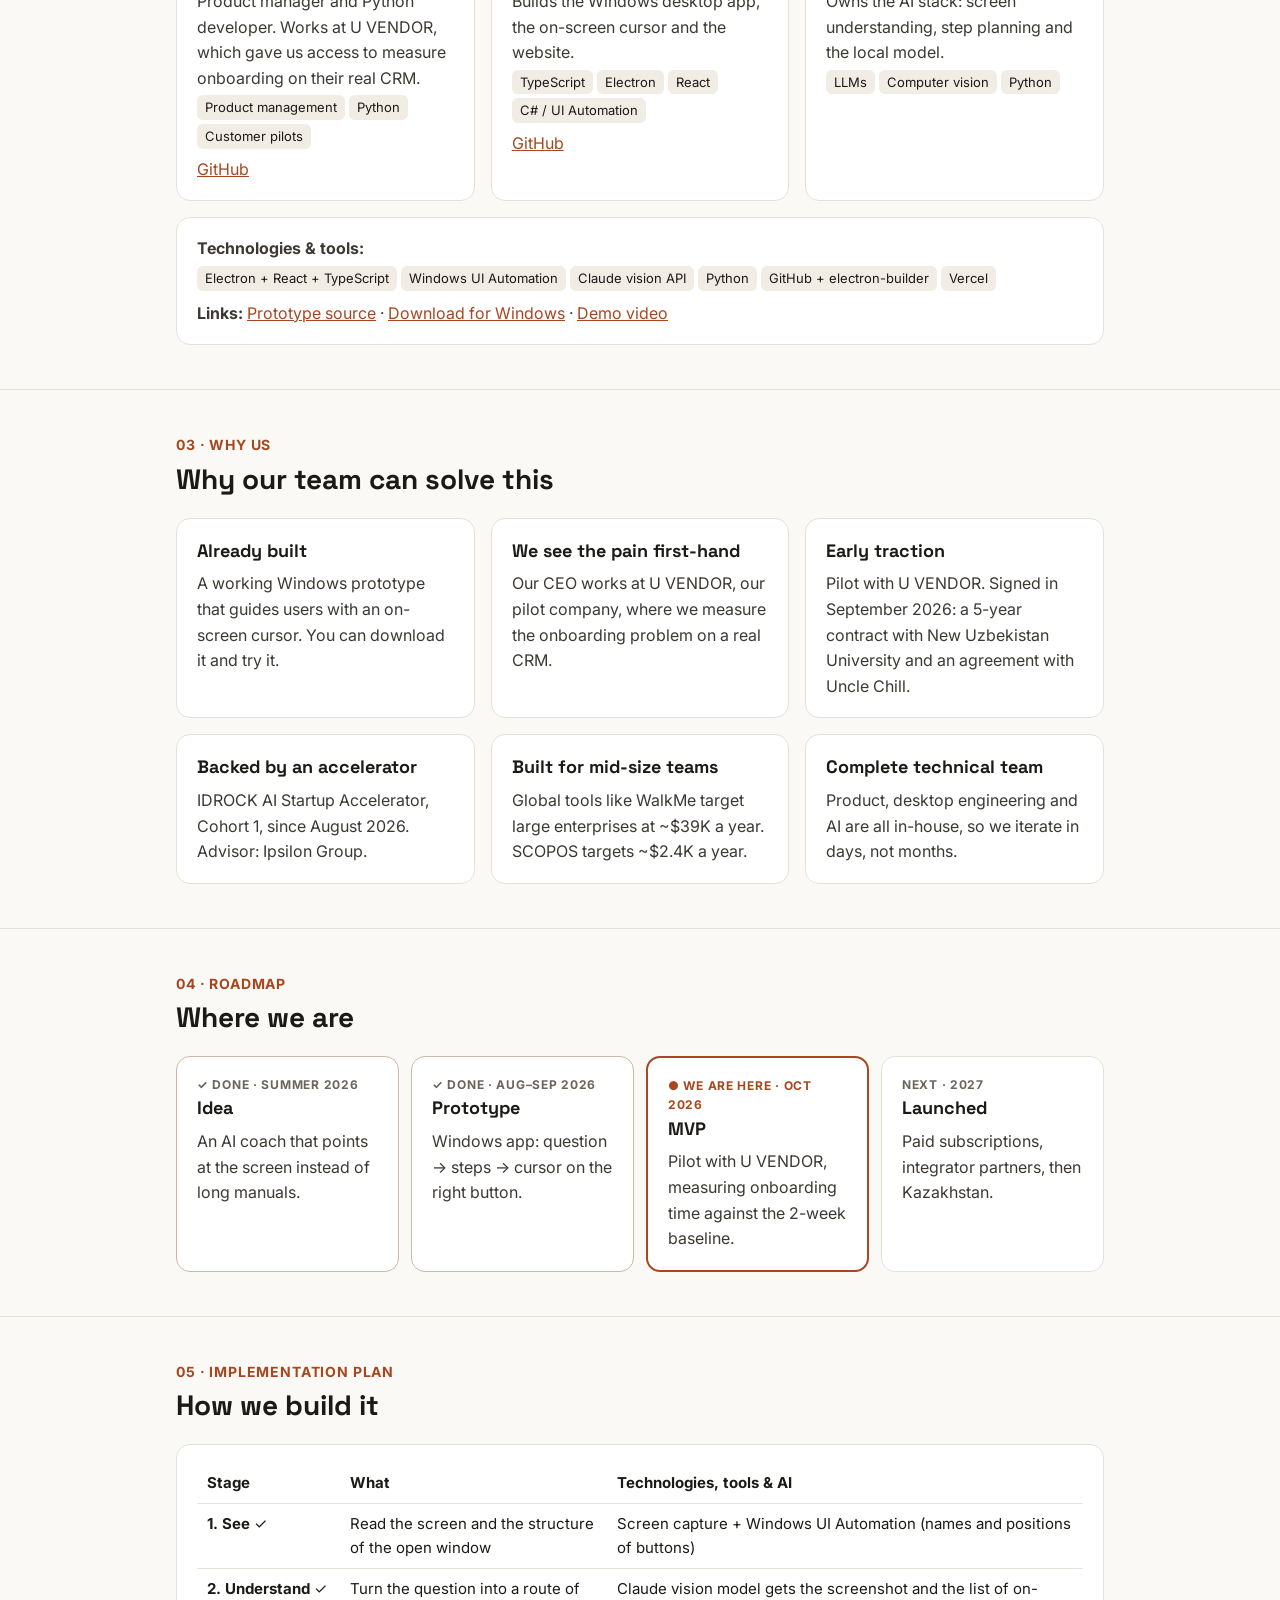
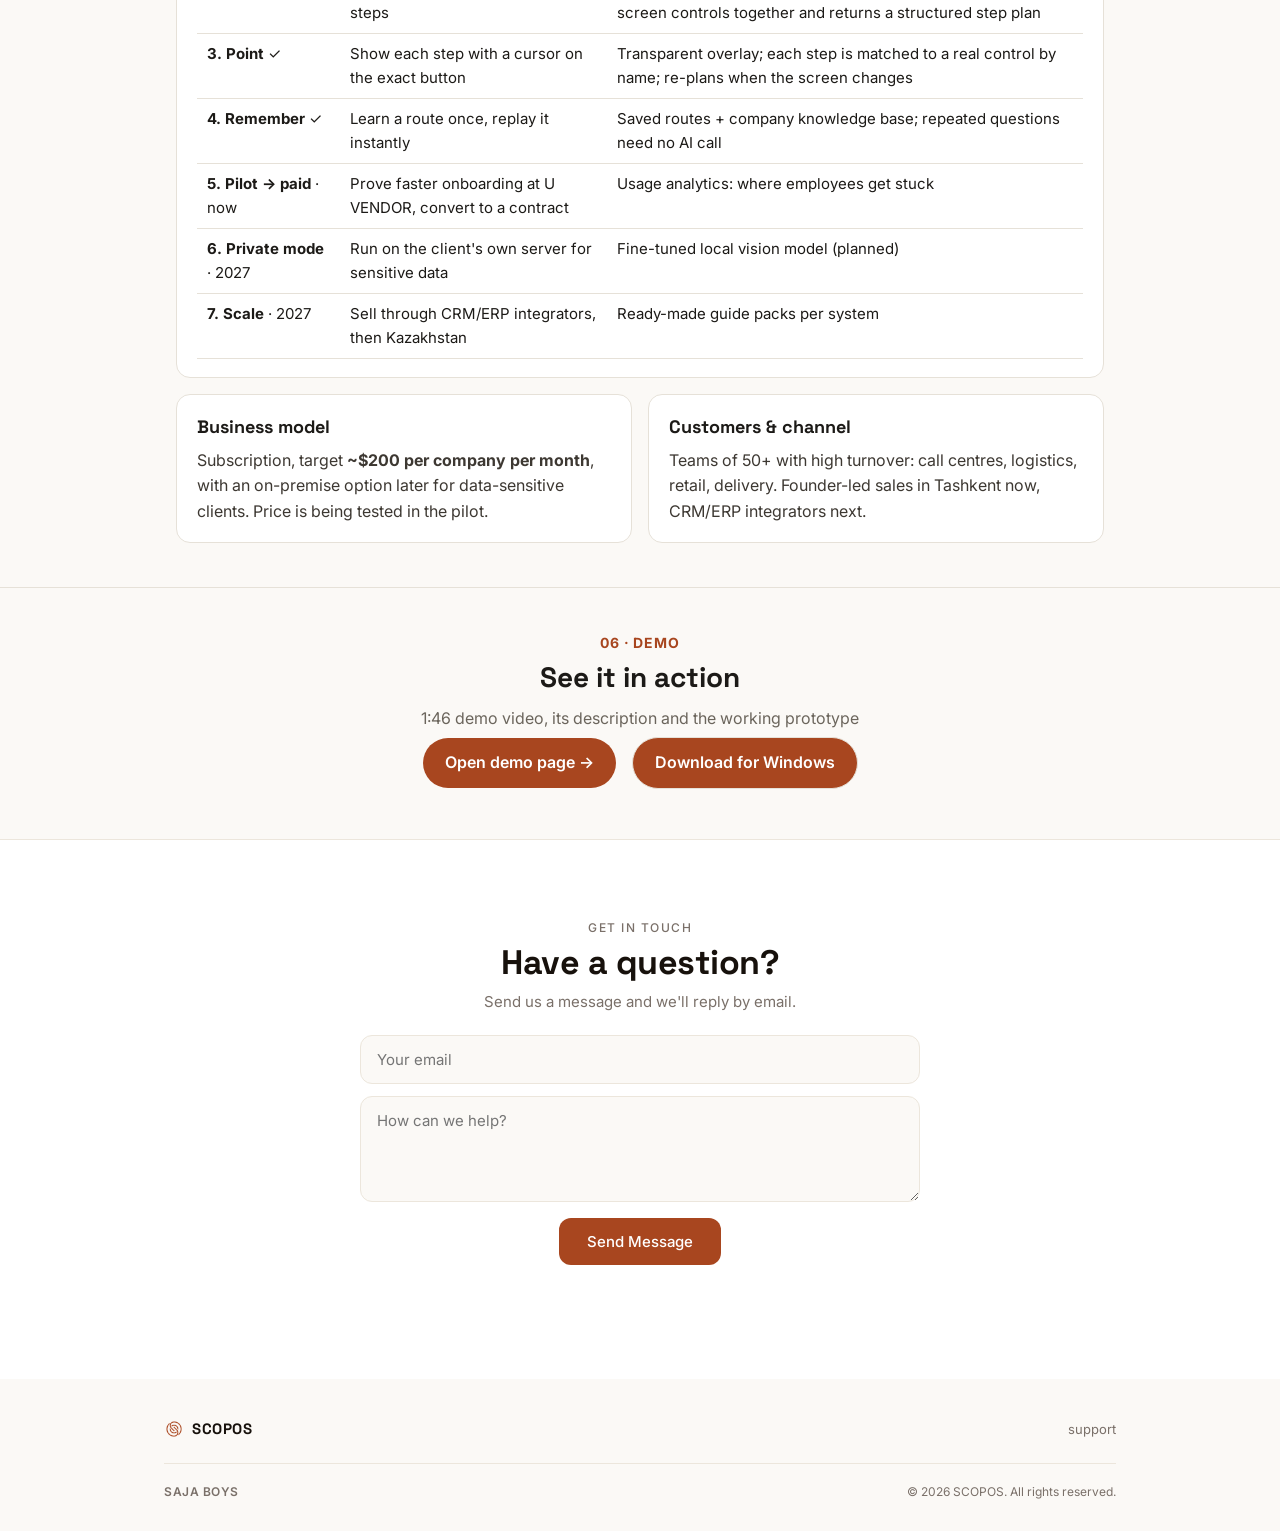
==== commit b9641964: "Tighten submission: nav by required sections, remove leftovers, team links, dates, download link, OG" ====
--- a/index.html
+++ b/index.html
@@ -4,7 +4,14 @@
   <meta charset="UTF-8">
   <meta name="viewport" content="width=device-width, initial-scale=1.0">
   <title>SCOPOS — Screen-Aware AI Assistant</title>
-  <link rel="icon" type="image/png" href="assets/icon.png">
+  <meta name="description" content="SCOPOS is an AI coach for Windows: ask a question and it points the cursor at the next click in your CRM or ERP. Pitch Day 3.0 submission.">
+  <meta property="og:title" content="SCOPOS — AI coach inside your work software">
+  <meta property="og:description" content="Ask in your own words, SCOPOS points at the exact button. Demo, team, roadmap.">
+  <meta property="og:image" content="https://scopus-website.vercel.app/assets/scatter_chat_panel.png">
+  <meta property="og:url" content="https://scopus-website.vercel.app/">
+  <meta property="og:type" content="website">
+  <meta name="twitter:card" content="summary_large_image">
+  <link rel="icon" type="image/png" href="/assets/icon.png">
   <link rel="preconnect" href="https://fonts.googleapis.com">
   <link rel="preconnect" href="https://fonts.gstatic.com" crossorigin>
   <link href="https://fonts.googleapis.com/css2?family=Space+Grotesk:wght@400;500;600;700&family=Inter:wght@400;500;600&display=swap" rel="stylesheet">
@@ -708,7 +715,10 @@
     }
   </style>
 <style>
-#pd{--bg:#f8f6f2;--fg:#1c1a17;--mut:#6b655c;--acc:#a8461f;--card:#fff;--line:#e6e1d8;color:var(--fg);font:16px/1.6 system-ui,-apple-system,Segoe UI,Roboto,sans-serif;text-align:left}
+#pd{--fg:#1c1a17;--mut:#6b655c;--acc:#a8461f;--card:#fff;--line:#e6e1d8;color:var(--fg);font:16px/1.6 'Inter',-apple-system,sans-serif;text-align:left}
+#pd h2,#pd h3{font-family:'Space Grotesk',sans-serif}
+section[id]{scroll-margin-top:80px}
+#pd .ghost{background:var(--card);color:var(--fg);border:1px solid var(--line)}
 #pd *{box-sizing:border-box}
 #pd a{color:var(--acc)}
 #pd .w{max-width:960px;margin:0 auto;padding:0 16px}
@@ -741,15 +751,16 @@
         <img src="assets/icon.png" alt="SCOPOS">
         SCOPOS
       </a>
-      <a href="#features" class="nav-link">features</a>
-      <a href="#problem" class="nav-link">about</a>
+      <a href="#problem" class="nav-link">problem</a>
+      <a href="#team" class="nav-link">team</a>
+      <a href="#why" class="nav-link">why us</a>
       <a href="#roadmap" class="nav-link">roadmap</a>
-      <a href="/demo" class="nav-link">demo</a>
+      <a href="#plan" class="nav-link">plan</a>
     </div>
     <div class="nav-right">
-      <a href="#request-access" class="nav-cta">
+      <a href="/demo" class="nav-cta">
         <svg width="14" height="14" viewBox="0 0 16 16" fill="none" stroke="currentColor" stroke-width="1.8" stroke-linecap="round" stroke-linejoin="round"><path d="M3 8h10M9 4l4 4-4 4"/></svg>
-        Request Access
+        Demo
       </a>
     </div>
   </nav>
@@ -784,62 +795,22 @@
 
     <div class="hero-content">
       <h1>SCOPOS</h1>
-      <p class="hero-sub">A screen-aware AI assistant for Windows. See your screen, get step-by-step instructions, and guides you with a visual cursor.</p>
+      <p class="hero-sub">An AI coach for Windows. Ask a question in your own words, and SCOPOS points the cursor at the next click, so new employees learn their CRM or ERP without asking a senior.</p>
       <div class="hero-buttons">
-        <a href="#request-access" class="btn-dark">
-          <svg width="14" height="14" viewBox="0 0 16 16" fill="none" stroke="currentColor" stroke-width="1.8" stroke-linecap="round" stroke-linejoin="round"><path d="M3 8h10M9 4l4 4-4 4"/></svg>
-          Request Access
-        </a>
-        <a href="#demo" class="btn-outline">Watch Demo</a>
+        <a href="/demo" class="btn-dark">Watch demo</a>
+        <a href="#problem" class="btn-outline">Read the pitch</a>
       </div>
-      <p class="hero-note">Windows application for corporate and personal use</p>
+      <p class="hero-note">Pitch Day 3.0 · Windows application for business teams</p>
     </div>
   </section>
 
-  <!-- Demo Loop -->
-  <section class="demo-gif-section" id="demo">
-    <div class="demo-gif-container">
-      <div class="win-bar win-bar-lg"><span></span><span></span><span></span></div>
-      <video controls playsinline preload="metadata" aria-label="SCOPOS product demo"><source src="assets/scopos-demo.mp4#t=0.5" type="video/mp4"></video>
-    </div>
-  </section>
-
-  <!-- Features -->
-  <section class="features" id="features">
-    <div class="feature-row">
-      <div class="feature-text">
-        <h3>🖥️ Screen-aware AI</h3>
-        <p>Automatically captures screenshots and analyzes what's on your screen in real-time. SCOPOS understands your desktop context and provides relevant assistance based on what you're actually doing.</p>
-      </div>
-      <div class="feature-visual"><img src="assets/feature-1.webp" alt="SCOPOS analyzing what's on screen in real-time"></div>
-    </div>
-
-    <div class="feature-row reverse">
-      <div class="feature-text">
-        <h3>📋 Step-by-step guidance</h3>
-        <p>Get instructions broken down into clear, actionable steps. The blue cursor points to exactly where you need to click or interact, making complex tasks simple to follow.</p>
-      </div>
-      <div class="feature-visual"><img src="assets/feature-2.webp" alt="SCOPOS step-by-step guide pointing to the Activity tab"></div>
-    </div>
-
-    <div class="feature-row">
-      <div class="feature-text">
-        <h3>🔵 Visual cursor navigation</h3>
-        <p>Navigate through multi-step instructions with easy controls. The visual cursor shows you exactly where to click, eliminating confusion and saving time.</p>
-      </div>
-      <div class="feature-visual"><img src="assets/feature-3.webp" alt="SCOPOS visual cursor pointing to the Save button"></div>
-    </div>
-
-    <div class="feature-row reverse">
-      <div class="feature-text">
-        <h3>🧠 Smart context & memory</h3>
-        <p>Ask follow-up questions about the step you are on. SCOPOS remembers the conversation and the routes your team uses most.</p>
-      </div>
-      <div class="feature-visual"><img src="assets/feature-4.webp" alt="Asking SCOPOS a question in your own words"></div>
-    </div>
-  </section>
-
-  <!-- Partners -->
+  
+  
+
+  
+  
+
+  
   <div id="pd">
 <section id="problem"><div class="w">
   <div class="n">01 · Problem → Solution</div>
@@ -848,8 +819,8 @@
     <div class="c"><h3>❌ Problem</h3>
       <ul>
         <li>CRM and ERP systems have hundreds of menus and forms. A new employee opens the program and doesn't know where anything is.</li>
-        <li>It takes about two weeks before a new CRM employee can work alone (measured at our pilot client).</li>
-        <li>Senior staff are constantly interrupted with the same "where do I click?" questions.</li>
+        <li>At our pilot company, a new CRM employee needs about two weeks before working without help.</li>
+        <li>Senior staff are interrupted again and again with the same "where do I click?" questions.</li>
         <li>Manuals and training videos go out of date and don't match the real screen.</li>
       </ul>
     </div>
@@ -857,8 +828,8 @@
       <ul>
         <li>The employee asks in their own words: <i>"How do I create an invoice?"</i></li>
         <li>SCOPOS reads the live screen and points the cursor at the next click, step by step.</li>
-        <li>It works on top of the company's existing system. Nothing needs to be re-implemented.</li>
-        <li>It's a coach, not a bot: the person clicks and learns. Russian, Uzbek and English.</li>
+        <li>It sits on top of the company's existing system. Nothing has to be re-implemented.</li>
+        <li>A coach, not a bot: the person clicks and learns. Russian, Uzbek and English.</li>
       </ul>
     </div>
   </div>
@@ -866,28 +837,30 @@
 
 <section id="team"><div class="w">
   <div class="n">02 · Team</div>
-  <h2>Three technical co-founders</h2>
+  <h2>Three co-founders, building in-house</h2>
   <div class="g3" style="margin-top:16px">
     <div class="c"><h3>Sherzod Bobojonov</h3>
       <p><b>Founder &amp; CEO</b></p>
-      <p style="margin-top:6px">Product manager and Python developer. Developer intern at U VENDOR, our pilot client.</p>
-      <div class="chips"><span>Product</span><span>Python</span><span>Sales</span></div>
+      <p style="margin-top:6px">Product manager and Python developer. Works at U VENDOR, which gave us access to measure onboarding on their real CRM.</p>
+      <div class="chips"><span>Product management</span><span>Python</span><span>Customer pilots</span></div>
+      <p style="margin-top:8px"><a href="https://github.com/SherzodALTUIT26" target="_blank" rel="noopener">GitHub</a></p>
     </div>
     <div class="c"><h3>Azamat Azamov</h3>
       <p><b>Co-founder · Full-stack engineer</b></p>
-      <p style="margin-top:6px">Builds the Windows desktop app and the website.</p>
-      <div class="chips"><span>TypeScript</span><span>Electron</span><span>React</span><span>C#</span></div>
+      <p style="margin-top:6px">Builds the Windows desktop app, the on-screen cursor and the website.</p>
+      <div class="chips"><span>TypeScript</span><span>Electron</span><span>React</span><span>C# / UI Automation</span></div>
+      <p style="margin-top:8px"><a href="https://github.com/sajaboy15" target="_blank" rel="noopener">GitHub</a></p>
     </div>
     <div class="c"><h3>Shakhriyor Boltabayev</h3>
       <p><b>Co-founder · AI engineer</b></p>
-      <p style="margin-top:6px">Owns the AI stack: screen understanding and step planning.</p>
+      <p style="margin-top:6px">Owns the AI stack: screen understanding, step planning and the local model.</p>
       <div class="chips"><span>LLMs</span><span>Computer vision</span><span>Python</span></div>
     </div>
   </div>
   <div class="c" style="margin-top:16px">
-    <p><b>Technologies:</b></p>
-    <div class="chips"><span>Electron + React + TypeScript</span><span>Windows UI Automation</span><span>Claude vision API</span><span>Local LLM (on-premise option)</span><span>Python</span></div>
-    <p style="margin-top:10px"><b>Links:</b> <a href="https://github.com/sajaboy15/scopos" target="_blank" rel="noopener">GitHub (prototype)</a> · <a href="/demo">Demo</a></p>
+    <p><b>Technologies &amp; tools:</b></p>
+    <div class="chips"><span>Electron + React + TypeScript</span><span>Windows UI Automation</span><span>Claude vision API</span><span>Python</span><span>GitHub + electron-builder</span><span>Vercel</span></div>
+    <p style="margin-top:10px"><b>Links:</b> <a href="https://github.com/sajaboy15/scopos" target="_blank" rel="noopener">Prototype source</a> · <a href="https://github.com/sajaboy15/scopos/releases/latest" target="_blank" rel="noopener">Download for Windows</a> · <a href="/demo">Demo video</a></p>
   </div>
 </div></section>
 
@@ -895,12 +868,12 @@
   <div class="n">03 · Why us</div>
   <h2>Why our team can solve this</h2>
   <div class="g3" style="margin-top:16px">
-    <div class="c"><h3>Already built</h3><p>A working Windows prototype that guides users with an on-screen cursor. Not just an idea.</p></div>
-    <div class="c"><h3>We know the pain first-hand</h3><p>Our CEO works at U VENDOR, our pilot client, where we measured the onboarding problem ourselves.</p></div>
-    <div class="c"><h3>Early traction</h3><p>Pilot with U VENDOR. 5-year contract with New Uzbekistan University. Signed agreement with Uncle Chill.</p></div>
-    <div class="c"><h3>Backed</h3><p>IDROCK AI Startup Accelerator, Cohort 1 (since Aug 2026). Advisor: Ipsilon Group.</p></div>
-    <div class="c"><h3>Affordable</h3><p>Global tools like WalkMe cost ~$39K a year and target large enterprises. SCOPOS targets ~$2.4K a year for mid-size teams.</p></div>
-    <div class="c"><h3>Private by design</h3><p>Runs on the Claude API, or on a local model on the client's own server for sensitive data.</p></div>
+    <div class="c"><h3>Already built</h3><p>A working Windows prototype that guides users with an on-screen cursor. You can download it and try it.</p></div>
+    <div class="c"><h3>We see the pain first-hand</h3><p>Our CEO works at U VENDOR, our pilot company, where we measure the onboarding problem on a real CRM.</p></div>
+    <div class="c"><h3>Early traction</h3><p>Pilot with U VENDOR. Signed in September 2026: a 5-year contract with New Uzbekistan University and an agreement with Uncle Chill.</p></div>
+    <div class="c"><h3>Backed by an accelerator</h3><p>IDROCK AI Startup Accelerator, Cohort 1, since August 2026. Advisor: Ipsilon Group.</p></div>
+    <div class="c"><h3>Built for mid-size teams</h3><p>Global tools like WalkMe target large enterprises at ~$39K a year. SCOPOS targets ~$2.4K a year.</p></div>
+    <div class="c"><h3>Complete technical team</h3><p>Product, desktop engineering and AI are all in-house, so we iterate in days, not months.</p></div>
   </div>
 </div></section>
 
@@ -908,10 +881,10 @@
   <div class="n">04 · Roadmap</div>
   <h2>Where we are</h2>
   <div class="g4" style="margin-top:16px">
-    <div class="c stage done"><div class="s">✓ Done</div><h3>Idea</h3><p>An AI coach that points at the screen instead of long manuals.</p></div>
-    <div class="c stage done"><div class="s">✓ Done</div><h3>Prototype</h3><p>Windows app: question → steps → cursor on the right button.</p></div>
-    <div class="c stage now"><div class="s">● We are here</div><h3>MVP</h3><p>Pilot with U VENDOR; measuring onboarding time against the 2-week baseline.</p></div>
-    <div class="c stage"><div class="s">Next</div><h3>Launched</h3><p>Paid subscriptions, partner integrators, then Kazakhstan.</p></div>
+    <div class="c stage done"><div class="s">✓ Done · Summer 2026</div><h3>Idea</h3><p>An AI coach that points at the screen instead of long manuals.</p></div>
+    <div class="c stage done"><div class="s">✓ Done · Aug–Sep 2026</div><h3>Prototype</h3><p>Windows app: question → steps → cursor on the right button.</p></div>
+    <div class="c stage now"><div class="s">● We are here · Oct 2026</div><h3>MVP</h3><p>Pilot with U VENDOR, measuring onboarding time against the 2-week baseline.</p></div>
+    <div class="c stage"><div class="s">Next · 2027</div><h3>Launched</h3><p>Paid subscriptions, integrator partners, then Kazakhstan.</p></div>
   </div>
 </div></section>
 
@@ -920,87 +893,32 @@
   <h2>How we build it</h2>
   <div class="c" style="margin-top:16px;overflow-x:auto">
     <table>
-      <tr><th>Stage</th><th>What</th><th>Technologies &amp; AI</th></tr>
-      <tr><td><b>1. See</b> ✓</td><td>Read the screen and the structure of the open window</td><td>Screen capture + Windows UI Automation (button names and positions)</td></tr>
-      <tr><td><b>2. Understand</b> ✓</td><td>Turn the question into a route of steps</td><td>Claude vision model, structured step plan</td></tr>
-      <tr><td><b>3. Point</b> ✓</td><td>Show each step with a cursor on the exact button</td><td>Transparent overlay; re-plans when the screen changes</td></tr>
-      <tr><td><b>4. Remember</b> ✓</td><td>Learn a route once, replay it instantly</td><td>Saved routes + company knowledge base, no AI call needed</td></tr>
-      <tr><td><b>5. Pilot → paid</b></td><td>Prove faster onboarding at U VENDOR, convert to a contract</td><td>Usage analytics: where employees get stuck</td></tr>
-      <tr><td><b>6. Private mode</b></td><td>Run on the client's own server</td><td>Fine-tuned local vision model</td></tr>
-      <tr><td><b>7. Scale</b></td><td>Sell through CRM/ERP integrators, then Kazakhstan</td><td>Ready-made guide packs per system</td></tr>
+      <tr><th>Stage</th><th>What</th><th>Technologies, tools &amp; AI</th></tr>
+      <tr><td><b>1. See</b> ✓</td><td>Read the screen and the structure of the open window</td><td>Screen capture + Windows UI Automation (names and positions of buttons)</td></tr>
+      <tr><td><b>2. Understand</b> ✓</td><td>Turn the question into a route of steps</td><td>Claude vision model gets the screenshot and the list of on-screen controls together and returns a structured step plan</td></tr>
+      <tr><td><b>3. Point</b> ✓</td><td>Show each step with a cursor on the exact button</td><td>Transparent overlay; each step is matched to a real control by name; re-plans when the screen changes</td></tr>
+      <tr><td><b>4. Remember</b> ✓</td><td>Learn a route once, replay it instantly</td><td>Saved routes + company knowledge base; repeated questions need no AI call</td></tr>
+      <tr><td><b>5. Pilot → paid</b> · now</td><td>Prove faster onboarding at U VENDOR, convert to a contract</td><td>Usage analytics: where employees get stuck</td></tr>
+      <tr><td><b>6. Private mode</b> · 2027</td><td>Run on the client's own server for sensitive data</td><td>Fine-tuned local vision model (planned)</td></tr>
+      <tr><td><b>7. Scale</b> · 2027</td><td>Sell through CRM/ERP integrators, then Kazakhstan</td><td>Ready-made guide packs per system</td></tr>
     </table>
   </div>
   <div class="g2" style="margin-top:16px">
-    <div class="c"><h3>Business model</h3><p>Subscription, target <b>~$200 per company per month</b>. On-premise option for data-sensitive clients. Price is being tested in pilots.</p></div>
-    <div class="c"><h3>Customers</h3><p>Teams of 50+ with high turnover: call centres, logistics, retail, delivery.</p></div>
+    <div class="c"><h3>Business model</h3><p>Subscription, target <b>~$200 per company per month</b>, with an on-premise option later for data-sensitive clients. Price is being tested in the pilot.</p></div>
+    <div class="c"><h3>Customers &amp; channel</h3><p>Teams of 50+ with high turnover: call centres, logistics, retail, delivery. Founder-led sales in Tashkent now, CRM/ERP integrators next.</p></div>
   </div>
 </div></section>
 
-<section><div class="w" style="text-align:center">
+<section id="demo-link"><div class="w" style="text-align:center">
+  <div class="n">06 · Demo</div>
   <h2>See it in action</h2>
-  <p style="color:var(--mut)">Demo video, description and working prototype</p>
-  <a class="big" href="/demo">Open demo →</a>
+  <p style="color:var(--mut)">1:46 demo video, its description and the working prototype</p>
+  <a class="big" href="/demo">Open demo page →</a>
+  <a class="big ghost" href="https://github.com/sajaboy15/scopos/releases/latest" target="_blank" rel="noopener">Download for Windows</a>
 </div></section>
 </div>
 
-  <section class="partners">
-    <div class="partners-inner">
-      <div class="partners-label">our partners</div>
-      <div class="partners-grid">
-        <div class="partner-card" data-url="https://www.uvendor.uz/">
-          <img src="assets/uvendor-logo.png" alt="U Vendor LLC" class="partner-logo">
-          <div class="partner-text">
-            <span class="partner-name">U VENDOR LLC</span>
-          </div>
-        </div>
-        <div class="partner-card" data-url="https://idrock.uz/">
-          <img src="assets/idrock-logo.png" alt="idrock accelerator" class="partner-logo">
-          <div class="partner-text">
-            <span class="partner-name">idrock accelerator</span>
-          </div>
-        </div>
-        <div class="partner-card" data-url="https://unclechill.uz/">
-          <img src="assets/unclechill-logo.png" alt="Uncle Chill" class="partner-logo">
-          <div class="partner-text">
-            <span class="partner-name">Uncle Chill</span>
-          </div>
-        </div>
-        <div class="partner-card" data-url="https://newuu.uz/">
-          <img src="assets/nuu-logo.png" alt="New Uzbekistan University" class="partner-logo">
-          <div class="partner-text">
-            <span class="partner-name">New Uzbekistan University</span>
-          </div>
-        </div>
-        <div class="partner-card" data-url="https://ipsilon.group/">
-          <img src="assets/ipsilon-logo.png" alt="Ipsilon Group" class="partner-logo">
-          <div class="partner-text">
-            <span class="partner-name">Ipsilon Group</span>
-          </div>
-        </div>
-      </div>
-    </div>
-  </section>
-
-  <!-- CTA -->
-  <section class="cta" id="request-access">
-    <div class="contact-inner">
-      <h2>Get SCOPOS for your team</h2>
-      <p>Works seamlessly across multiple monitors. Tell us a bit about your team and we'll reach out.</p>
-      <form class="contact-form" id="requestForm">
-        <input type="email" name="email" placeholder="Your email" required>
-        <input type="text" name="company" placeholder="Company (optional)">
-        <input type="text" name="team_size" placeholder="Team size (optional)">
-        <input type="text" name="crm" placeholder="CRM you use (optional)">
-        <input type="hidden" name="_subject" value="New Request Access - SCOPOS website">
-        <input type="hidden" name="_template" value="table">
-        <input type="text" name="_honey" style="display:none" tabindex="-1" autocomplete="off">
-        <button type="submit" class="btn-dark">Request Access</button>
-        <p class="contact-status" id="requestStatus"></p>
-      </form>
-    </div>
-  </section>
-
-  <!-- Contact -->
+
   <section class="contact" id="contact">
     <div class="contact-inner">
       <div class="contact-label">get in touch</div>
@@ -1077,20 +995,6 @@
 
     document.querySelectorAll('.feature-row').forEach(row => {
       observer.observe(row);
-    });
-
-    // Add parallax effect to scattered images
-    document.addEventListener('mousemove', (e) => {
-      const scatters = document.querySelectorAll('.scatter');
-      const x = e.clientX / window.innerWidth;
-      const y = e.clientY / window.innerHeight;
-
-      scatters.forEach((scatter, index) => {
-        const speed = (index + 1) * 0.5;
-        const xMove = (x - 0.5) * speed * 20;
-        const yMove = (y - 0.5) * speed * 20;
-        scatter.style.transform = `translate(${xMove}px, ${yMove}px) rotate(${scatter.style.getPropertyValue('--r')})`;
-      });
     });
 
     // Forms — submit to FormSubmit without leaving the page
@@ -1123,7 +1027,6 @@
       });
     }
 
-    wireForm('requestForm', 'requestStatus', "Thanks — we'll be in touch soon.");
     wireForm('contactForm', 'contactStatus', "Thanks — we'll reply by email soon.");
 
     document.querySelectorAll('.partner-card[data-url]').forEach((card) => {
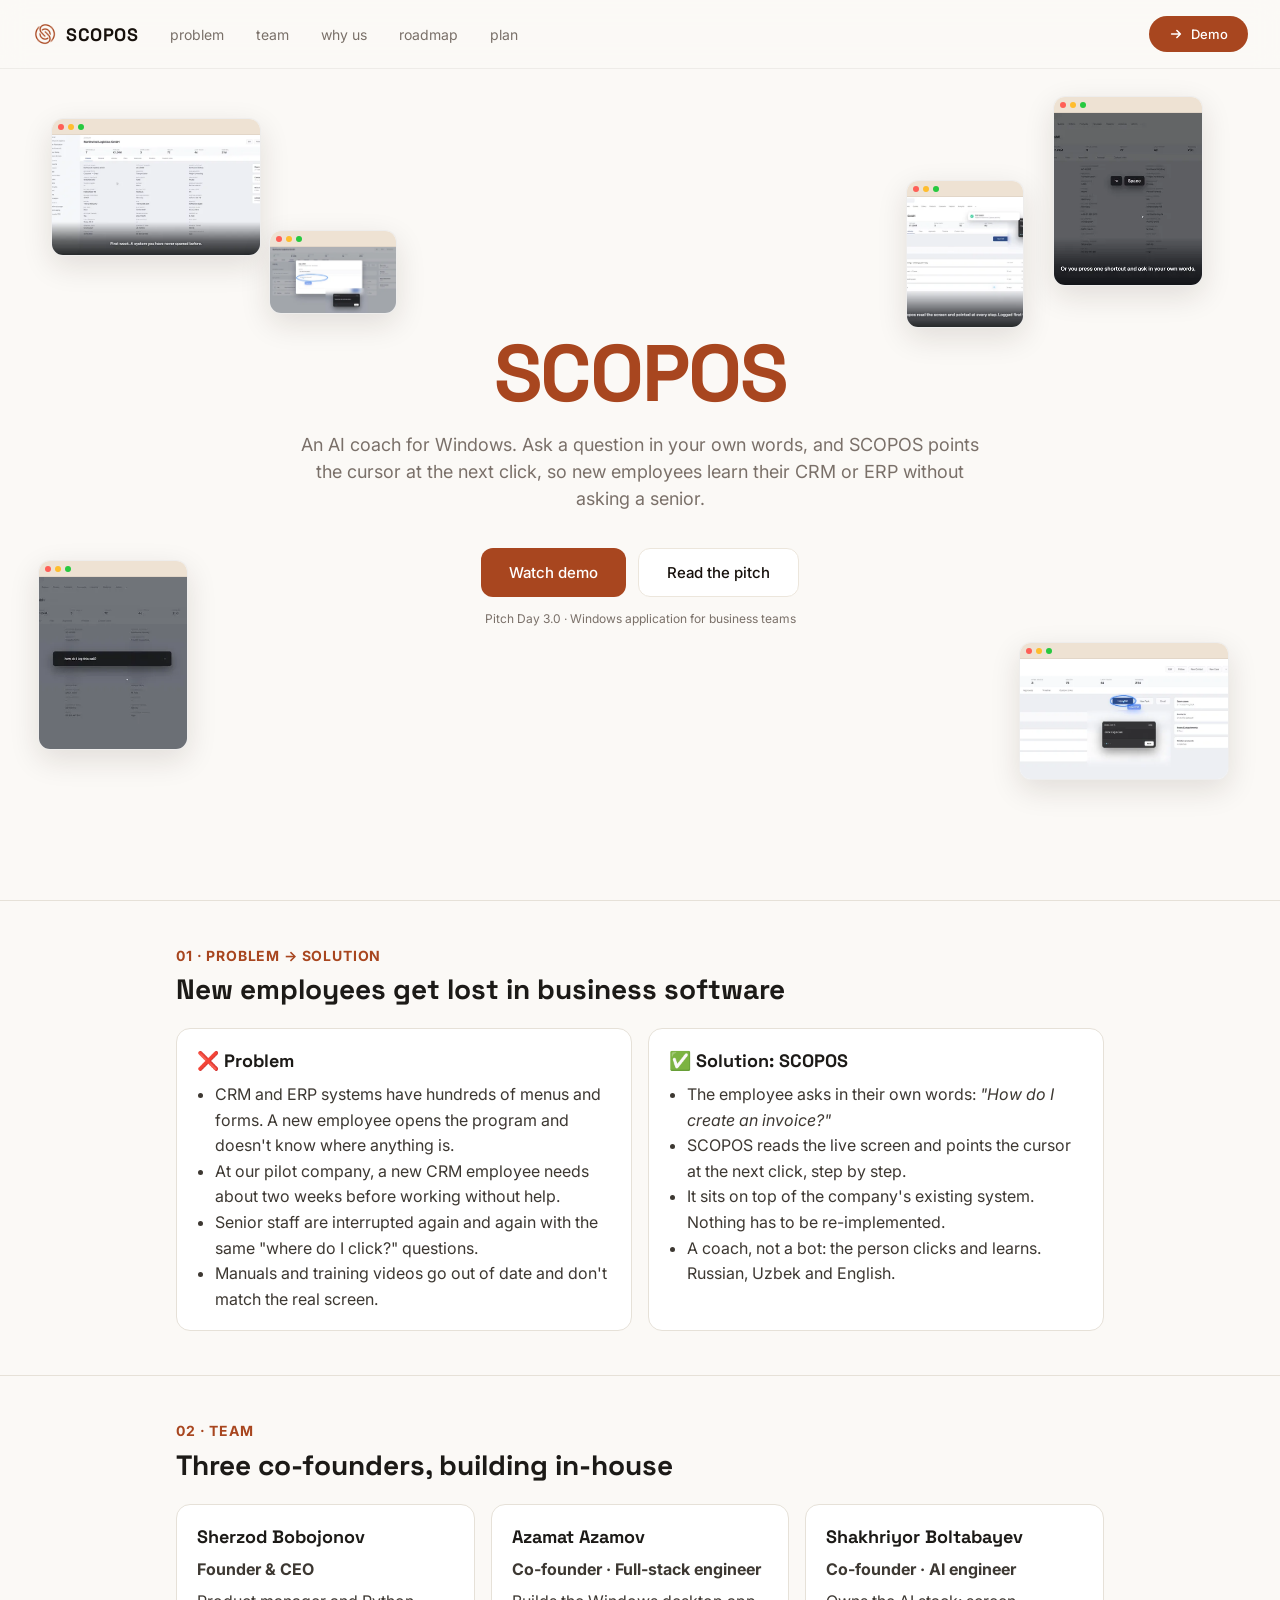
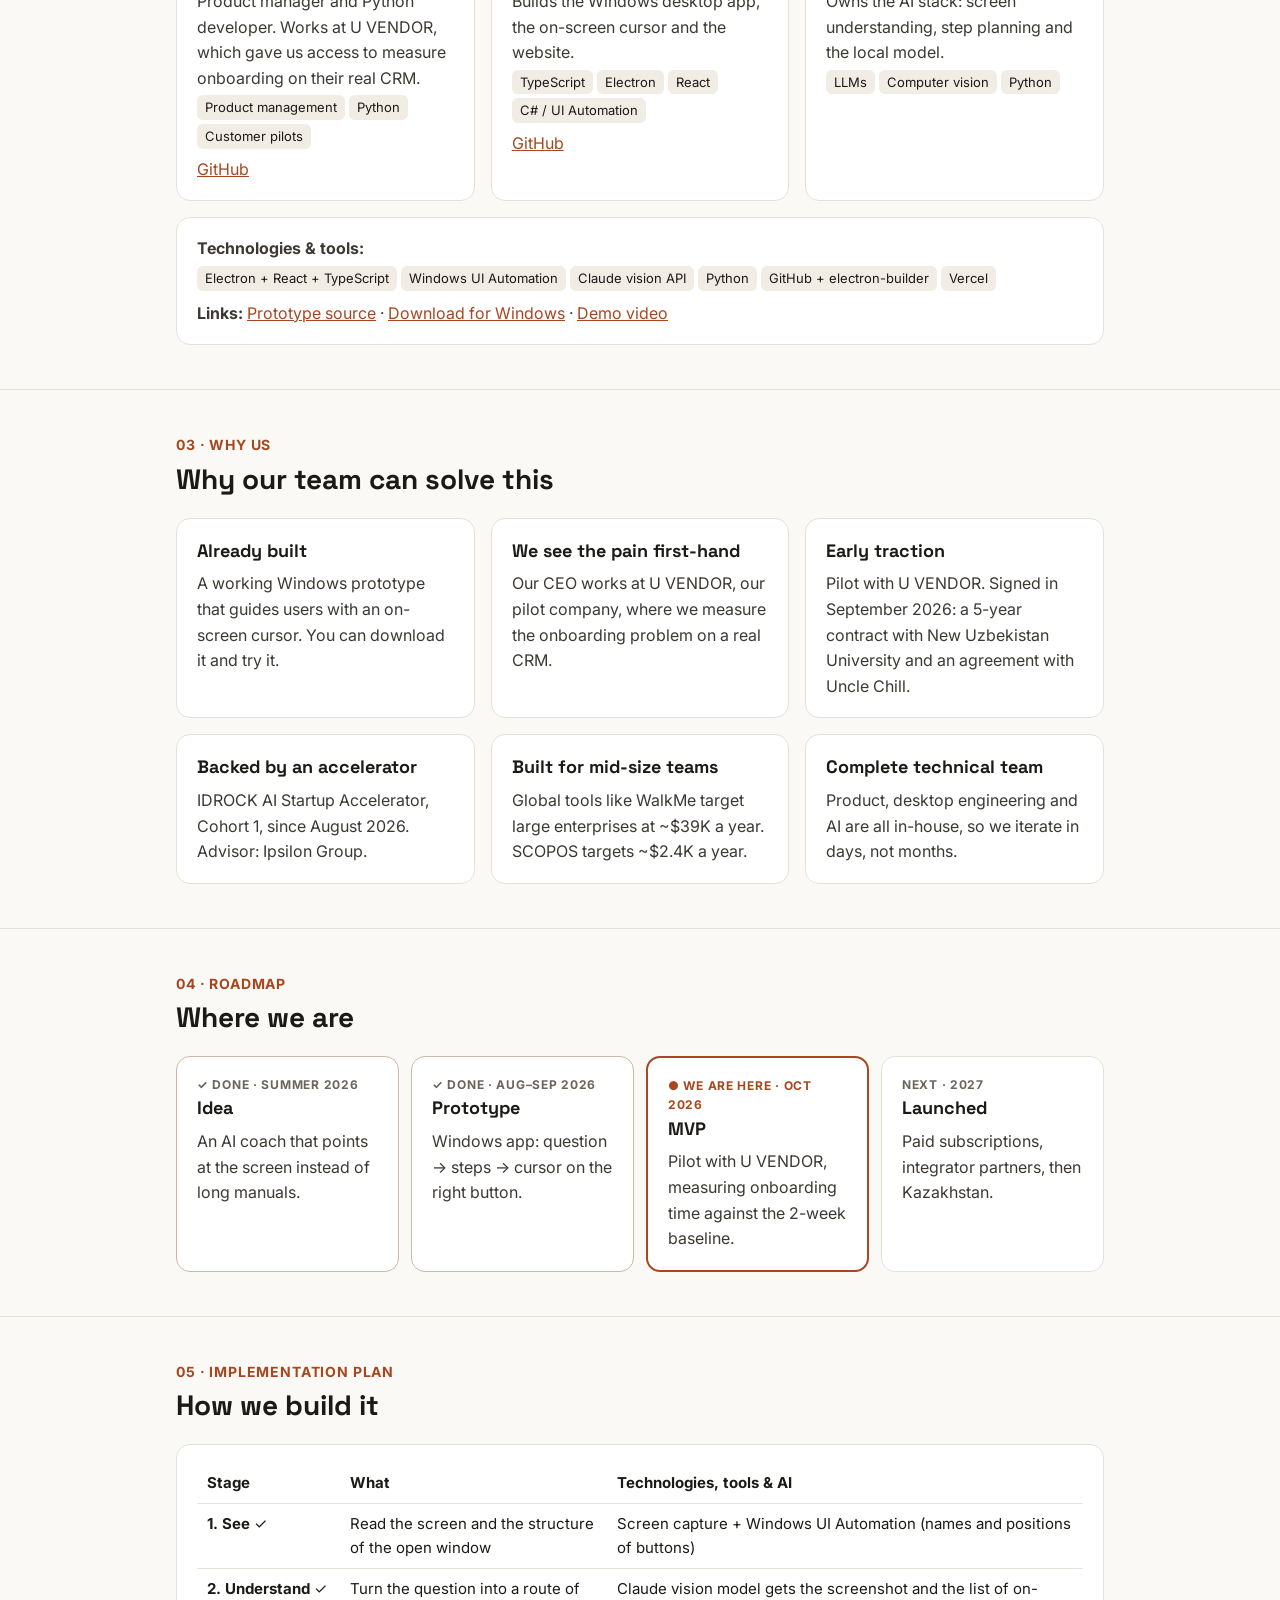
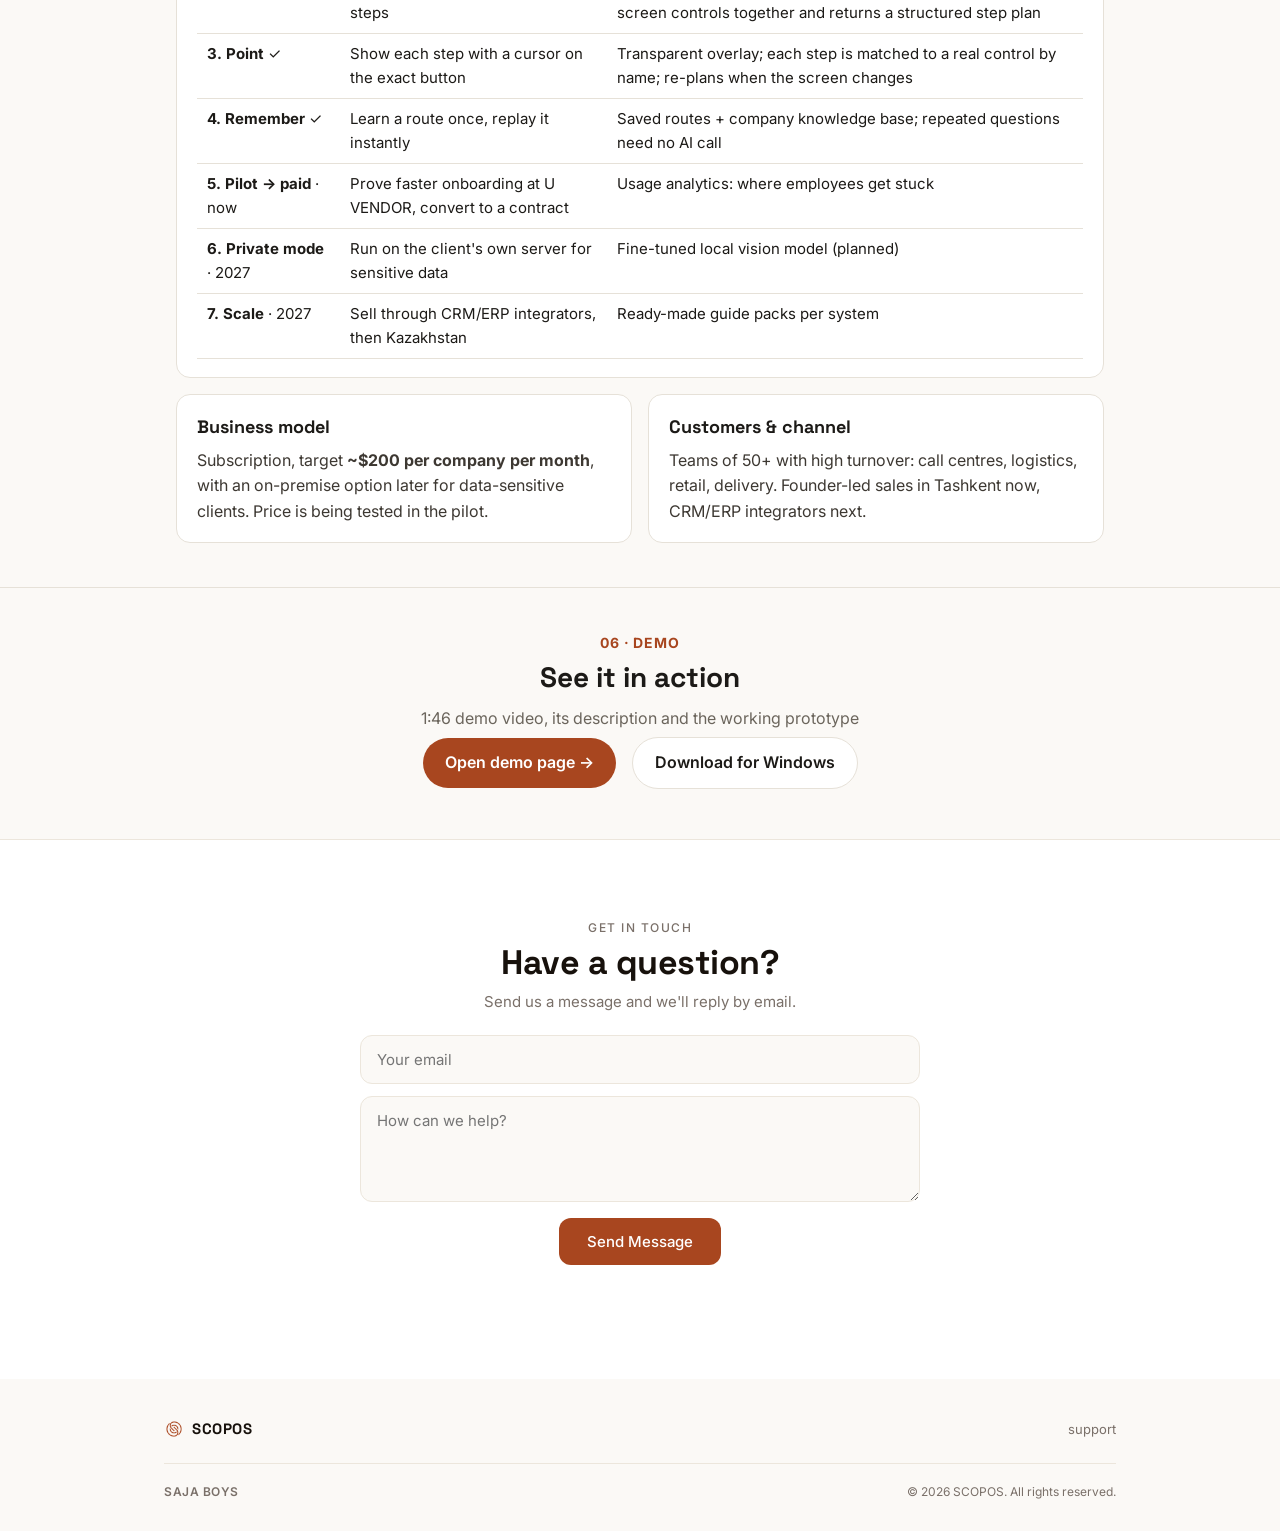
==== commit 8cca2e9e: "Fix secondary button style Co-Authored-By: Claude Opus 5.5 <noreply@anthropic.com>" ====
--- a/index.html
+++ b/index.html
@@ -718,7 +718,7 @@
 #pd{--fg:#1c1a17;--mut:#6b655c;--acc:#a8461f;--card:#fff;--line:#e6e1d8;color:var(--fg);font:16px/1.6 'Inter',-apple-system,sans-serif;text-align:left}
 #pd h2,#pd h3{font-family:'Space Grotesk',sans-serif}
 section[id]{scroll-margin-top:80px}
-#pd .ghost{background:var(--card);color:var(--fg);border:1px solid var(--line)}
+#pd .big.ghost{background:var(--card);color:var(--fg);border:1px solid var(--line)}
 #pd *{box-sizing:border-box}
 #pd a{color:var(--acc)}
 #pd .w{max-width:960px;margin:0 auto;padding:0 16px}
